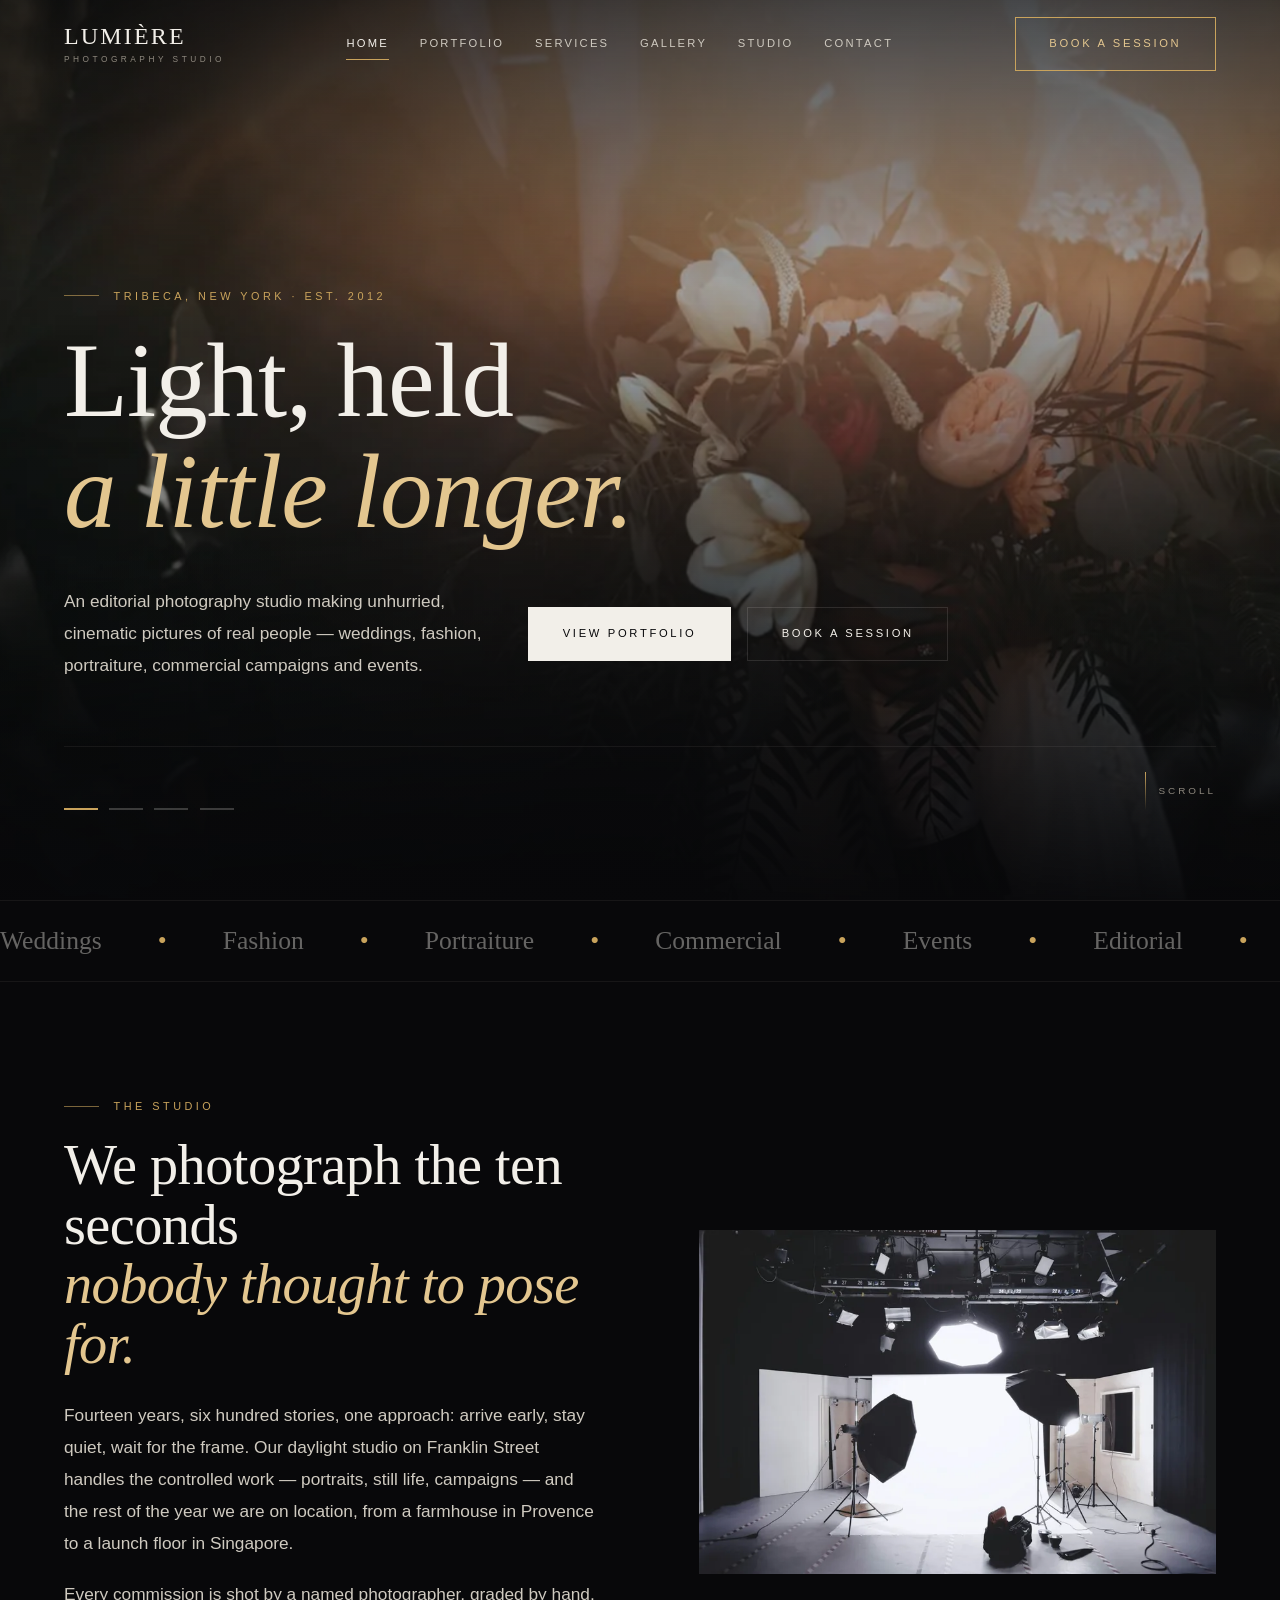
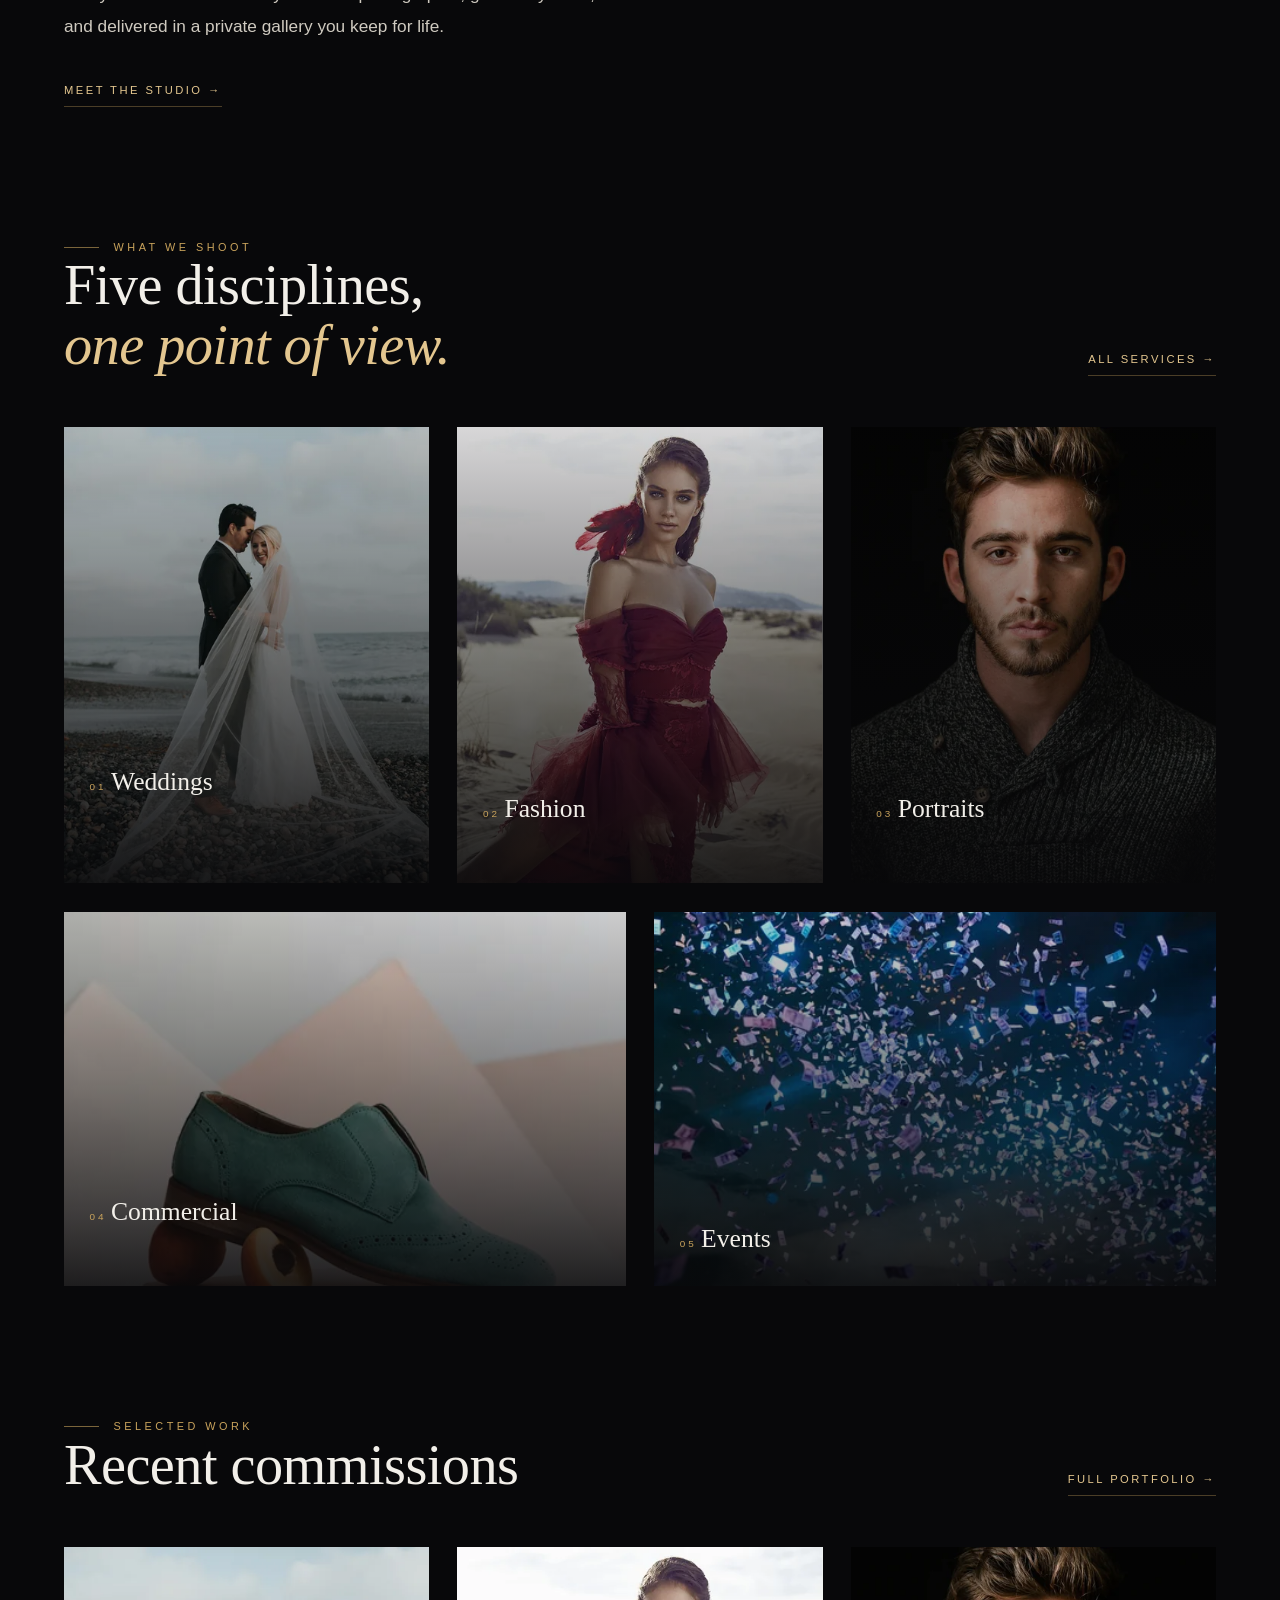
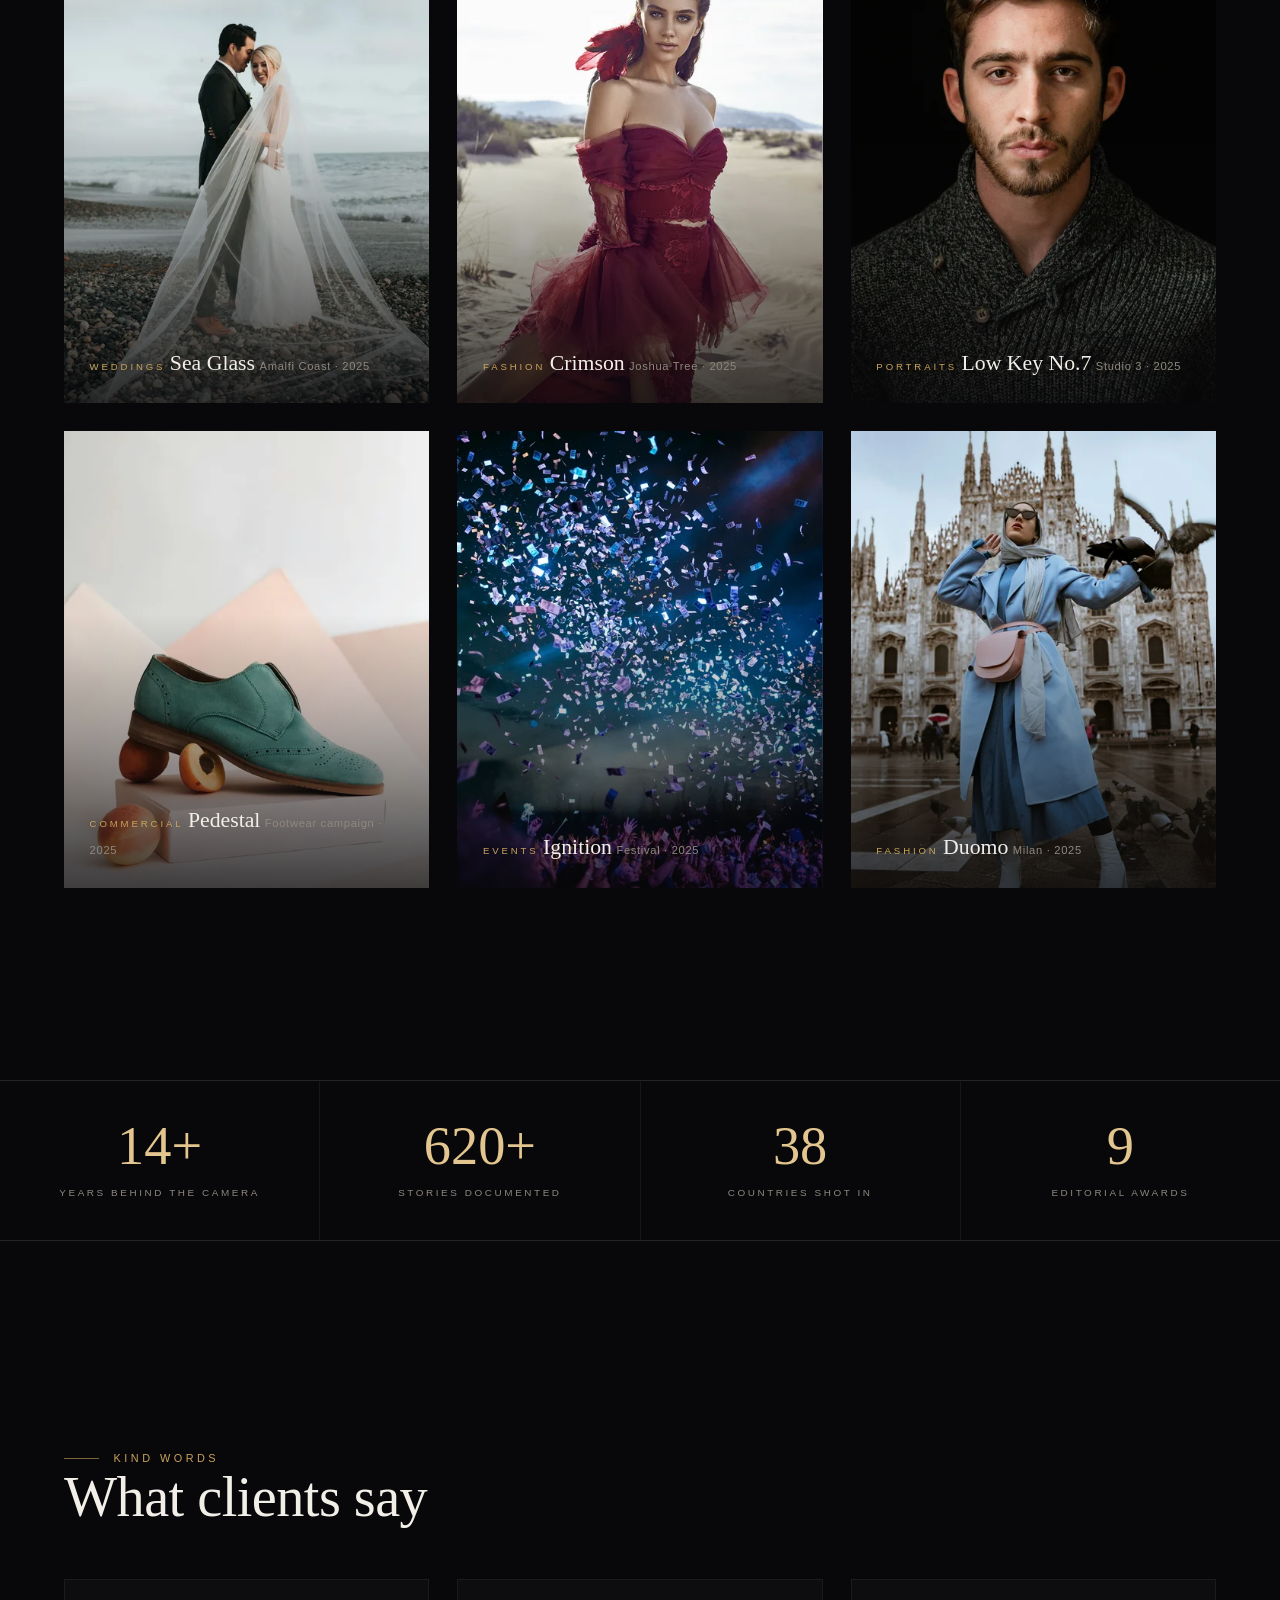
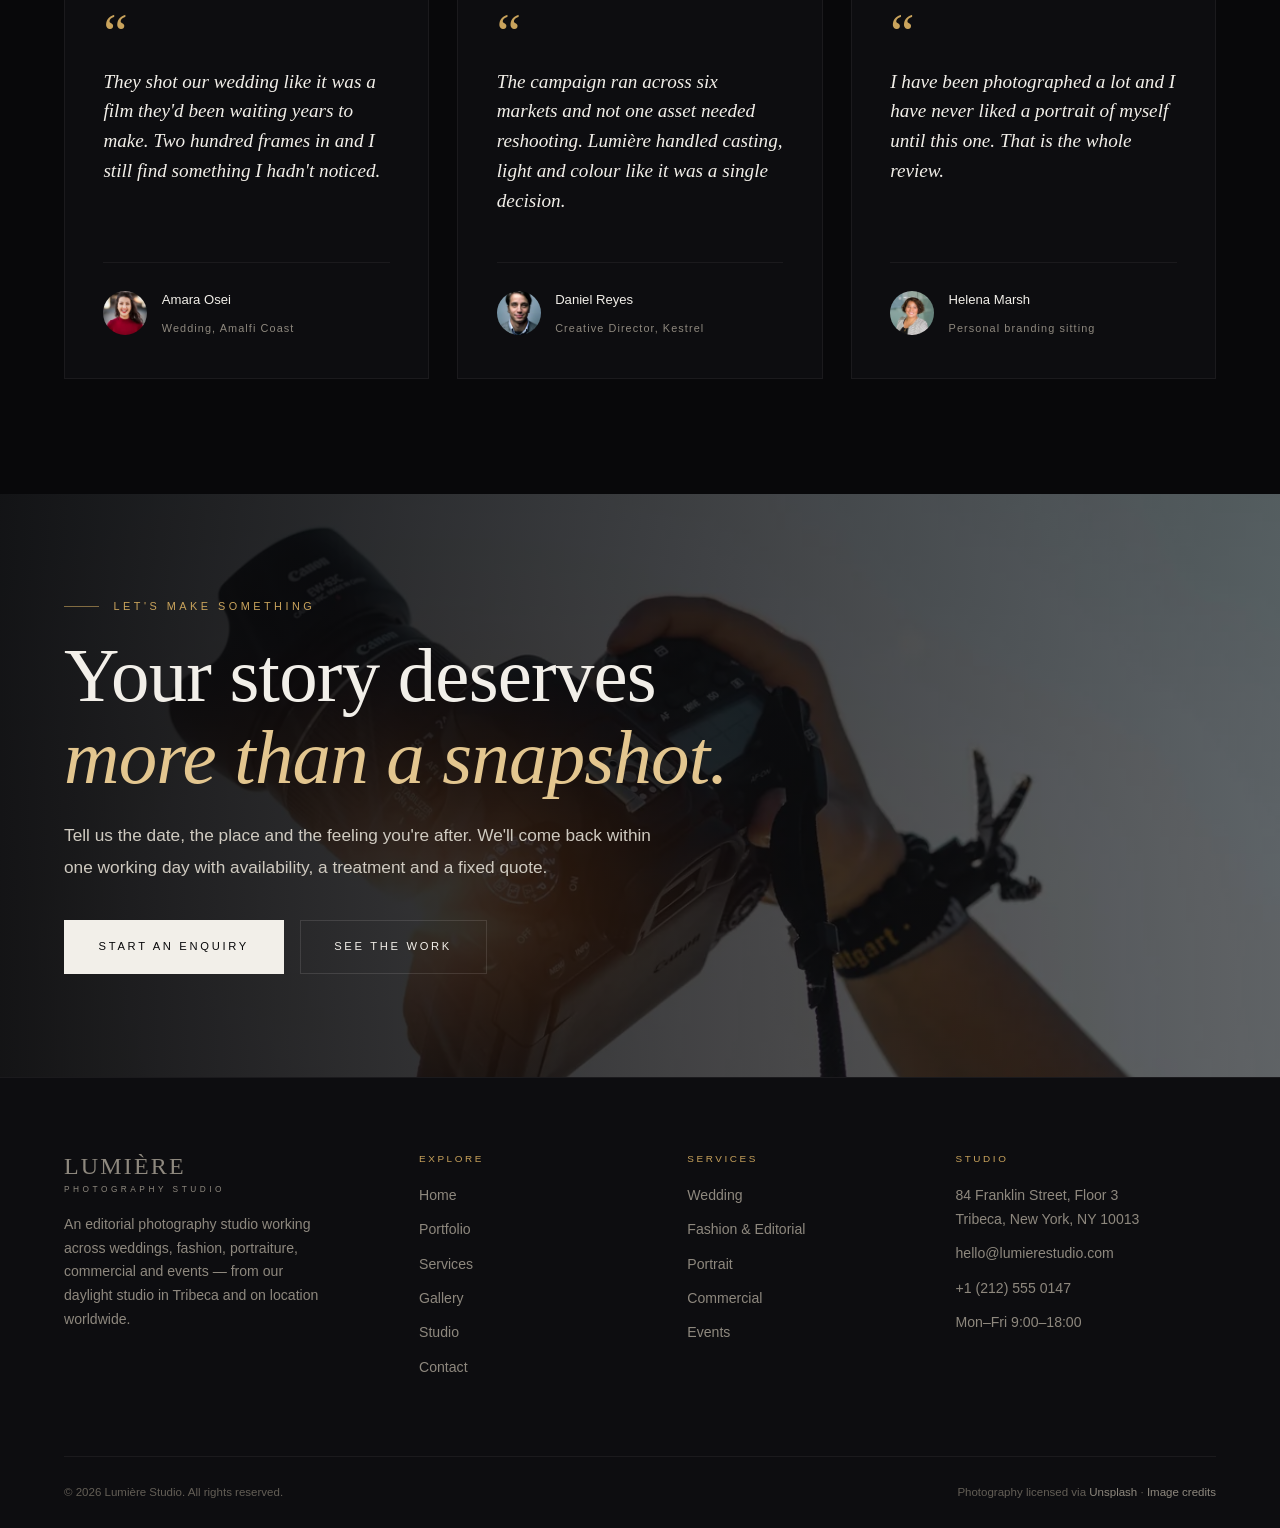
==== index.html @ e7585a03 "Initial commit — lumiere-studio" ====
<!DOCTYPE html>
<html lang="en">
<head>
<meta charset="utf-8">
<meta name="viewport" content="width=device-width, initial-scale=1">
<title>Lumière Studio — Editorial Photography, New York</title>
<meta name="description" content="Lumière Studio is an editorial photography studio in Tribeca shooting weddings, fashion, portraits, commercial campaigns and events worldwide.">
<meta name="theme-color" content="#08080a">
<meta property="og:title" content="Lumière Studio — Editorial Photography, New York">
<meta property="og:description" content="Lumière Studio is an editorial photography studio in Tribeca shooting weddings, fashion, portraits, commercial campaigns and events worldwide.">
<meta property="og:type" content="website">
<meta property="og:image" content="assets/images/hero/hero-golden-hour-vows-1400.webp">
<link rel="icon" href="assets/favicon.svg" type="image/svg+xml">
<link rel="preload" as="font" type="font/woff2" href="assets/fonts/CormorantGaramond-300-latin.woff2" crossorigin>
<link rel="preload" as="font" type="font/woff2" href="assets/fonts/Inter-300-latin.woff2" crossorigin>
<link rel="stylesheet" href="assets/css/main.css">
</head>
<body data-page="home">
<a class="skip" href="#main">Skip to content</a>
<header class="site-header">
  <div class="wrap site-header__in">
    <a class="brand" href="index.html" aria-label="Lumière Studio — home">
      <span class="brand__name">Lumière</span>
      <span class="brand__sub">Photography Studio</span>
    </a>
    <nav class="nav" aria-label="Primary"><a href="index.html" aria-current="page">Home</a><a href="portfolio.html">Portfolio</a><a href="services.html">Services</a><a href="gallery.html">Gallery</a><a href="about.html">Studio</a><a href="contact.html">Contact</a></nav>
    <a class="btn btn--gold header-cta" href="contact.html">Book a Session</a>
    <button class="burger" aria-label="Menu" aria-expanded="false" aria-controls="mobile-nav"><span></span></button>
  </div>
</header>
<nav class="mobile-nav" id="mobile-nav" aria-label="Mobile">
  <a href="index.html">Home</a><a href="portfolio.html">Portfolio</a><a href="services.html">Services</a><a href="gallery.html">Gallery</a><a href="about.html">Studio</a><a href="contact.html">Contact</a>
  <div class="meta">hello@lumierestudio.com · +1 (212) 555 0147</div>
</nav>
<main id="main">
<section class="hero">
  <div class="hero__bg"><div class="hero__slide is-active"><img src="assets/images/hero/hero-golden-hour-vows-1400.webp" srcset="assets/images/hero/hero-golden-hour-vows-900.webp 900w, assets/images/hero/hero-golden-hour-vows-1400.webp 1400w" sizes="100vw" width="1400" height="787" alt="Bride backlit by golden evening sun, holding a bouquet" loading="eager" fetchpriority="high" decoding="sync"></div><div class="hero__slide"><img src="assets/images/hero/hero-editorial-street-1400.webp" srcset="assets/images/hero/hero-editorial-street-900.webp 900w, assets/images/hero/hero-editorial-street-1400.webp 1400w" sizes="100vw" width="1400" height="787" alt="Fashion editorial: model in a burgundy coat with shopping bags" loading="lazy" decoding="async"></div><div class="hero__slide"><img src="assets/images/hero/hero-candlelit-toast-1400.webp" srcset="assets/images/hero/hero-candlelit-toast-900.webp 900w, assets/images/hero/hero-candlelit-toast-1400.webp 1400w" sizes="100vw" width="1400" height="787" alt="Guests raising glasses in a warm candlelit toast" loading="lazy" decoding="async"></div><div class="hero__slide"><img src="assets/images/hero/hero-cinema-lens-1400.webp" srcset="assets/images/hero/hero-cinema-lens-900.webp 900w, assets/images/hero/hero-cinema-lens-1400.webp 1400w" sizes="100vw" width="1400" height="788" alt="Cinema prime lens catching a rim of studio light" loading="lazy" decoding="async"></div></div>
  <div class="hero__scrim"></div>
  <div class="wrap hero__in">
    <p class="eyebrow">Tribeca, New York · Est. 2012</p>
    <h1 class="h-display hero__title">Light, held<br><span class="italic">a little longer.</span></h1>
    <div class="hero__meta">
      <p class="lead" style="max-width:44ch;margin:0">An editorial photography studio making unhurried, cinematic pictures of real people — weddings, fashion, portraiture, commercial campaigns and events.</p>
      <div style="display:flex;gap:1rem;flex-wrap:wrap">
        <a class="btn btn--solid" href="portfolio.html">View portfolio</a>
        <a class="btn" href="contact.html">Book a session</a>
      </div>
    </div>
    <div class="hero__foot">
      <div class="hero__dots"><button class="hero__dot is-active" aria-label="Show Weddings frame"></button><button class="hero__dot" aria-label="Show Fashion frame"></button><button class="hero__dot" aria-label="Show Events frame"></button><button class="hero__dot" aria-label="Show Commercial frame"></button></div>
      <div class="scroll-cue"><i></i> Scroll</div>
    </div>
  </div>
</section>

<div class="marquee" aria-hidden="true">
  <div class="marquee__t">
    <span>Weddings <i>&bull;</i> Fashion <i>&bull;</i> Portraiture <i>&bull;</i> Commercial <i>&bull;</i> Events <i>&bull;</i> Editorial <i>&bull;</i></span>
    <span>Weddings <i>&bull;</i> Fashion <i>&bull;</i> Portraiture <i>&bull;</i> Commercial <i>&bull;</i> Events <i>&bull;</i> Editorial <i>&bull;</i></span>
  </div>
</div>

<section class="section">
  <div class="wrap split split--wide">
    <div class="rv">
      <p class="eyebrow">The studio</p>
      <h2 class="h2">We photograph the ten seconds<br><span class="italic">nobody thought to pose for.</span></h2>
      <p class="lead" style="margin-top:1.6rem">Fourteen years, six hundred stories, one approach: arrive early, stay quiet, wait for the frame. Our daylight studio on Franklin Street handles the controlled work — portraits, still life, campaigns — and the rest of the year we are on location, from a farmhouse in Provence to a launch floor in Singapore.</p>
      <p class="lead">Every commission is shot by a named photographer, graded by hand, and delivered in a private gallery you keep for life.</p>
      <div style="margin-top:2rem"><a class="link-u" href="about.html">Meet the studio &rarr;</a></div>
    </div>
    <div class="rv"><div class="media zoom" style="background-image:url([data-uri])"><img src="assets/images/about/about-studio-floor-1200.webp" srcset="assets/images/about/about-studio-floor-520.webp 520w, assets/images/about/about-studio-floor-800.webp 800w, assets/images/about/about-studio-floor-1200.webp 1200w" sizes="(max-width:900px) 100vw, 55vw" width="1200" height="800" alt="The studio floor with softboxes and lighting stands set up" loading="lazy" decoding="async"></div></div>
  </div>
</section>

<section class="section" style="padding-top:0">
  <div class="wrap">
    <div class="section-head rv">
      <div>
        <p class="eyebrow">What we shoot</p>
        <h2 class="h2">Five disciplines,<br><span class="italic">one point of view.</span></h2>
      </div>
      <a class="link-u" href="services.html">All services &rarr;</a>
    </div>
    <div class="cat-grid">
      <a class="cat-card rv" href="portfolio.html#weddings">
  <div class="media zoom" style="background-image:url([data-uri])"><img src="assets/images/weddings/cover-weddings-1000.webp" srcset="assets/images/weddings/cover-weddings-480.webp 480w, assets/images/weddings/cover-weddings-700.webp 700w, assets/images/weddings/cover-weddings-1000.webp 1000w" sizes="(max-width:560px) 100vw, (max-width:900px) 50vw, 33vw" width="1000" height="1250" alt="Bride and groom on a pebble beach, veil trailing in the wind" loading="lazy" decoding="async"></div>
  <span class="cat-card__scrim"></span>
  <span class="cat-card__in">
    <span class="cat-card__n">01</span>
    <span class="cat-card__t">Weddings</span>
    <span class="cat-card__d">Ceremonies, elopements and the hours around them — documented, never directed.</span>
  </span>
</a><a class="cat-card rv" href="portfolio.html#fashion">
  <div class="media zoom" style="background-image:url([data-uri])"><img src="assets/images/fashion/cover-fashion-1000.webp" srcset="assets/images/fashion/cover-fashion-480.webp 480w, assets/images/fashion/cover-fashion-700.webp 700w, assets/images/fashion/cover-fashion-1000.webp 1000w" sizes="(max-width:560px) 100vw, (max-width:900px) 50vw, 33vw" width="1000" height="1250" alt="Model in a red tulle gown photographed in desert light" loading="lazy" decoding="async"></div>
  <span class="cat-card__scrim"></span>
  <span class="cat-card__in">
    <span class="cat-card__n">02</span>
    <span class="cat-card__t">Fashion</span>
    <span class="cat-card__d">Editorial and lookbook work for labels, agencies and magazines.</span>
  </span>
</a><a class="cat-card rv" href="portfolio.html#portraits">
  <div class="media zoom" style="background-image:url([data-uri])"><img src="assets/images/portraits/cover-portraits-1000.webp" srcset="assets/images/portraits/cover-portraits-480.webp 480w, assets/images/portraits/cover-portraits-700.webp 700w, assets/images/portraits/cover-portraits-1000.webp 1000w" sizes="(max-width:560px) 100vw, (max-width:900px) 50vw, 33vw" width="1000" height="1250" alt="Low-key studio portrait of a man against a black backdrop" loading="lazy" decoding="async"></div>
  <span class="cat-card__scrim"></span>
  <span class="cat-card__in">
    <span class="cat-card__n">03</span>
    <span class="cat-card__t">Portraits</span>
    <span class="cat-card__d">Studio and location portraiture with a single, honest point of view.</span>
  </span>
</a><a class="cat-card rv" href="portfolio.html#commercial">
  <div class="media zoom" style="background-image:url([data-uri])"><img src="assets/images/commercial/cover-commercial-1000.webp" srcset="assets/images/commercial/cover-commercial-480.webp 480w, assets/images/commercial/cover-commercial-700.webp 700w, assets/images/commercial/cover-commercial-1000.webp 1000w" sizes="(max-width:560px) 100vw, (max-width:900px) 50vw, 33vw" width="1000" height="1250" alt="Green leather brogue styled on a sculptural pedestal" loading="lazy" decoding="async"></div>
  <span class="cat-card__scrim"></span>
  <span class="cat-card__in">
    <span class="cat-card__n">04</span>
    <span class="cat-card__t">Commercial</span>
    <span class="cat-card__d">Product, still life and brand campaigns built for print and digital.</span>
  </span>
</a><a class="cat-card rv" href="portfolio.html#events">
  <div class="media zoom" style="background-image:url([data-uri])"><img src="assets/images/events/cover-events-700.webp" srcset="assets/images/events/cover-events-480.webp 480w, assets/images/events/cover-events-700.webp 700w" sizes="(max-width:560px) 100vw, (max-width:900px) 50vw, 33vw" width="700" height="875" alt="Confetti bursting over a crowd under stage lights" loading="lazy" decoding="async"></div>
  <span class="cat-card__scrim"></span>
  <span class="cat-card__in">
    <span class="cat-card__n">05</span>
    <span class="cat-card__t">Events</span>
    <span class="cat-card__d">Launches, conferences and celebrations covered end to end.</span>
  </span>
</a>
    </div>
  </div>
</section>

<section class="section" style="padding-top:0">
  <div class="wrap">
    <div class="section-head rv">
      <div>
        <p class="eyebrow">Selected work</p>
        <h2 class="h2">Recent commissions</h2>
      </div>
      <a class="link-u" href="portfolio.html">Full portfolio &rarr;</a>
    </div>
    <div class="grid g-3">
      <a class="work rv" href="#" data-cat="weddings" data-lightbox="assets/images/weddings/cover-weddings-1000.webp" data-alt="Bride and groom on a pebble beach, veil trailing in the wind" data-caption="Sea Glass — Weddings, Amalfi Coast 2025">
  <div class="media zoom" style="background-image:url([data-uri])"><img src="assets/images/weddings/cover-weddings-1000.webp" srcset="assets/images/weddings/cover-weddings-480.webp 480w, assets/images/weddings/cover-weddings-700.webp 700w, assets/images/weddings/cover-weddings-1000.webp 1000w" sizes="(max-width:560px) 100vw, (max-width:900px) 50vw, 33vw" width="1000" height="1250" alt="Bride and groom on a pebble beach, veil trailing in the wind" loading="lazy" decoding="async"></div>
  <span class="work__scrim"></span>
  <span class="work__cap">
    <span class="work__cat">Weddings</span>
    <span class="work__title">Sea Glass</span>
    <span class="work__meta">Amalfi Coast · 2025</span>
  </span>
</a><a class="work rv" href="#" data-cat="fashion" data-lightbox="assets/images/fashion/cover-fashion-1000.webp" data-alt="Model in a red tulle gown photographed in desert light" data-caption="Crimson — Fashion, Joshua Tree 2025">
  <div class="media zoom" style="background-image:url([data-uri])"><img src="assets/images/fashion/cover-fashion-1000.webp" srcset="assets/images/fashion/cover-fashion-480.webp 480w, assets/images/fashion/cover-fashion-700.webp 700w, assets/images/fashion/cover-fashion-1000.webp 1000w" sizes="(max-width:560px) 100vw, (max-width:900px) 50vw, 33vw" width="1000" height="1250" alt="Model in a red tulle gown photographed in desert light" loading="lazy" decoding="async"></div>
  <span class="work__scrim"></span>
  <span class="work__cap">
    <span class="work__cat">Fashion</span>
    <span class="work__title">Crimson</span>
    <span class="work__meta">Joshua Tree · 2025</span>
  </span>
</a><a class="work rv" href="#" data-cat="portraits" data-lightbox="assets/images/portraits/cover-portraits-1000.webp" data-alt="Low-key studio portrait of a man against a black backdrop" data-caption="Low Key No.7 — Portraits, Studio 3 2025">
  <div class="media zoom" style="background-image:url([data-uri])"><img src="assets/images/portraits/cover-portraits-1000.webp" srcset="assets/images/portraits/cover-portraits-480.webp 480w, assets/images/portraits/cover-portraits-700.webp 700w, assets/images/portraits/cover-portraits-1000.webp 1000w" sizes="(max-width:560px) 100vw, (max-width:900px) 50vw, 33vw" width="1000" height="1250" alt="Low-key studio portrait of a man against a black backdrop" loading="lazy" decoding="async"></div>
  <span class="work__scrim"></span>
  <span class="work__cap">
    <span class="work__cat">Portraits</span>
    <span class="work__title">Low Key No.7</span>
    <span class="work__meta">Studio 3 · 2025</span>
  </span>
</a><a class="work rv" href="#" data-cat="commercial" data-lightbox="assets/images/commercial/cover-commercial-1000.webp" data-alt="Green leather brogue styled on a sculptural pedestal" data-caption="Pedestal — Commercial, Footwear campaign 2025">
  <div class="media zoom" style="background-image:url([data-uri])"><img src="assets/images/commercial/cover-commercial-1000.webp" srcset="assets/images/commercial/cover-commercial-480.webp 480w, assets/images/commercial/cover-commercial-700.webp 700w, assets/images/commercial/cover-commercial-1000.webp 1000w" sizes="(max-width:560px) 100vw, (max-width:900px) 50vw, 33vw" width="1000" height="1250" alt="Green leather brogue styled on a sculptural pedestal" loading="lazy" decoding="async"></div>
  <span class="work__scrim"></span>
  <span class="work__cap">
    <span class="work__cat">Commercial</span>
    <span class="work__title">Pedestal</span>
    <span class="work__meta">Footwear campaign · 2025</span>
  </span>
</a><a class="work rv" href="#" data-cat="events" data-lightbox="assets/images/events/cover-events-700.webp" data-alt="Confetti bursting over a crowd under stage lights" data-caption="Ignition — Events, Festival 2025">
  <div class="media zoom" style="background-image:url([data-uri])"><img src="assets/images/events/cover-events-700.webp" srcset="assets/images/events/cover-events-480.webp 480w, assets/images/events/cover-events-700.webp 700w" sizes="(max-width:560px) 100vw, (max-width:900px) 50vw, 33vw" width="700" height="875" alt="Confetti bursting over a crowd under stage lights" loading="lazy" decoding="async"></div>
  <span class="work__scrim"></span>
  <span class="work__cap">
    <span class="work__cat">Events</span>
    <span class="work__title">Ignition</span>
    <span class="work__meta">Festival · 2025</span>
  </span>
</a><a class="work rv" href="#" data-cat="fashion" data-lightbox="assets/images/fashion/fashion-duomo-editorial-1000.webp" data-alt="Street-style editorial shot in front of a cathedral facade" data-caption="Duomo — Fashion, Milan 2025">
  <div class="media zoom" style="background-image:url([data-uri])"><img src="assets/images/fashion/fashion-duomo-editorial-1000.webp" srcset="assets/images/fashion/fashion-duomo-editorial-480.webp 480w, assets/images/fashion/fashion-duomo-editorial-700.webp 700w, assets/images/fashion/fashion-duomo-editorial-1000.webp 1000w" sizes="(max-width:560px) 100vw, (max-width:900px) 50vw, 33vw" width="1000" height="1250" alt="Street-style editorial shot in front of a cathedral facade" loading="lazy" decoding="async"></div>
  <span class="work__scrim"></span>
  <span class="work__cap">
    <span class="work__cat">Fashion</span>
    <span class="work__title">Duomo</span>
    <span class="work__meta">Milan · 2025</span>
  </span>
</a>
    </div>
  </div>
</section>

<section class="section--tight"><div class="stats"><div class="stat rv"><div class="stat__n"><span data-count="14" data-suffix="+">0</span></div><div class="stat__l">Years behind the camera</div></div><div class="stat rv"><div class="stat__n"><span data-count="620" data-suffix="+">0</span></div><div class="stat__l">Stories documented</div></div><div class="stat rv"><div class="stat__n"><span data-count="38" data-suffix="">0</span></div><div class="stat__l">Countries shot in</div></div><div class="stat rv"><div class="stat__n"><span data-count="9" data-suffix="">0</span></div><div class="stat__l">Editorial awards</div></div></div></section>

<section class="section">
  <div class="wrap">
    <div class="section-head rv">
      <div>
        <p class="eyebrow">Kind words</p>
        <h2 class="h2">What clients say</h2>
      </div>
    </div>
    <div class="grid g-3"><figure class="quote rv" style="margin:0">
  <div class="quote__mark">&ldquo;</div>
  <p>They shot our wedding like it was a film they'd been waiting years to make. Two hundred frames in and I still find something I hadn't noticed.</p>
  <figcaption class="quote__by">
    <img src="assets/images/about/avatar-client-02-200.webp" srcset="assets/images/about/avatar-client-02-200.webp 200w" sizes="88px" width="200" height="200" alt="Portrait of Amara Osei" loading="lazy" decoding="async">
    <span><span class="quote__n">Amara Osei</span><br><span class="quote__r">Wedding, Amalfi Coast</span></span>
  </figcaption>
</figure>
<figure class="quote rv" style="margin:0">
  <div class="quote__mark">&ldquo;</div>
  <p>The campaign ran across six markets and not one asset needed reshooting. Lumière handled casting, light and colour like it was a single decision.</p>
  <figcaption class="quote__by">
    <img src="assets/images/about/avatar-client-01-200.webp" srcset="assets/images/about/avatar-client-01-200.webp 200w" sizes="88px" width="200" height="200" alt="Portrait of Daniel Reyes" loading="lazy" decoding="async">
    <span><span class="quote__n">Daniel Reyes</span><br><span class="quote__r">Creative Director, Kestrel</span></span>
  </figcaption>
</figure>
<figure class="quote rv" style="margin:0">
  <div class="quote__mark">&ldquo;</div>
  <p>I have been photographed a lot and I have never liked a portrait of myself until this one. That is the whole review.</p>
  <figcaption class="quote__by">
    <img src="assets/images/about/avatar-client-03-200.webp" srcset="assets/images/about/avatar-client-03-200.webp 200w" sizes="88px" width="200" height="200" alt="Portrait of Helena Marsh" loading="lazy" decoding="async">
    <span><span class="quote__n">Helena Marsh</span><br><span class="quote__r">Personal branding sitting</span></span>
  </figcaption>
</figure></div>
  </div>
</section>

<section class="cta-band">
  <img src="assets/images/about/about-behind-the-scenes-1200.webp" srcset="assets/images/about/about-behind-the-scenes-520.webp 520w, assets/images/about/about-behind-the-scenes-800.webp 800w, assets/images/about/about-behind-the-scenes-1200.webp 1200w" sizes="100vw" width="1200" height="800" alt="Photographer lifting a camera into backlit sun" loading="lazy" decoding="async">
  <div class="cta-band__scrim"></div>
  <div class="wrap cta-band__in rv">
    <p class="eyebrow">Let's make something</p>
    <h2 class="h1">Your story deserves<br><span class="italic">more than a snapshot.</span></h2>
    <p class="lead" style="margin-top:1.4rem">Tell us the date, the place and the feeling you're after. We'll come back within one working day with availability, a treatment and a fixed quote.</p>
    <div style="display:flex;gap:1rem;flex-wrap:wrap;margin-top:2.2rem">
      <a class="btn btn--solid" href="contact.html">Start an enquiry</a>
      <a class="btn" href="portfolio.html">See the work</a>
    </div>
  </div>
</section>
</main>
<footer class="site-footer">
  <div class="wrap">
    <div class="footer-top">
      <div class="footer-col">
        <a class="brand" href="index.html" style="margin-bottom:1.2rem">
          <span class="brand__name">Lumière</span>
          <span class="brand__sub">Photography Studio</span>
        </a>
        <p class="muted" style="font-size:.88rem;max-width:34ch">An editorial photography studio working across weddings, fashion, portraiture, commercial and events — from our daylight studio in Tribeca and on location worldwide.</p>
      </div>
      <div class="footer-col">
        <h4>Explore</h4>
        <ul><li><a href="index.html">Home</a></li><li><a href="portfolio.html">Portfolio</a></li><li><a href="services.html">Services</a></li><li><a href="gallery.html">Gallery</a></li><li><a href="about.html">Studio</a></li><li><a href="contact.html">Contact</a></li></ul>
      </div>
      <div class="footer-col">
        <h4>Services</h4>
        <ul>
          <li><a href="services.html#wedding">Wedding</a></li>
          <li><a href="services.html#fashion">Fashion &amp; Editorial</a></li>
          <li><a href="services.html#portrait">Portrait</a></li>
          <li><a href="services.html#commercial">Commercial</a></li>
          <li><a href="services.html#event">Events</a></li>
        </ul>
      </div>
      <div class="footer-col">
        <h4>Studio</h4>
        <ul>
          <li>84 Franklin Street, Floor 3<br>Tribeca, New York, NY 10013</li>
          <li><a href="mailto:hello@lumierestudio.com">hello@lumierestudio.com</a></li>
          <li><a href="tel:+12125550147">+1 (212) 555 0147</a></li>
          <li>Mon–Fri 9:00–18:00</li>
        </ul>
      </div>
    </div>
    <div class="footer-bot">
      <span>© <span data-year>2026</span> Lumière Studio. All rights reserved.</span>
      <span>Photography licensed via <a href="https://unsplash.com/license" rel="noopener">Unsplash</a> · <a href="CREDITS.md">Image credits</a></span>
    </div>
  </div>
</footer>
<div class="lb" role="dialog" aria-modal="true" aria-label="Image viewer">
  <button class="lb__close" aria-label="Close viewer">&#10005;</button>
  <button class="lb__btn lb__prev" aria-label="Previous image">&#8592;</button>
  <img src="[data-uri]" alt="">
  <button class="lb__btn lb__next" aria-label="Next image">&#8594;</button>
  <div class="lb__cap"></div>
</div>
<script src="assets/js/main.js" defer></script>
</body>
</html>
---- assets/css/main.css ----
@import url("fonts.css");

/* ============================================================
   Lumière Studio — dark editorial design system
   ============================================================ */
:root{
  --ink:#08080a;
  --ink-1:#0d0d10;
  --ink-2:#131317;
  --ink-3:#1b1b20;
  --ivory:#f2efe9;
  --ivory-dim:#cfcac0;
  --muted:#8e887e;
  --gold:#c9a35c;
  --gold-soft:#e3c68f;
  --line:rgba(242,239,233,.12);
  --line-soft:rgba(242,239,233,.06);

  --serif:"Cormorant Garamond",Georgia,"Times New Roman",serif;
  --sans:"Inter",-apple-system,BlinkMacSystemFont,"Segoe UI",Helvetica,Arial,sans-serif;

  --pad:clamp(1.25rem,5vw,5rem);
  --maxw:1440px;
  --ease:cubic-bezier(.22,.61,.36,1);
}

*,*::before,*::after{box-sizing:border-box}
html{-webkit-text-size-adjust:100%;scroll-behavior:smooth}
@media (prefers-reduced-motion:reduce){html{scroll-behavior:auto}}
body{
  margin:0;background:var(--ink);color:var(--ivory);
  font-family:var(--sans);font-weight:300;font-size:16px;line-height:1.7;
  -webkit-font-smoothing:antialiased;overflow-x:hidden;
}
img{display:block;max-width:100%;height:auto}
a{color:inherit;text-decoration:none}
button{font:inherit;color:inherit;background:none;border:0;cursor:pointer}
::selection{background:var(--gold);color:#1a1408}

h1,h2,h3,h4{font-family:var(--serif);font-weight:300;line-height:1.06;margin:0;letter-spacing:-.01em}
.h-display{font-size:clamp(2.9rem,8.2vw,7.4rem)}
.h1{font-size:clamp(2.4rem,6vw,5rem)}
.h2{font-size:clamp(2rem,4.4vw,3.6rem)}
.h3{font-size:clamp(1.4rem,2.2vw,2rem)}
.italic{font-style:italic;color:var(--gold-soft)}

.eyebrow{
  font-family:var(--sans);font-size:.68rem;font-weight:500;letter-spacing:.32em;
  text-transform:uppercase;color:var(--gold);margin:0 0 1.25rem;display:flex;align-items:center;gap:.9rem;
}
.eyebrow::before{content:"";width:2.2rem;height:1px;background:var(--gold);opacity:.6;flex:none}
.eyebrow.center{justify-content:center}
.lead{font-size:clamp(1rem,1.35vw,1.15rem);color:var(--ivory-dim);max-width:56ch;line-height:1.85}
p{margin:0 0 1.1em}
.muted{color:var(--muted)}

.wrap{width:100%;max-width:var(--maxw);margin-inline:auto;padding-inline:var(--pad)}
.section{padding-block:clamp(4.5rem,9vw,9rem)}
.section--tight{padding-block:clamp(3rem,6vw,6rem)}
.rule{height:1px;background:var(--line-soft);border:0;margin:0}

/* ---------- buttons ---------- */
.btn{
  display:inline-flex;align-items:center;gap:.75rem;padding:1.05rem 2.1rem;
  font-size:.7rem;letter-spacing:.24em;text-transform:uppercase;font-weight:500;
  border:1px solid var(--line);color:var(--ivory);background:transparent;
  transition:background .45s var(--ease),color .45s var(--ease),border-color .45s var(--ease);
}
.btn:hover{background:var(--ivory);color:var(--ink);border-color:var(--ivory)}
.btn--gold{border-color:var(--gold);color:var(--gold-soft)}
.btn--gold:hover{background:var(--gold);color:#1a1408;border-color:var(--gold)}
.btn--solid{background:var(--ivory);color:var(--ink);border-color:var(--ivory)}
.btn--solid:hover{background:var(--gold);border-color:var(--gold);color:#1a1408}
.link-u{
  display:inline-flex;align-items:center;gap:.6rem;font-size:.7rem;letter-spacing:.22em;
  text-transform:uppercase;color:var(--gold-soft);padding-bottom:.35rem;
  border-bottom:1px solid rgba(201,163,92,.35);transition:.4s var(--ease);
}
.link-u:hover{color:var(--ivory);border-color:var(--ivory);gap:1rem}

/* ---------- media primitive ---------- */
.media{
  position:relative;overflow:hidden;background-color:var(--ink-2);
  background-size:cover;background-position:center;
}
.media>img{
  width:100%;height:100%;object-fit:cover;display:block;
  opacity:0;transition:opacity .9s var(--ease),transform 1.3s var(--ease);
}
.media>img.is-loaded{opacity:1}
.media.zoom>img{transform:scale(1.001)}
.media.zoom:hover>img{transform:scale(1.06)}
.ar-16x9{aspect-ratio:16/9}
.ar-3x2{aspect-ratio:3/2}
.ar-4x5{aspect-ratio:4/5}
.ar-1x1{aspect-ratio:1/1}
.ar-21x9{aspect-ratio:21/9}

/* ---------- header ---------- */
.site-header{
  position:fixed;inset:0 0 auto 0;z-index:120;
  transition:background .5s var(--ease),backdrop-filter .5s var(--ease),border-color .5s var(--ease);
  border-bottom:1px solid transparent;
}
.site-header.is-stuck{background:rgba(8,8,10,.86);backdrop-filter:blur(14px);border-bottom-color:var(--line-soft)}
.site-header__in{display:flex;align-items:center;justify-content:space-between;gap:2rem;height:clamp(66px,7vw,88px)}
.brand{display:flex;flex-direction:column;line-height:1;flex:none}
.brand__name{font-family:var(--serif);font-size:1.5rem;letter-spacing:.09em;text-transform:uppercase}
.brand__sub{font-size:.52rem;letter-spacing:.42em;text-transform:uppercase;color:var(--muted);margin-top:.42rem}
.nav{display:flex;align-items:center;gap:clamp(1.2rem,2.4vw,2.4rem)}
.nav a{
  font-size:.7rem;letter-spacing:.2em;text-transform:uppercase;color:var(--ivory-dim);
  position:relative;padding-block:.4rem;transition:color .35s var(--ease);
}
.nav a::after{
  content:"";position:absolute;left:0;bottom:0;width:100%;height:1px;background:var(--gold);
  transform:scaleX(0);transform-origin:right;transition:transform .45s var(--ease);
}
.nav a:hover{color:var(--ivory)}
.nav a:hover::after,.nav a[aria-current="page"]::after{transform:scaleX(1);transform-origin:left}
.nav a[aria-current="page"]{color:var(--ivory)}
.header-cta{display:inline-flex}
.burger{display:none;width:44px;height:44px;align-items:center;justify-content:center;flex:none}
.burger span{display:block;width:22px;height:1px;background:var(--ivory);position:relative;transition:.35s var(--ease)}
.burger span::before,.burger span::after{content:"";position:absolute;left:0;width:22px;height:1px;background:var(--ivory);transition:.35s var(--ease)}
.burger span::before{top:-7px}.burger span::after{top:7px}
body.menu-open .burger span{background:transparent}
body.menu-open .burger span::before{top:0;transform:rotate(45deg)}
body.menu-open .burger span::after{top:0;transform:rotate(-45deg)}

.mobile-nav{
  position:fixed;inset:0;z-index:110;background:rgba(8,8,10,.98);backdrop-filter:blur(8px);
  display:flex;flex-direction:column;justify-content:center;padding:6rem var(--pad) 3rem;
  opacity:0;visibility:hidden;transition:opacity .45s var(--ease),visibility .45s;
}
body.menu-open .mobile-nav{opacity:1;visibility:visible}
.mobile-nav a{font-family:var(--serif);font-size:clamp(2rem,9vw,3rem);padding:.35rem 0;color:var(--ivory)}
.mobile-nav a+a{border-top:1px solid var(--line-soft)}
.mobile-nav .meta{margin-top:2.5rem;font-size:.72rem;letter-spacing:.14em;color:var(--muted);text-transform:uppercase}

@media (max-width:1000px){
  .nav,.header-cta{display:none}
  .burger{display:flex}
}

/* ---------- hero ---------- */
.hero{position:relative;min-height:100svh;display:flex;align-items:flex-end;overflow:hidden;background:var(--ink)}
.hero__bg{position:absolute;inset:0}
.hero__slide{
  position:absolute;inset:0;opacity:0;transition:opacity 1.6s var(--ease);
}
.hero__slide.is-active{opacity:1}
.hero__slide img{width:100%;height:100%;object-fit:cover;animation:kb 14s linear both}
.hero__slide.is-active img{animation:kb 14s linear both}
@keyframes kb{from{transform:scale(1.02)}to{transform:scale(1.11)}}
@media (prefers-reduced-motion:reduce){.hero__slide img{animation:none}}
.hero__scrim{
  position:absolute;inset:0;
  background:
    linear-gradient(180deg,rgba(8,8,10,.72) 0%,rgba(8,8,10,.18) 32%,rgba(8,8,10,.55) 72%,rgba(8,8,10,.96) 100%),
    radial-gradient(120% 80% at 50% 100%,rgba(8,8,10,.7),transparent 60%);
}
.hero__in{position:relative;z-index:2;width:100%;padding-bottom:clamp(3rem,7vw,6rem);padding-top:8rem}
.hero__title{max-width:16ch}
.hero__meta{display:flex;flex-wrap:wrap;gap:1.6rem 2.6rem;align-items:center;margin-top:2.4rem}
.hero__foot{
  display:flex;flex-wrap:wrap;justify-content:space-between;align-items:flex-end;gap:2rem;
  margin-top:clamp(2.5rem,5vw,4rem);padding-top:1.6rem;border-top:1px solid var(--line-soft);
}
.hero__dots{display:flex;gap:.7rem}
.hero__dot{width:34px;height:2px;background:rgba(242,239,233,.22);transition:background .4s var(--ease)}
.hero__dot.is-active{background:var(--gold)}
.scroll-cue{display:flex;align-items:center;gap:.8rem;font-size:.62rem;letter-spacing:.3em;text-transform:uppercase;color:var(--muted)}
.scroll-cue i{display:block;width:1px;height:38px;background:linear-gradient(var(--gold),transparent);animation:cue 2.4s var(--ease) infinite}
@keyframes cue{0%{transform:scaleY(.2);transform-origin:top}50%{transform:scaleY(1);transform-origin:top}51%{transform-origin:bottom}100%{transform:scaleY(.2);transform-origin:bottom}}

/* ---------- page hero (inner pages) ---------- */
.page-hero{position:relative;min-height:clamp(46vh,58vw,72vh);display:flex;align-items:flex-end;overflow:hidden}
.page-hero img{position:absolute;inset:0;width:100%;height:100%;object-fit:cover}
.page-hero__scrim{position:absolute;inset:0;background:linear-gradient(180deg,rgba(8,8,10,.86),rgba(8,8,10,.38) 45%,rgba(8,8,10,.94))}
.page-hero__in{position:relative;z-index:2;width:100%;padding-block:clamp(2.5rem,5vw,4.5rem) clamp(2.5rem,5vw,4.5rem);padding-top:9rem}
.crumbs{font-size:.64rem;letter-spacing:.26em;text-transform:uppercase;color:var(--muted);margin-bottom:1.4rem}
.crumbs a:hover{color:var(--gold-soft)}

/* ---------- generic grids ---------- */
.grid{display:grid;gap:clamp(1rem,2.2vw,2rem)}
.g-2{grid-template-columns:repeat(2,1fr)}
.g-3{grid-template-columns:repeat(3,1fr)}
.g-4{grid-template-columns:repeat(4,1fr)}
.split{display:grid;grid-template-columns:1fr 1fr;gap:clamp(2rem,5vw,5rem);align-items:center}
.split--wide{grid-template-columns:1.05fr .95fr}
@media (max-width:900px){.g-3,.g-4{grid-template-columns:repeat(2,1fr)}.split,.split--wide{grid-template-columns:1fr}}
@media (max-width:560px){.g-2,.g-3,.g-4{grid-template-columns:1fr}}

.section-head{display:flex;justify-content:space-between;align-items:flex-end;gap:2rem;flex-wrap:wrap;margin-bottom:clamp(2.2rem,4vw,3.6rem)}
.section-head p{margin:1rem 0 0}

/* ---------- work cards ---------- */
.work{position:relative;display:block;overflow:hidden}
.work .media{aspect-ratio:4/5}
.work__scrim{position:absolute;inset:0;background:linear-gradient(180deg,transparent 40%,rgba(8,8,10,.86));opacity:.9;transition:opacity .5s var(--ease)}
.work:hover .work__scrim{opacity:1}
.work__cap{position:absolute;left:0;right:0;bottom:0;padding:clamp(1.1rem,2vw,1.8rem);z-index:2}
.work__cat{font-size:.6rem;letter-spacing:.3em;text-transform:uppercase;color:var(--gold);margin-bottom:.5rem}
.work__title{font-family:var(--serif);font-size:clamp(1.15rem,1.7vw,1.6rem);line-height:1.15}
.work__meta{font-size:.7rem;color:var(--muted);margin-top:.35rem;letter-spacing:.06em}
.work--tall .media{aspect-ratio:3/4}
.work--wide .media{aspect-ratio:3/2}

/* ---------- category strip ---------- */
.cat-card{position:relative;overflow:hidden;display:block}
.cat-card .media{aspect-ratio:4/5}
.cat-card__scrim{position:absolute;inset:0;background:linear-gradient(180deg,rgba(8,8,10,.15),rgba(8,8,10,.9));transition:.5s var(--ease)}
.cat-card:hover .cat-card__scrim{background:linear-gradient(180deg,rgba(8,8,10,.3),rgba(8,8,10,.95))}
.cat-card__in{position:absolute;inset:auto 0 0 0;padding:clamp(1.2rem,2vw,2rem);z-index:2}
.cat-card__n{font-size:.62rem;letter-spacing:.3em;color:var(--gold);margin-bottom:.6rem}
.cat-card__t{font-family:var(--serif);font-size:clamp(1.3rem,2vw,1.9rem)}
.cat-card__d{font-size:.82rem;color:var(--ivory-dim);margin-top:.5rem;max-height:0;overflow:hidden;opacity:0;transition:.55s var(--ease)}
.cat-card:hover .cat-card__d{max-height:6rem;opacity:1;margin-top:.7rem}

.cat-grid{display:grid;grid-template-columns:repeat(6,1fr);gap:clamp(1rem,2.2vw,2rem)}
.cat-grid>*:nth-child(-n+3){grid-column:span 2}
.cat-grid>*:nth-child(n+4){grid-column:span 3}
.cat-grid>*:nth-child(n+4) .media{aspect-ratio:3/2}
@media (max-width:900px){
  .cat-grid{grid-template-columns:repeat(2,1fr)}
  .cat-grid>*:nth-child(-n+3),.cat-grid>*:nth-child(n+4){grid-column:span 1}
  .cat-grid>*:nth-child(n+4) .media{aspect-ratio:4/5}
}
@media (max-width:560px){.cat-grid{grid-template-columns:1fr}}

/* ---------- service rows ---------- */
.svc{display:grid;grid-template-columns:1fr 1fr;gap:clamp(1.6rem,4vw,4.5rem);align-items:center;padding-block:clamp(2.4rem,5vw,4.5rem);border-top:1px solid var(--line-soft)}
.svc:last-child{border-bottom:1px solid var(--line-soft)}
.svc--flip .svc__media{order:2}
.svc__media .media{aspect-ratio:3/2}
.svc__n{font-family:var(--serif);font-size:clamp(2.2rem,4vw,3.4rem);color:rgba(242,239,233,.14);line-height:1}
.svc__list{list-style:none;padding:0;margin:1.4rem 0 1.8rem;display:grid;gap:.55rem}
.svc__list li{font-size:.88rem;color:var(--ivory-dim);padding-left:1.5rem;position:relative}
.svc__list li::before{content:"";position:absolute;left:0;top:.68em;width:.6rem;height:1px;background:var(--gold)}
.svc__price{font-size:.72rem;letter-spacing:.2em;text-transform:uppercase;color:var(--muted);margin-bottom:1.6rem}
.svc__price b{color:var(--gold-soft);font-weight:500}
@media (max-width:900px){.svc{grid-template-columns:1fr}.svc--flip .svc__media{order:0}}

/* ---------- stats ---------- */
.stats{display:grid;grid-template-columns:repeat(4,1fr);gap:1px;background:var(--line-soft);border-block:1px solid var(--line-soft)}
.stat{background:var(--ink);padding:clamp(1.6rem,3vw,2.6rem) clamp(1rem,2vw,1.6rem);text-align:center}
.stat__n{font-family:var(--serif);font-size:clamp(2.2rem,4.4vw,3.4rem);color:var(--gold-soft);line-height:1}
.stat__l{font-size:.62rem;letter-spacing:.26em;text-transform:uppercase;color:var(--muted);margin-top:.7rem}
@media (max-width:700px){.stats{grid-template-columns:repeat(2,1fr)}}

/* ---------- masonry gallery ---------- */
.masonry{column-count:4;column-gap:clamp(.7rem,1.4vw,1.15rem)}
.masonry .m-item{break-inside:avoid;margin-bottom:clamp(.7rem,1.4vw,1.15rem);position:relative;display:block;overflow:hidden;width:100%}
@media (max-width:1200px){.masonry{column-count:3}}
@media (max-width:800px){.masonry{column-count:2}}
@media (max-width:460px){.masonry{column-count:1}}
.m-item__badge{
  position:absolute;left:0;bottom:0;right:0;padding:1.1rem;z-index:2;
  background:linear-gradient(transparent,rgba(8,8,10,.9));
  font-size:.62rem;letter-spacing:.24em;text-transform:uppercase;color:var(--ivory-dim);
  opacity:0;transform:translateY(8px);transition:.45s var(--ease);
}
.m-item:hover .m-item__badge{opacity:1;transform:none}
.filters{display:flex;flex-wrap:wrap;gap:.5rem;margin-bottom:clamp(1.8rem,3vw,2.6rem)}
.filters button{
  padding:.62rem 1.25rem;border:1px solid var(--line);font-size:.64rem;letter-spacing:.22em;
  text-transform:uppercase;color:var(--ivory-dim);transition:.4s var(--ease);
}
.filters button:hover{border-color:var(--ivory-dim);color:var(--ivory)}
.filters button.is-active{background:var(--gold);border-color:var(--gold);color:#1a1408}

/* ---------- lightbox ---------- */
.lb{position:fixed;inset:0;z-index:200;background:rgba(5,5,6,.97);display:none;align-items:center;justify-content:center;padding:clamp(1rem,4vw,3.5rem)}
.lb.is-open{display:flex}
.lb img{max-width:min(100%,1400px);max-height:82vh;object-fit:contain;width:auto;height:auto}
.lb__cap{position:absolute;left:0;right:0;bottom:clamp(1rem,3vw,2rem);text-align:center;font-size:.72rem;letter-spacing:.18em;text-transform:uppercase;color:var(--muted);padding-inline:2rem}
.lb__btn{position:absolute;top:50%;transform:translateY(-50%);width:56px;height:56px;border:1px solid var(--line);display:grid;place-items:center;color:var(--ivory);transition:.35s var(--ease)}
.lb__btn:hover{background:var(--ivory);color:var(--ink)}
.lb__prev{left:clamp(.6rem,2vw,2rem)}.lb__next{right:clamp(.6rem,2vw,2rem)}
.lb__close{position:absolute;top:clamp(.8rem,2vw,1.8rem);right:clamp(.8rem,2vw,1.8rem);width:48px;height:48px;border:1px solid var(--line);display:grid;place-items:center;transition:.35s var(--ease)}
.lb__close:hover{background:var(--ivory);color:var(--ink)}

/* ---------- testimonials ---------- */
.quote{border:1px solid var(--line-soft);padding:clamp(1.6rem,3vw,2.6rem);background:var(--ink-1);display:flex;flex-direction:column;height:100%}
.quote__mark{font-family:var(--serif);font-size:3.4rem;color:var(--gold);line-height:.6;margin-bottom:1rem}
.quote p{font-family:var(--serif);font-size:clamp(1.05rem,1.5vw,1.3rem);line-height:1.55;color:var(--ivory);font-style:italic;flex:1}
.quote__by{display:flex;align-items:center;gap:.9rem;margin-top:1.6rem;padding-top:1.4rem;border-top:1px solid var(--line-soft)}
.quote__by img{width:44px;height:44px;border-radius:50%;object-fit:cover;flex:none}
.quote__n{font-size:.82rem;color:var(--ivory)}
.quote__r{font-size:.68rem;color:var(--muted);letter-spacing:.1em}

/* ---------- team ---------- */
.member .media{aspect-ratio:1/1;margin-bottom:1.1rem}
.member__n{font-family:var(--serif);font-size:1.35rem}
.member__r{font-size:.64rem;letter-spacing:.24em;text-transform:uppercase;color:var(--gold);margin-top:.4rem}
.member__b{font-size:.85rem;color:var(--muted);margin-top:.7rem}

/* ---------- process ---------- */
.steps{display:grid;grid-template-columns:repeat(4,1fr);gap:1px;background:var(--line-soft)}
.step{background:var(--ink);padding:clamp(1.6rem,2.6vw,2.4rem)}
.step__n{font-family:var(--serif);font-size:2.6rem;color:var(--gold);line-height:1;margin-bottom:1rem}
.step h3{font-size:1.2rem;margin-bottom:.6rem}
.step p{font-size:.85rem;color:var(--muted);margin:0}
@media (max-width:900px){.steps{grid-template-columns:repeat(2,1fr)}}
@media (max-width:520px){.steps{grid-template-columns:1fr}}

/* ---------- forms ---------- */
.form{display:grid;gap:1.35rem}
.field{display:grid;gap:.55rem}
.field label{font-size:.63rem;letter-spacing:.24em;text-transform:uppercase;color:var(--muted)}
.field input,.field select,.field textarea{
  width:100%;background:transparent;border:0;border-bottom:1px solid var(--line);
  color:var(--ivory);font-family:var(--sans);font-size:.95rem;font-weight:300;padding:.85rem 0;
  transition:border-color .4s var(--ease);border-radius:0;
}
.field select{background:var(--ink-1);border:1px solid var(--line);padding:.85rem 1rem}
.field textarea{resize:vertical;min-height:130px}
.field input:focus,.field select:focus,.field textarea:focus{outline:0;border-color:var(--gold)}
.field input::placeholder,.field textarea::placeholder{color:#5d584f}
.form-row{display:grid;grid-template-columns:1fr 1fr;gap:1.35rem}
@media (max-width:640px){.form-row{grid-template-columns:1fr}}
.form-note{font-size:.78rem;color:var(--muted)}
.form-ok{border:1px solid var(--gold);background:rgba(201,163,92,.09);padding:1rem 1.2rem;font-size:.85rem;color:var(--gold-soft);display:none}
.form-ok.is-on{display:block}

/* ---------- contact info ---------- */
.info-item{padding-block:1.35rem;border-bottom:1px solid var(--line-soft)}
.info-item:first-child{border-top:1px solid var(--line-soft)}
.info-item h4{font-size:.63rem;letter-spacing:.26em;text-transform:uppercase;color:var(--gold);font-family:var(--sans);font-weight:500;margin-bottom:.5rem}
.info-item p{margin:0;color:var(--ivory-dim);font-size:.95rem}

/* ---------- CTA band ---------- */
.cta-band{position:relative;overflow:hidden}
.cta-band img{position:absolute;inset:0;width:100%;height:100%;object-fit:cover}
.cta-band__scrim{position:absolute;inset:0;background:linear-gradient(90deg,rgba(8,8,10,.95),rgba(8,8,10,.6))}
.cta-band__in{position:relative;z-index:2;padding-block:clamp(4rem,8vw,7rem)}
.cta-band__in>*{max-width:62ch}

/* ---------- footer ---------- */
.site-footer{border-top:1px solid var(--line-soft);background:var(--ink-1)}
.footer-top{display:grid;grid-template-columns:1.4fr 1fr 1fr 1.2fr;gap:clamp(1.8rem,4vw,3.5rem);padding-block:clamp(3rem,6vw,5rem)}
@media (max-width:900px){.footer-top{grid-template-columns:1fr 1fr}}
@media (max-width:560px){.footer-top{grid-template-columns:1fr}}
.footer-col h4{font-family:var(--sans);font-size:.62rem;letter-spacing:.26em;text-transform:uppercase;color:var(--gold);font-weight:500;margin-bottom:1.2rem}
.footer-col ul{list-style:none;margin:0;padding:0;display:grid;gap:.65rem}
.footer-col a,.footer-col li{font-size:.88rem;color:var(--muted);transition:color .35s var(--ease)}
.footer-col a:hover{color:var(--ivory)}
.footer-bot{display:flex;justify-content:space-between;gap:1.5rem;flex-wrap:wrap;padding-block:1.6rem;border-top:1px solid var(--line-soft);font-size:.72rem;color:#635e56}
.footer-bot a{color:#8e887e}
.footer-bot a:hover{color:var(--gold-soft)}

/* ---------- reveal ---------- */
.rv{opacity:0;transform:translateY(26px);transition:opacity 1s var(--ease),transform 1s var(--ease)}
.rv.is-in{opacity:1;transform:none}
@media (prefers-reduced-motion:reduce){.rv{opacity:1;transform:none;transition:none}}

/* ---------- misc ---------- */
.marquee{overflow:hidden;border-block:1px solid var(--line-soft);padding-block:1.15rem}
.marquee__t{display:flex;gap:3.5rem;white-space:nowrap;animation:mq 34s linear infinite;font-family:var(--serif);font-size:clamp(1.2rem,2vw,1.7rem);color:rgba(242,239,233,.4)}
.marquee__t span{display:flex;align-items:center;gap:3.5rem}
.marquee__t i{color:var(--gold);font-style:normal}
@keyframes mq{to{transform:translateX(-50%)}}
@media (prefers-reduced-motion:reduce){.marquee__t{animation:none}}
.skip{position:absolute;left:-9999px}
.skip:focus{left:1rem;top:1rem;z-index:300;background:var(--gold);color:#1a1408;padding:.7rem 1.1rem}
:focus-visible{outline:2px solid var(--gold);outline-offset:3px}
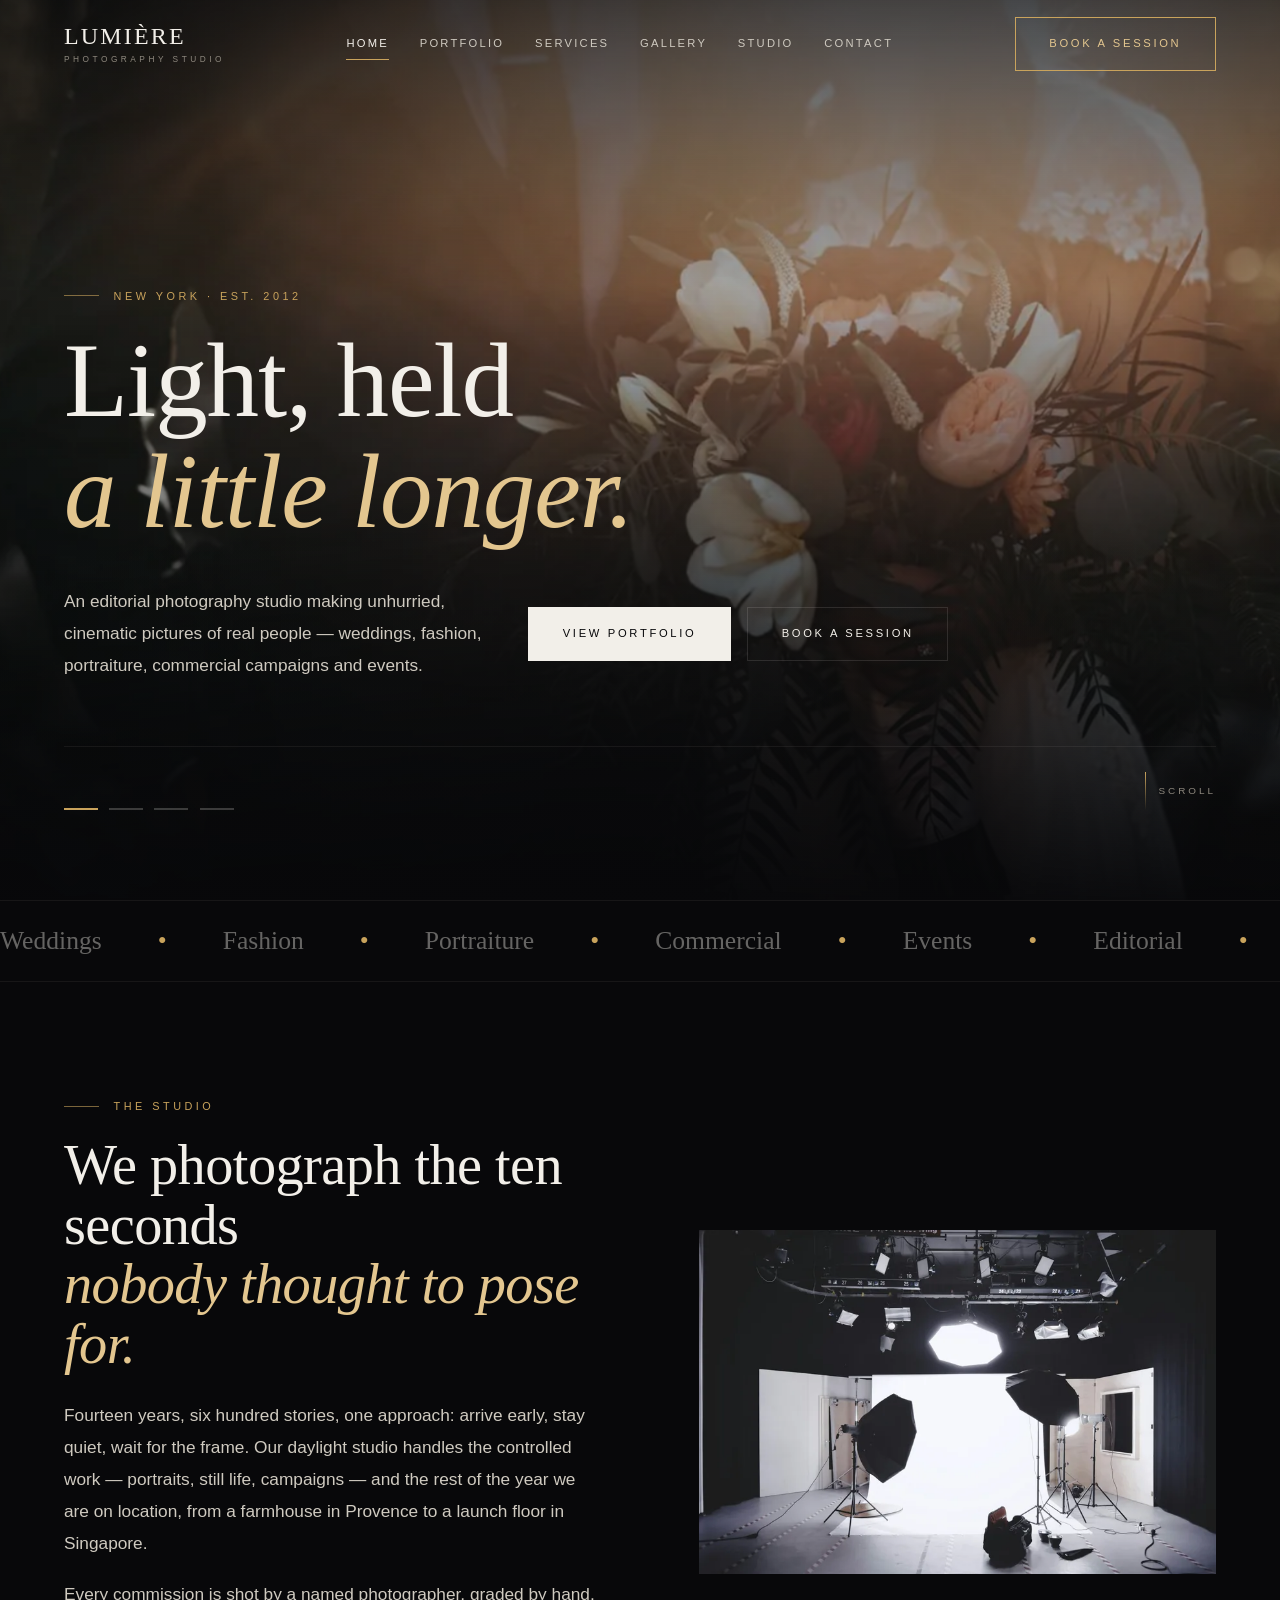
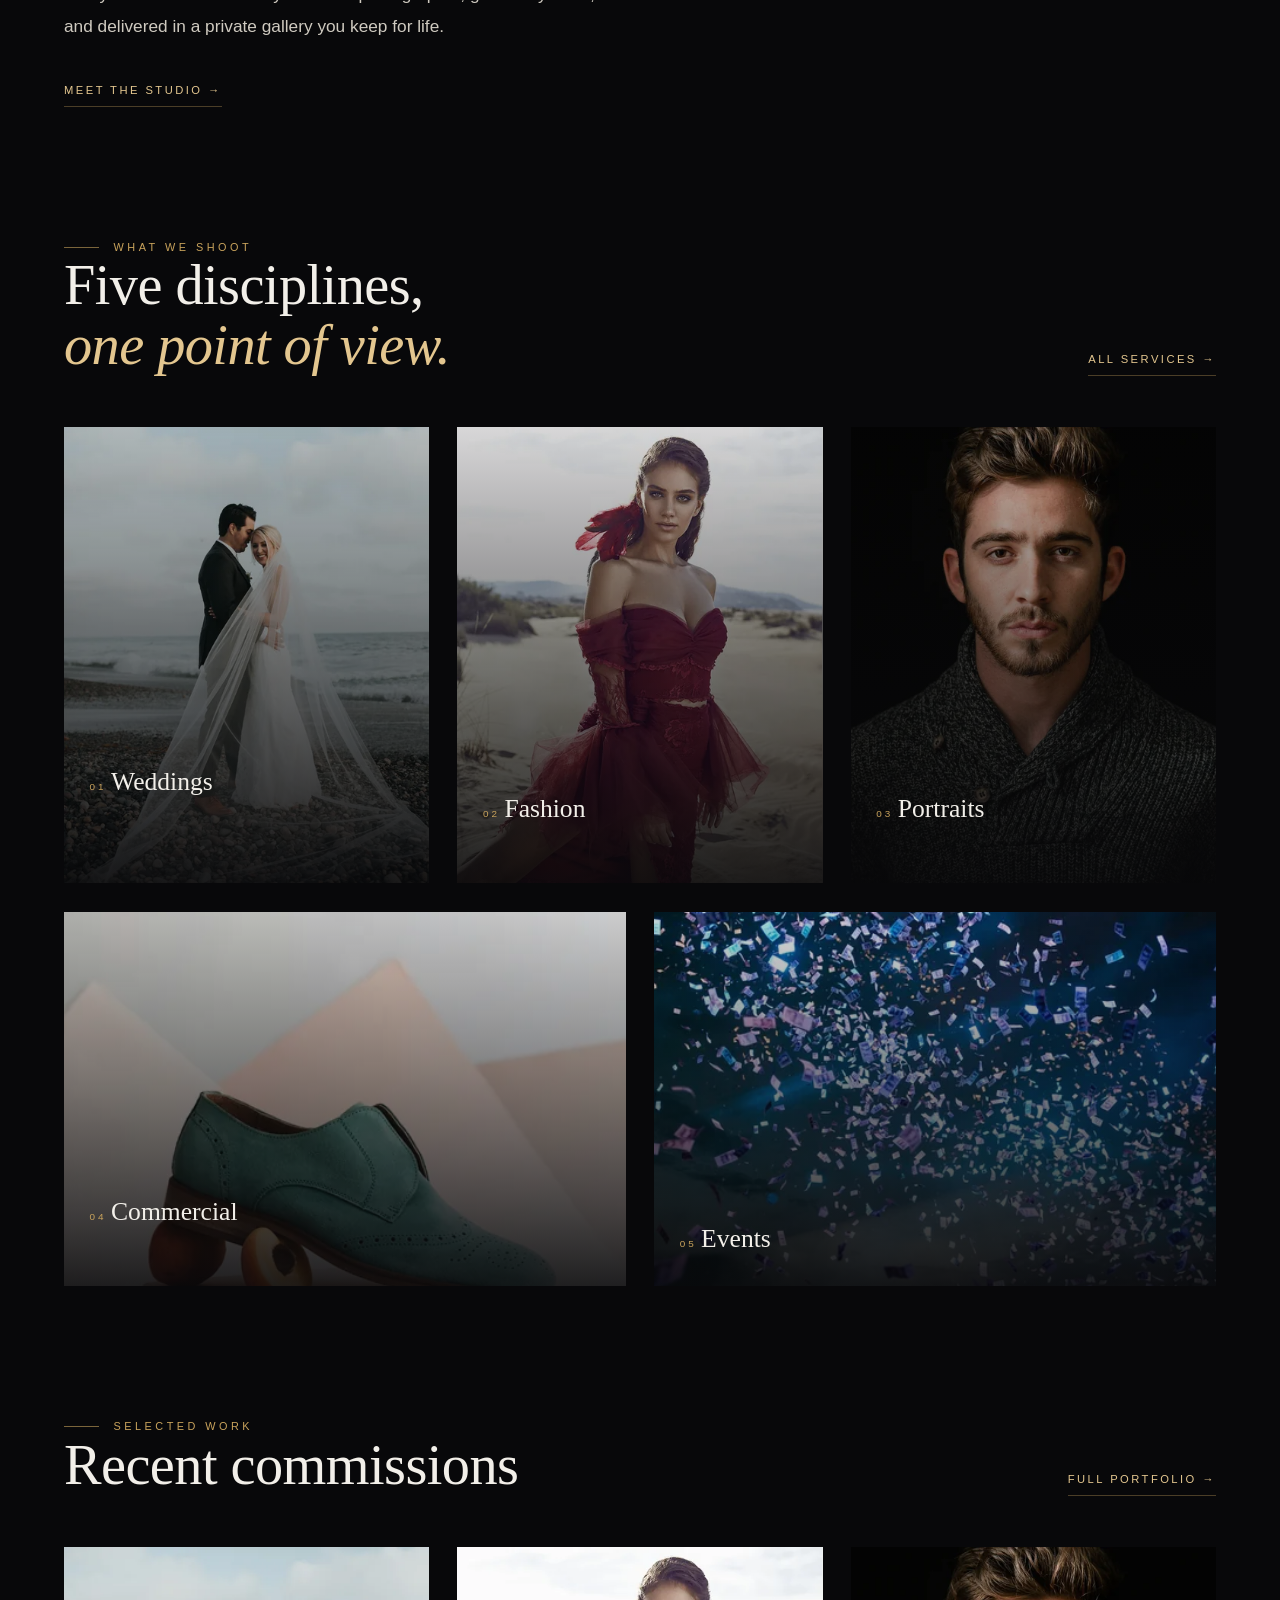
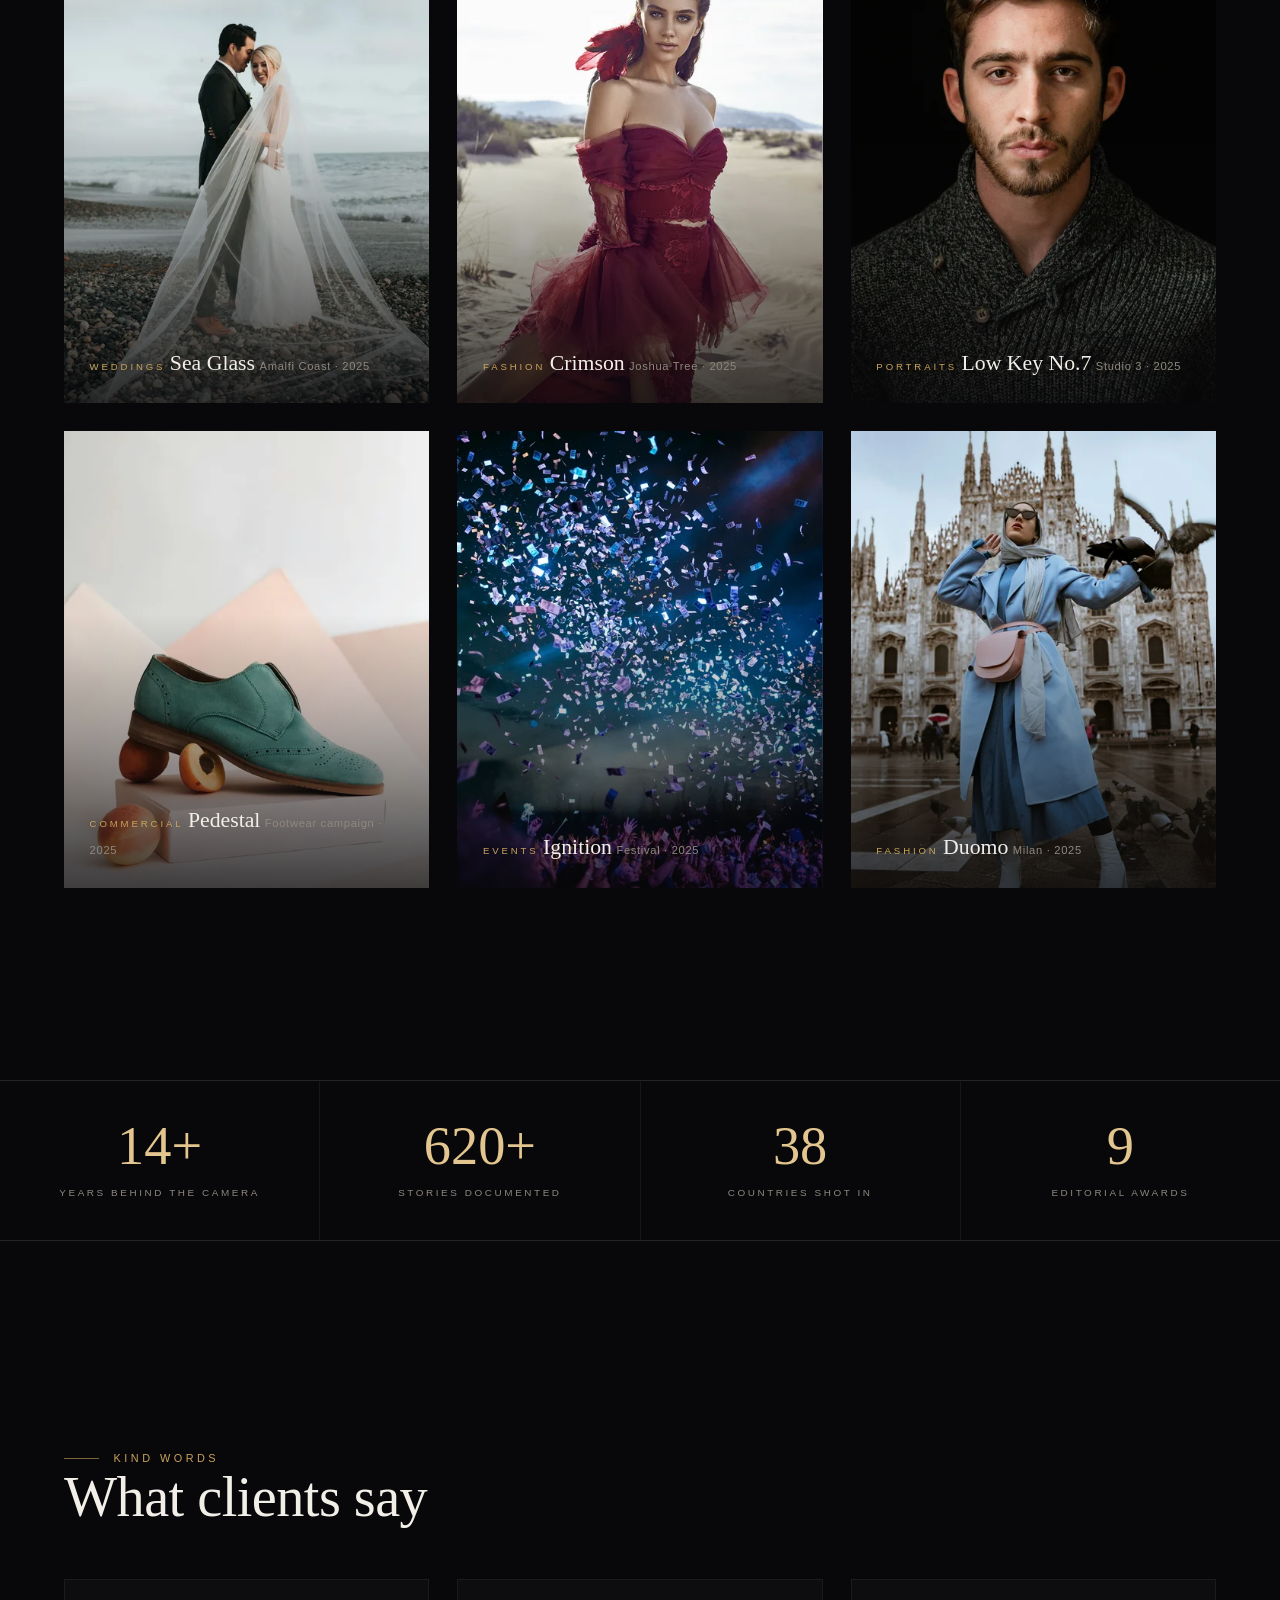
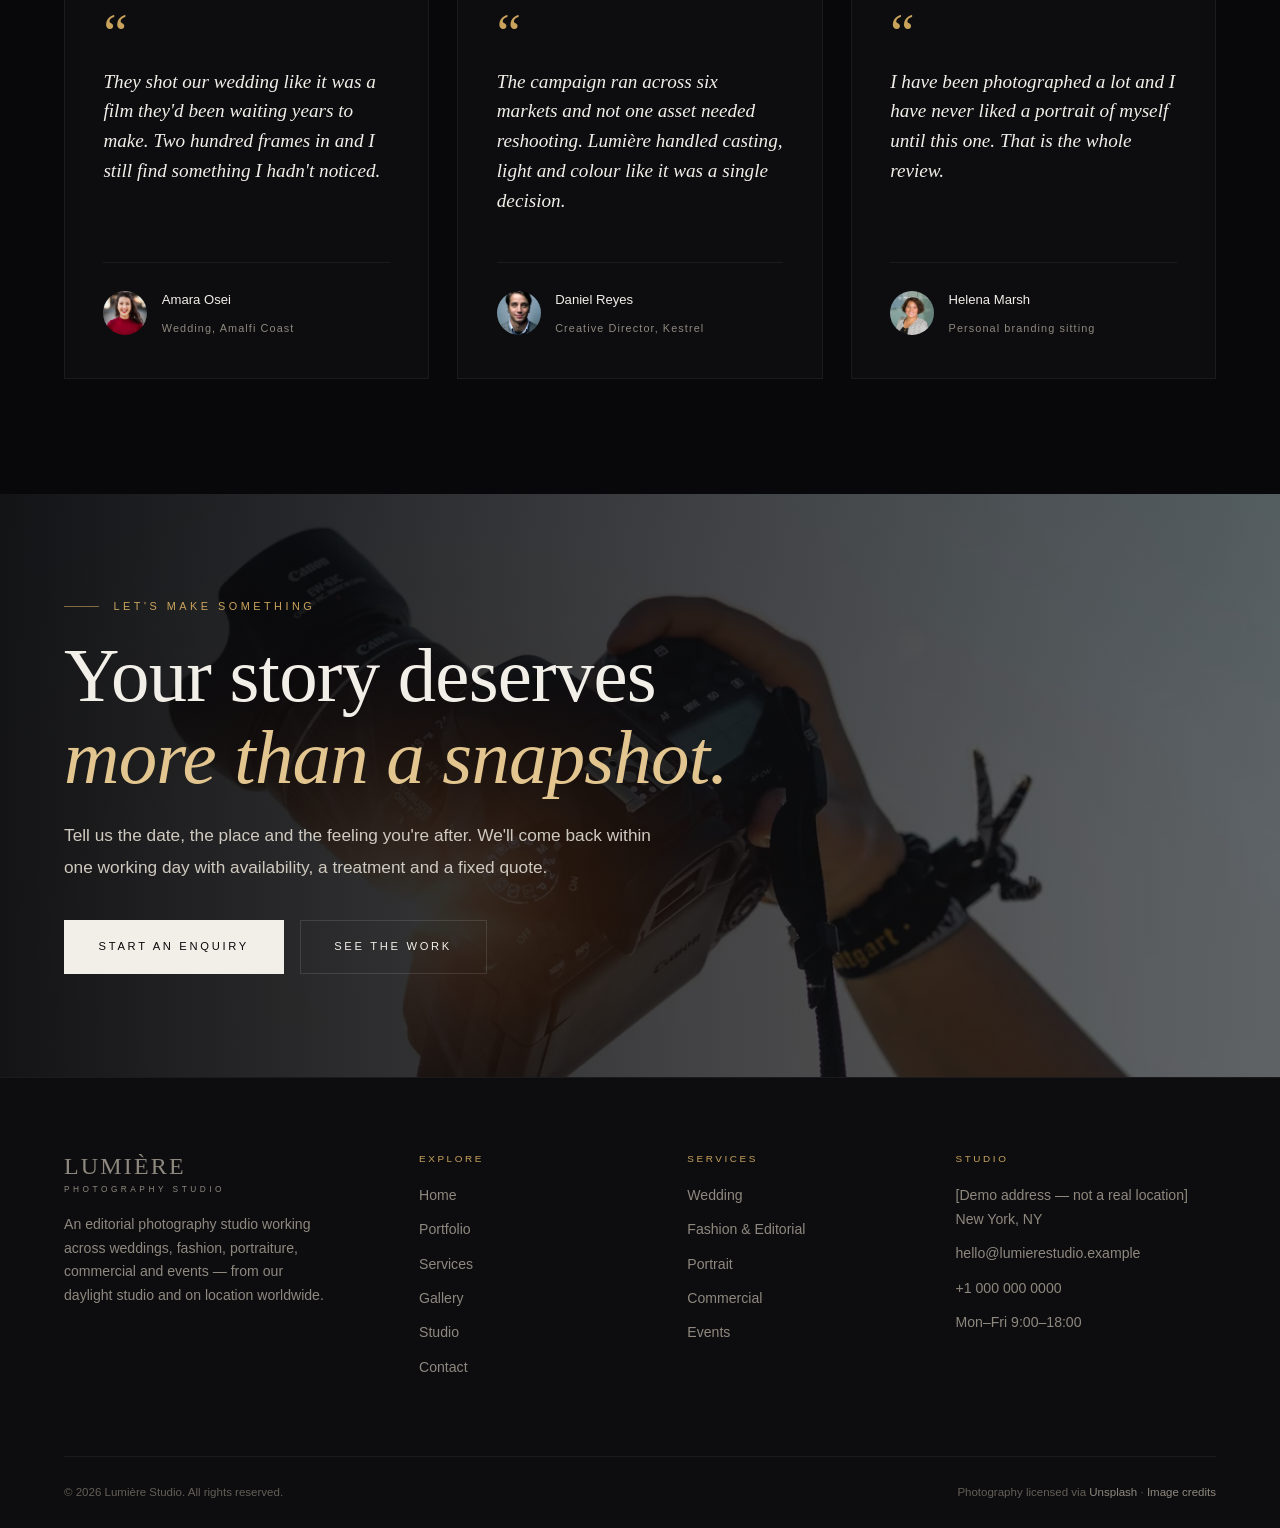
==== commit 57716b36: "privacy: replace contact details with demo values and remove map embeds" ====
--- a/index.html
+++ b/index.html
@@ -4,10 +4,10 @@
 <meta charset="utf-8">
 <meta name="viewport" content="width=device-width, initial-scale=1">
 <title>Lumière Studio — Editorial Photography, New York</title>
-<meta name="description" content="Lumière Studio is an editorial photography studio in Tribeca shooting weddings, fashion, portraits, commercial campaigns and events worldwide.">
+<meta name="description" content="Lumière Studio is an editorial photography studio in New York shooting weddings, fashion, portraits, commercial campaigns and events worldwide.">
 <meta name="theme-color" content="#08080a">
 <meta property="og:title" content="Lumière Studio — Editorial Photography, New York">
-<meta property="og:description" content="Lumière Studio is an editorial photography studio in Tribeca shooting weddings, fashion, portraits, commercial campaigns and events worldwide.">
+<meta property="og:description" content="Lumière Studio is an editorial photography studio in New York shooting weddings, fashion, portraits, commercial campaigns and events worldwide.">
 <meta property="og:type" content="website">
 <meta property="og:image" content="assets/images/hero/hero-golden-hour-vows-1400.webp">
 <link rel="icon" href="assets/favicon.svg" type="image/svg+xml">
@@ -30,14 +30,14 @@
 </header>
 <nav class="mobile-nav" id="mobile-nav" aria-label="Mobile">
   <a href="index.html">Home</a><a href="portfolio.html">Portfolio</a><a href="services.html">Services</a><a href="gallery.html">Gallery</a><a href="about.html">Studio</a><a href="contact.html">Contact</a>
-  <div class="meta">hello@lumierestudio.com · +1 (212) 555 0147</div>
+  <div class="meta">hello@lumierestudio.example · +1 000 000 0000</div>
 </nav>
 <main id="main">
 <section class="hero">
   <div class="hero__bg"><div class="hero__slide is-active"><img src="assets/images/hero/hero-golden-hour-vows-1400.webp" srcset="assets/images/hero/hero-golden-hour-vows-900.webp 900w, assets/images/hero/hero-golden-hour-vows-1400.webp 1400w" sizes="100vw" width="1400" height="787" alt="Bride backlit by golden evening sun, holding a bouquet" loading="eager" fetchpriority="high" decoding="sync"></div><div class="hero__slide"><img src="assets/images/hero/hero-editorial-street-1400.webp" srcset="assets/images/hero/hero-editorial-street-900.webp 900w, assets/images/hero/hero-editorial-street-1400.webp 1400w" sizes="100vw" width="1400" height="787" alt="Fashion editorial: model in a burgundy coat with shopping bags" loading="lazy" decoding="async"></div><div class="hero__slide"><img src="assets/images/hero/hero-candlelit-toast-1400.webp" srcset="assets/images/hero/hero-candlelit-toast-900.webp 900w, assets/images/hero/hero-candlelit-toast-1400.webp 1400w" sizes="100vw" width="1400" height="787" alt="Guests raising glasses in a warm candlelit toast" loading="lazy" decoding="async"></div><div class="hero__slide"><img src="assets/images/hero/hero-cinema-lens-1400.webp" srcset="assets/images/hero/hero-cinema-lens-900.webp 900w, assets/images/hero/hero-cinema-lens-1400.webp 1400w" sizes="100vw" width="1400" height="788" alt="Cinema prime lens catching a rim of studio light" loading="lazy" decoding="async"></div></div>
   <div class="hero__scrim"></div>
   <div class="wrap hero__in">
-    <p class="eyebrow">Tribeca, New York · Est. 2012</p>
+    <p class="eyebrow">New York · Est. 2012</p>
     <h1 class="h-display hero__title">Light, held<br><span class="italic">a little longer.</span></h1>
     <div class="hero__meta">
       <p class="lead" style="max-width:44ch;margin:0">An editorial photography studio making unhurried, cinematic pictures of real people — weddings, fashion, portraiture, commercial campaigns and events.</p>
@@ -65,7 +65,7 @@
     <div class="rv">
       <p class="eyebrow">The studio</p>
       <h2 class="h2">We photograph the ten seconds<br><span class="italic">nobody thought to pose for.</span></h2>
-      <p class="lead" style="margin-top:1.6rem">Fourteen years, six hundred stories, one approach: arrive early, stay quiet, wait for the frame. Our daylight studio on Franklin Street handles the controlled work — portraits, still life, campaigns — and the rest of the year we are on location, from a farmhouse in Provence to a launch floor in Singapore.</p>
+      <p class="lead" style="margin-top:1.6rem">Fourteen years, six hundred stories, one approach: arrive early, stay quiet, wait for the frame. Our daylight studio handles the controlled work — portraits, still life, campaigns — and the rest of the year we are on location, from a farmhouse in Provence to a launch floor in Singapore.</p>
       <p class="lead">Every commission is shot by a named photographer, graded by hand, and delivered in a private gallery you keep for life.</p>
       <div style="margin-top:2rem"><a class="link-u" href="about.html">Meet the studio &rarr;</a></div>
     </div>
@@ -250,7 +250,7 @@
           <span class="brand__name">Lumière</span>
           <span class="brand__sub">Photography Studio</span>
         </a>
-        <p class="muted" style="font-size:.88rem;max-width:34ch">An editorial photography studio working across weddings, fashion, portraiture, commercial and events — from our daylight studio in Tribeca and on location worldwide.</p>
+        <p class="muted" style="font-size:.88rem;max-width:34ch">An editorial photography studio working across weddings, fashion, portraiture, commercial and events — from our daylight studio and on location worldwide.</p>
       </div>
       <div class="footer-col">
         <h4>Explore</h4>
@@ -269,9 +269,9 @@
       <div class="footer-col">
         <h4>Studio</h4>
         <ul>
-          <li>84 Franklin Street, Floor 3<br>Tribeca, New York, NY 10013</li>
-          <li><a href="mailto:hello@lumierestudio.com">hello@lumierestudio.com</a></li>
-          <li><a href="tel:+12125550147">+1 (212) 555 0147</a></li>
+          <li>[Demo address — not a real location]<br>New York, NY</li>
+          <li><a href="mailto:hello@lumierestudio.example">hello@lumierestudio.example</a></li>
+          <li><a href="tel:+10000000000">+1 000 000 0000</a></li>
           <li>Mon–Fri 9:00–18:00</li>
         </ul>
       </div>
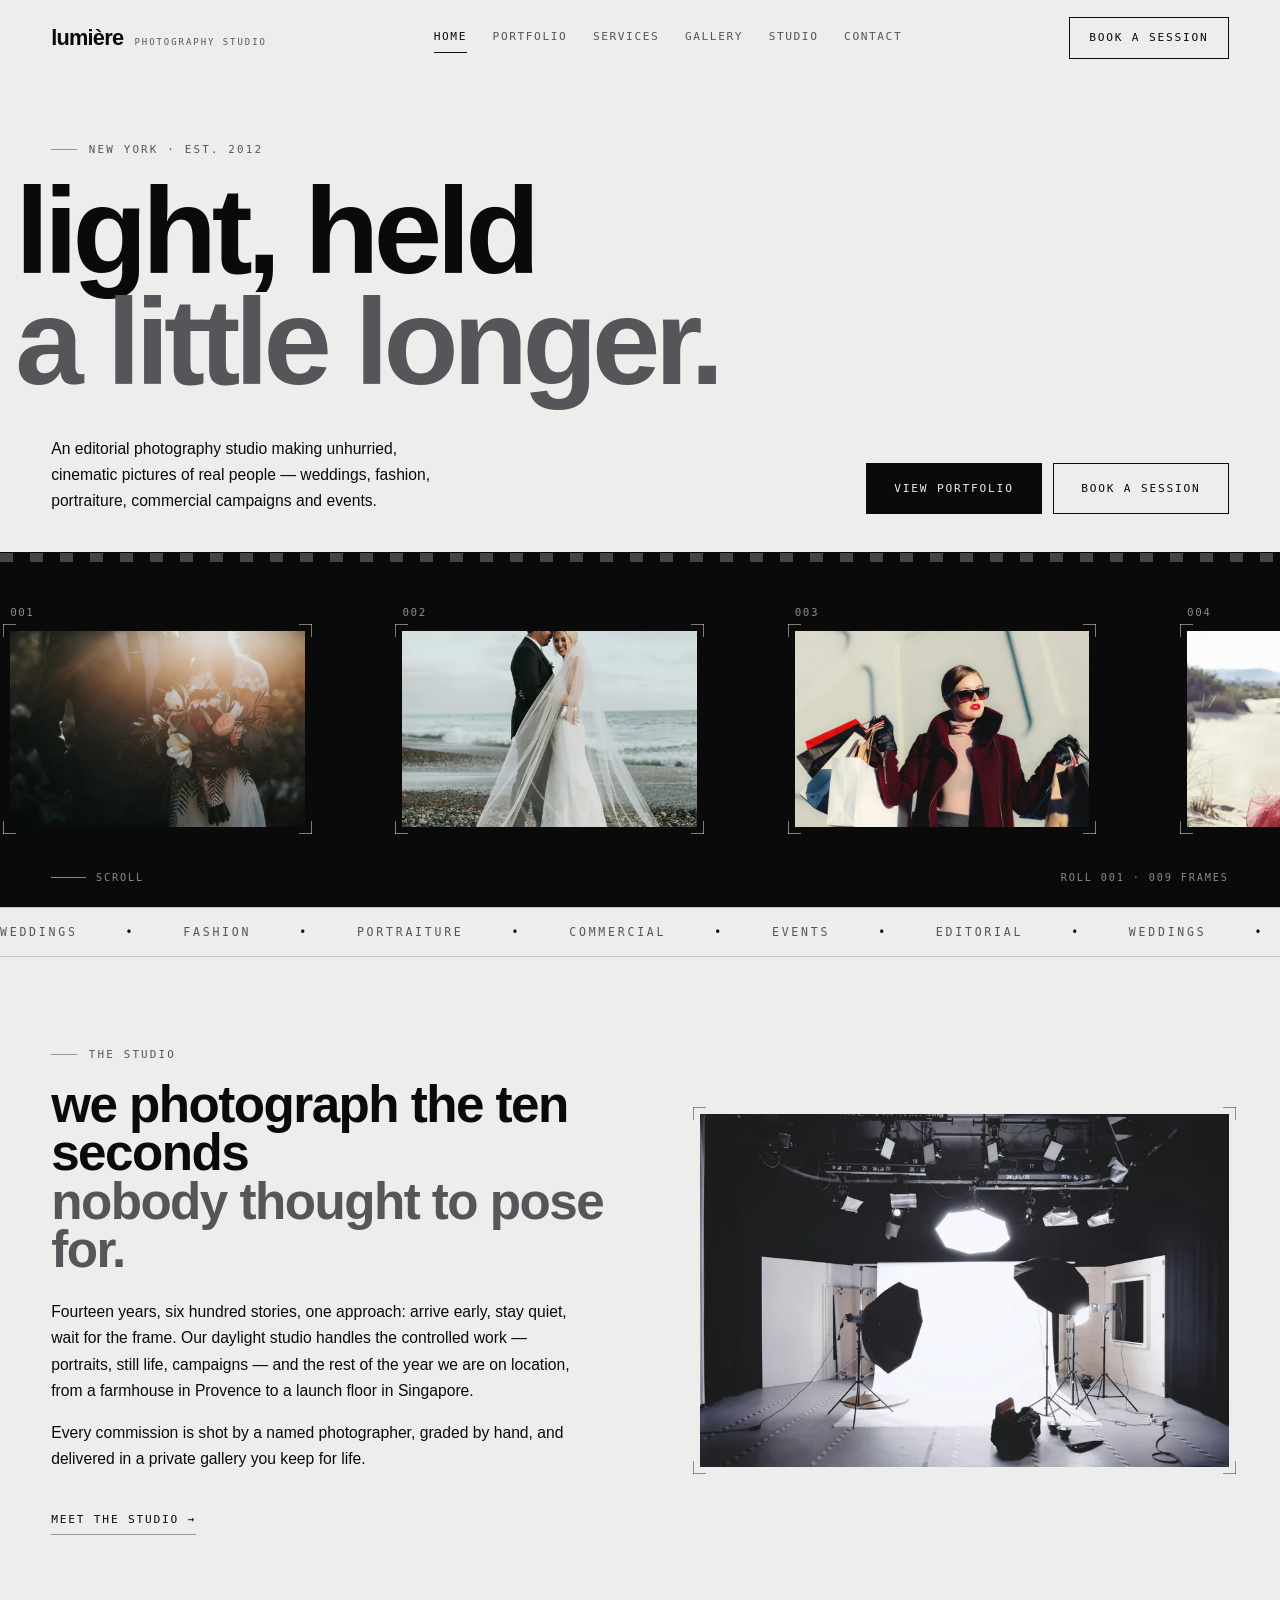
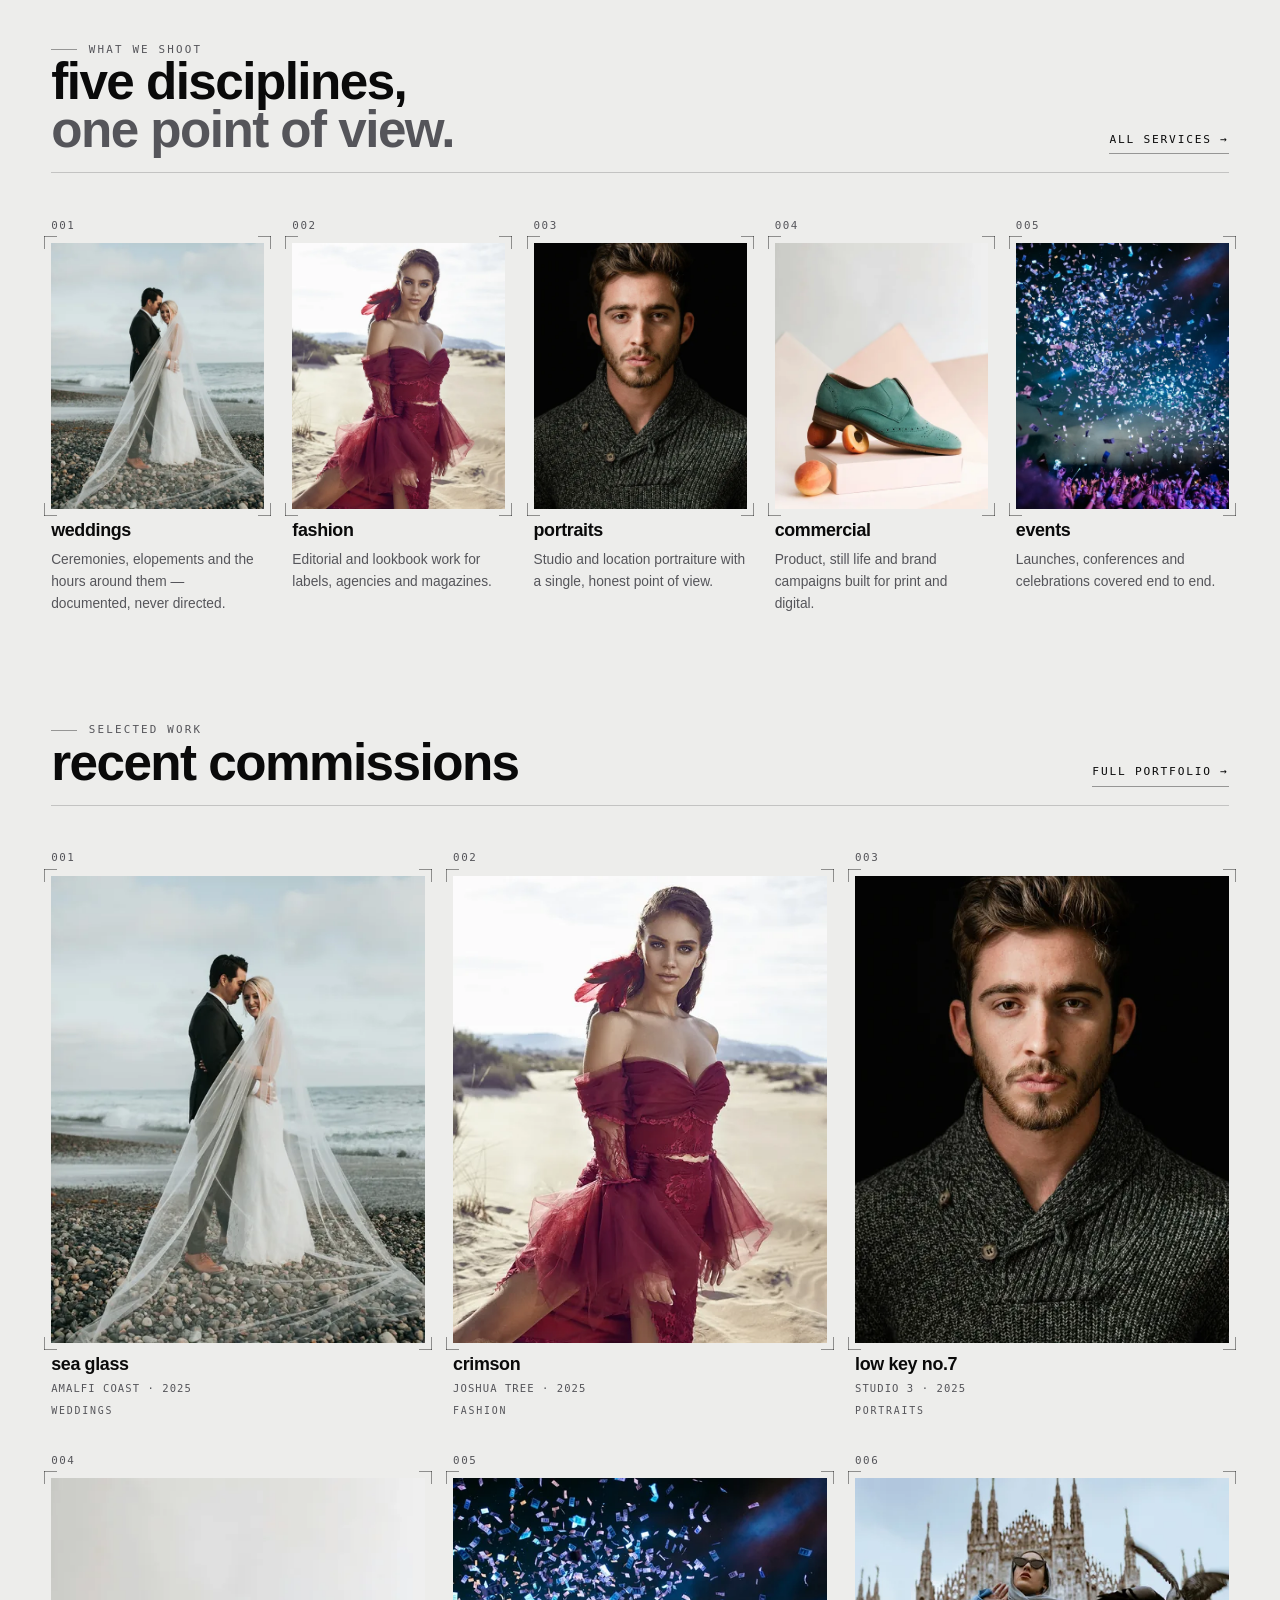
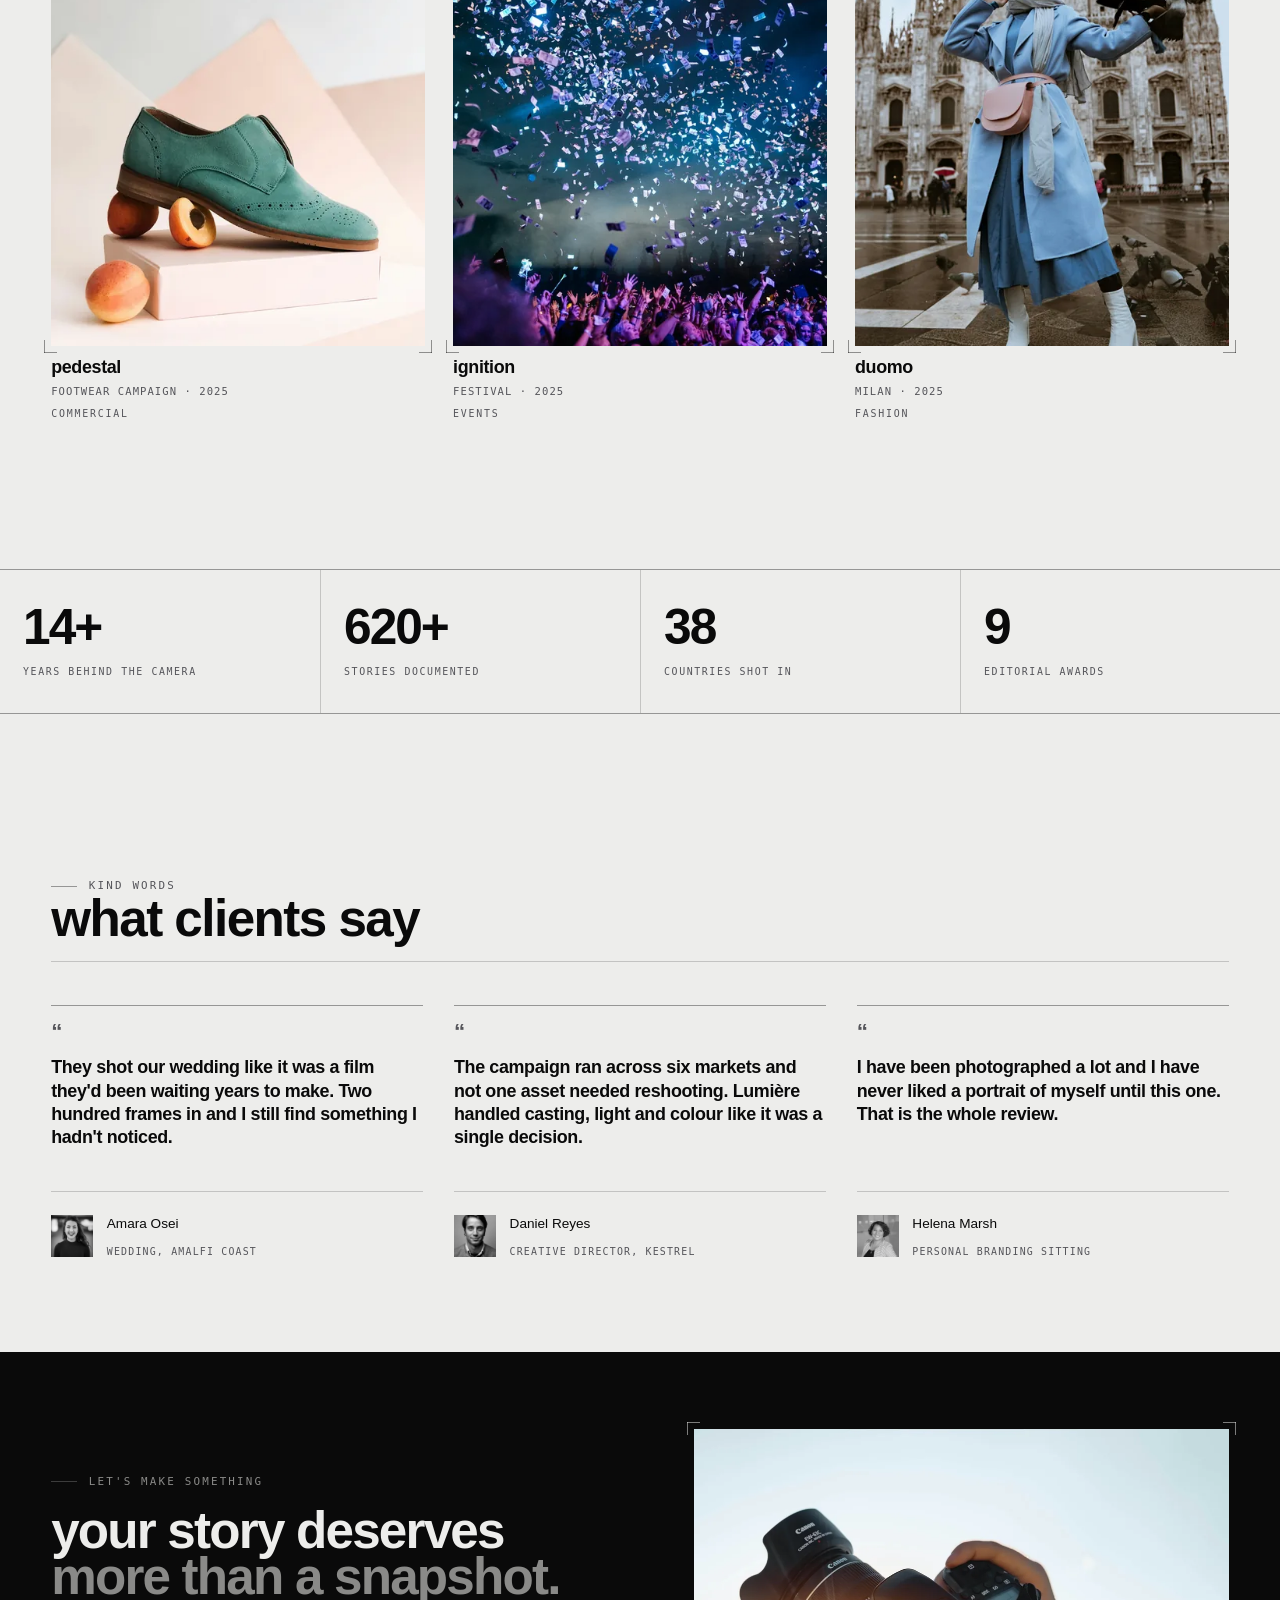
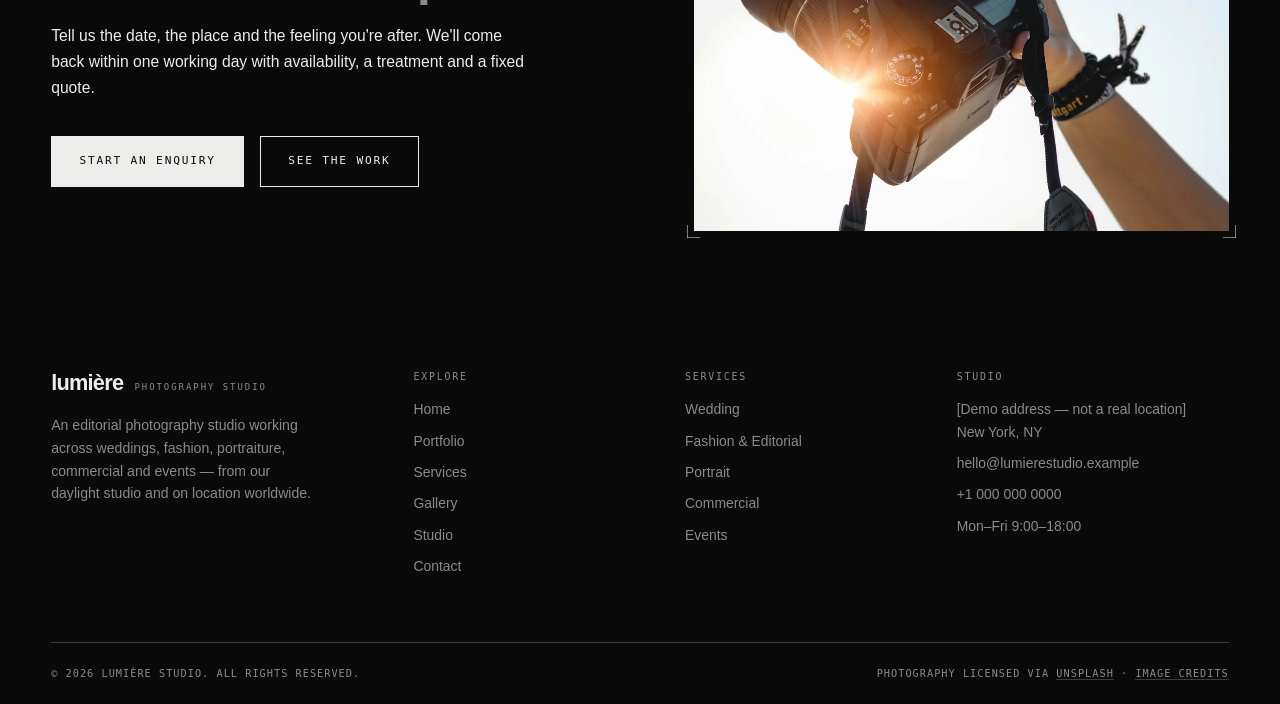
==== commit 7e315af0: "design: distinct visual identity — new type system, palette and layout language" ====
--- a/index.html
+++ b/index.html
@@ -5,14 +5,14 @@
 <meta name="viewport" content="width=device-width, initial-scale=1">
 <title>Lumière Studio — Editorial Photography, New York</title>
 <meta name="description" content="Lumière Studio is an editorial photography studio in New York shooting weddings, fashion, portraits, commercial campaigns and events worldwide.">
-<meta name="theme-color" content="#08080a">
+<meta name="theme-color" content="#EDEDEB">
 <meta property="og:title" content="Lumière Studio — Editorial Photography, New York">
 <meta property="og:description" content="Lumière Studio is an editorial photography studio in New York shooting weddings, fashion, portraits, commercial campaigns and events worldwide.">
 <meta property="og:type" content="website">
 <meta property="og:image" content="assets/images/hero/hero-golden-hour-vows-1400.webp">
 <link rel="icon" href="assets/favicon.svg" type="image/svg+xml">
-<link rel="preload" as="font" type="font/woff2" href="assets/fonts/CormorantGaramond-300-latin.woff2" crossorigin>
-<link rel="preload" as="font" type="font/woff2" href="assets/fonts/Inter-300-latin.woff2" crossorigin>
+<link rel="preload" as="font" type="font/woff2" href="assets/fonts/syne-latin-800-normal.woff2" crossorigin>
+<link rel="preload" as="font" type="font/woff2" href="assets/fonts/space-grotesk-latin-400-normal.woff2" crossorigin>
 <link rel="stylesheet" href="assets/css/main.css">
 </head>
 <body data-page="home">
@@ -24,7 +24,7 @@
       <span class="brand__sub">Photography Studio</span>
     </a>
     <nav class="nav" aria-label="Primary"><a href="index.html" aria-current="page">Home</a><a href="portfolio.html">Portfolio</a><a href="services.html">Services</a><a href="gallery.html">Gallery</a><a href="about.html">Studio</a><a href="contact.html">Contact</a></nav>
-    <a class="btn btn--gold header-cta" href="contact.html">Book a Session</a>
+    <a class="btn header-cta" href="contact.html">Book a Session</a>
     <button class="burger" aria-label="Menu" aria-expanded="false" aria-controls="mobile-nav"><span></span></button>
   </div>
 </header>
@@ -33,22 +33,63 @@
   <div class="meta">hello@lumierestudio.example · +1 000 000 0000</div>
 </nav>
 <main id="main">
-<section class="hero">
-  <div class="hero__bg"><div class="hero__slide is-active"><img src="assets/images/hero/hero-golden-hour-vows-1400.webp" srcset="assets/images/hero/hero-golden-hour-vows-900.webp 900w, assets/images/hero/hero-golden-hour-vows-1400.webp 1400w" sizes="100vw" width="1400" height="787" alt="Bride backlit by golden evening sun, holding a bouquet" loading="eager" fetchpriority="high" decoding="sync"></div><div class="hero__slide"><img src="assets/images/hero/hero-editorial-street-1400.webp" srcset="assets/images/hero/hero-editorial-street-900.webp 900w, assets/images/hero/hero-editorial-street-1400.webp 1400w" sizes="100vw" width="1400" height="787" alt="Fashion editorial: model in a burgundy coat with shopping bags" loading="lazy" decoding="async"></div><div class="hero__slide"><img src="assets/images/hero/hero-candlelit-toast-1400.webp" srcset="assets/images/hero/hero-candlelit-toast-900.webp 900w, assets/images/hero/hero-candlelit-toast-1400.webp 1400w" sizes="100vw" width="1400" height="787" alt="Guests raising glasses in a warm candlelit toast" loading="lazy" decoding="async"></div><div class="hero__slide"><img src="assets/images/hero/hero-cinema-lens-1400.webp" srcset="assets/images/hero/hero-cinema-lens-900.webp 900w, assets/images/hero/hero-cinema-lens-1400.webp 1400w" sizes="100vw" width="1400" height="788" alt="Cinema prime lens catching a rim of studio light" loading="lazy" decoding="async"></div></div>
-  <div class="hero__scrim"></div>
-  <div class="wrap hero__in">
+<section class="reel">
+  <div class="wrap">
     <p class="eyebrow">New York · Est. 2012</p>
-    <h1 class="h-display hero__title">Light, held<br><span class="italic">a little longer.</span></h1>
-    <div class="hero__meta">
-      <p class="lead" style="max-width:44ch;margin:0">An editorial photography studio making unhurried, cinematic pictures of real people — weddings, fashion, portraiture, commercial campaigns and events.</p>
-      <div style="display:flex;gap:1rem;flex-wrap:wrap">
-        <a class="btn btn--solid" href="portfolio.html">View portfolio</a>
-        <a class="btn" href="contact.html">Book a session</a>
-      </div>
-    </div>
-    <div class="hero__foot">
-      <div class="hero__dots"><button class="hero__dot is-active" aria-label="Show Weddings frame"></button><button class="hero__dot" aria-label="Show Fashion frame"></button><button class="hero__dot" aria-label="Show Events frame"></button><button class="hero__dot" aria-label="Show Commercial frame"></button></div>
-      <div class="scroll-cue"><i></i> Scroll</div>
+  </div>
+  <div class="reel__word">
+    <h1 class="h-display">Light, held<br><span class="italic">a little longer.</span></h1>
+  </div>
+  <div class="wrap reel__meta">
+    <p class="lead">An editorial photography studio making unhurried, cinematic pictures of real people — weddings, fashion, portraiture, commercial campaigns and events.</p>
+    <div class="reel__actions">
+      <a class="btn btn--solid" href="portfolio.html">View portfolio</a>
+      <a class="btn" href="contact.html">Book a session</a>
+    </div>
+  </div>
+  <div class="strip on-ink">
+    <div class="strip__perf" aria-hidden="true"></div>
+    <div class="strip__rail" data-strip tabindex="0" role="group" aria-label="Contact sheet — recent frames">
+      <figure class="strip__frame frame">
+        <span class="frame__n">001</span>
+        <span class="crop"><span class="media"><img src="assets/images/hero/hero-golden-hour-vows-1400.webp" srcset="assets/images/hero/hero-golden-hour-vows-900.webp 900w, assets/images/hero/hero-golden-hour-vows-1400.webp 1400w" sizes="(max-width:640px) 60vw, 330px" width="1400" height="787" alt="Bride backlit by golden evening sun, holding a bouquet" loading="eager" decoding="sync"></span></span>
+      </figure>
+      <figure class="strip__frame frame">
+        <span class="frame__n">002</span>
+        <span class="crop"><span class="media"><img src="assets/images/weddings/cover-weddings-1000.webp" srcset="assets/images/weddings/cover-weddings-480.webp 480w, assets/images/weddings/cover-weddings-700.webp 700w, assets/images/weddings/cover-weddings-1000.webp 1000w" sizes="(max-width:640px) 60vw, 330px" width="1000" height="1250" alt="Bride and groom on a pebble beach, veil trailing in the wind" loading="eager" decoding="sync"></span></span>
+      </figure>
+      <figure class="strip__frame frame">
+        <span class="frame__n">003</span>
+        <span class="crop"><span class="media"><img src="assets/images/hero/hero-editorial-street-1400.webp" srcset="assets/images/hero/hero-editorial-street-900.webp 900w, assets/images/hero/hero-editorial-street-1400.webp 1400w" sizes="(max-width:640px) 60vw, 330px" width="1400" height="787" alt="Fashion editorial: model in a burgundy coat with shopping bags" loading="eager" decoding="sync"></span></span>
+      </figure>
+      <figure class="strip__frame frame">
+        <span class="frame__n">004</span>
+        <span class="crop"><span class="media"><img src="assets/images/fashion/cover-fashion-1000.webp" srcset="assets/images/fashion/cover-fashion-480.webp 480w, assets/images/fashion/cover-fashion-700.webp 700w, assets/images/fashion/cover-fashion-1000.webp 1000w" sizes="(max-width:640px) 60vw, 330px" width="1000" height="1250" alt="Model in a red tulle gown photographed in desert light" loading="lazy" decoding="async"></span></span>
+      </figure>
+      <figure class="strip__frame frame">
+        <span class="frame__n">005</span>
+        <span class="crop"><span class="media"><img src="assets/images/hero/hero-candlelit-toast-1400.webp" srcset="assets/images/hero/hero-candlelit-toast-900.webp 900w, assets/images/hero/hero-candlelit-toast-1400.webp 1400w" sizes="(max-width:640px) 60vw, 330px" width="1400" height="787" alt="Guests raising glasses in a warm candlelit toast" loading="lazy" decoding="async"></span></span>
+      </figure>
+      <figure class="strip__frame frame">
+        <span class="frame__n">006</span>
+        <span class="crop"><span class="media"><img src="assets/images/portraits/cover-portraits-1000.webp" srcset="assets/images/portraits/cover-portraits-480.webp 480w, assets/images/portraits/cover-portraits-700.webp 700w, assets/images/portraits/cover-portraits-1000.webp 1000w" sizes="(max-width:640px) 60vw, 330px" width="1000" height="1250" alt="Low-key studio portrait of a man against a black backdrop" loading="lazy" decoding="async"></span></span>
+      </figure>
+      <figure class="strip__frame frame">
+        <span class="frame__n">007</span>
+        <span class="crop"><span class="media"><img src="assets/images/hero/hero-cinema-lens-1400.webp" srcset="assets/images/hero/hero-cinema-lens-900.webp 900w, assets/images/hero/hero-cinema-lens-1400.webp 1400w" sizes="(max-width:640px) 60vw, 330px" width="1400" height="788" alt="Cinema prime lens catching a rim of studio light" loading="lazy" decoding="async"></span></span>
+      </figure>
+      <figure class="strip__frame frame">
+        <span class="frame__n">008</span>
+        <span class="crop"><span class="media"><img src="assets/images/commercial/cover-commercial-1000.webp" srcset="assets/images/commercial/cover-commercial-480.webp 480w, assets/images/commercial/cover-commercial-700.webp 700w, assets/images/commercial/cover-commercial-1000.webp 1000w" sizes="(max-width:640px) 60vw, 330px" width="1000" height="1250" alt="Green leather brogue styled on a sculptural pedestal" loading="lazy" decoding="async"></span></span>
+      </figure>
+      <figure class="strip__frame frame">
+        <span class="frame__n">009</span>
+        <span class="crop"><span class="media"><img src="assets/images/events/cover-events-700.webp" srcset="assets/images/events/cover-events-480.webp 480w, assets/images/events/cover-events-700.webp 700w" sizes="(max-width:640px) 60vw, 330px" width="700" height="875" alt="Confetti bursting over a crowd under stage lights" loading="lazy" decoding="async"></span></span>
+      </figure>
+    </div>
+    <div class="strip__foot">
+      <span class="strip__hint"><i aria-hidden="true"></i> Scroll</span>
+      <span>Roll 001 · 009 frames</span>
     </div>
   </div>
 </section>
@@ -69,7 +110,7 @@
       <p class="lead">Every commission is shot by a named photographer, graded by hand, and delivered in a private gallery you keep for life.</p>
       <div style="margin-top:2rem"><a class="link-u" href="about.html">Meet the studio &rarr;</a></div>
     </div>
-    <div class="rv"><div class="media zoom" style="background-image:url([data-uri])"><img src="assets/images/about/about-studio-floor-1200.webp" srcset="assets/images/about/about-studio-floor-520.webp 520w, assets/images/about/about-studio-floor-800.webp 800w, assets/images/about/about-studio-floor-1200.webp 1200w" sizes="(max-width:900px) 100vw, 55vw" width="1200" height="800" alt="The studio floor with softboxes and lighting stands set up" loading="lazy" decoding="async"></div></div>
+    <div class="rv"><span class="crop"><span class="media ar-3x2" style="background-image:url([data-uri])"><img src="assets/images/about/about-studio-floor-1200.webp" srcset="assets/images/about/about-studio-floor-520.webp 520w, assets/images/about/about-studio-floor-800.webp 800w, assets/images/about/about-studio-floor-1200.webp 1200w" sizes="(max-width:900px) 100vw, 55vw" width="1200" height="800" alt="The studio floor with softboxes and lighting stands set up" loading="lazy" decoding="async"></span></span></div>
   </div>
 </section>
 
@@ -82,46 +123,41 @@
       </div>
       <a class="link-u" href="services.html">All services &rarr;</a>
     </div>
-    <div class="cat-grid">
-      <a class="cat-card rv" href="portfolio.html#weddings">
-  <div class="media zoom" style="background-image:url([data-uri])"><img src="assets/images/weddings/cover-weddings-1000.webp" srcset="assets/images/weddings/cover-weddings-480.webp 480w, assets/images/weddings/cover-weddings-700.webp 700w, assets/images/weddings/cover-weddings-1000.webp 1000w" sizes="(max-width:560px) 100vw, (max-width:900px) 50vw, 33vw" width="1000" height="1250" alt="Bride and groom on a pebble beach, veil trailing in the wind" loading="lazy" decoding="async"></div>
-  <span class="cat-card__scrim"></span>
-  <span class="cat-card__in">
-    <span class="cat-card__n">01</span>
-    <span class="cat-card__t">Weddings</span>
-    <span class="cat-card__d">Ceremonies, elopements and the hours around them — documented, never directed.</span>
-  </span>
-</a><a class="cat-card rv" href="portfolio.html#fashion">
-  <div class="media zoom" style="background-image:url([data-uri])"><img src="assets/images/fashion/cover-fashion-1000.webp" srcset="assets/images/fashion/cover-fashion-480.webp 480w, assets/images/fashion/cover-fashion-700.webp 700w, assets/images/fashion/cover-fashion-1000.webp 1000w" sizes="(max-width:560px) 100vw, (max-width:900px) 50vw, 33vw" width="1000" height="1250" alt="Model in a red tulle gown photographed in desert light" loading="lazy" decoding="async"></div>
-  <span class="cat-card__scrim"></span>
-  <span class="cat-card__in">
-    <span class="cat-card__n">02</span>
-    <span class="cat-card__t">Fashion</span>
-    <span class="cat-card__d">Editorial and lookbook work for labels, agencies and magazines.</span>
-  </span>
-</a><a class="cat-card rv" href="portfolio.html#portraits">
-  <div class="media zoom" style="background-image:url([data-uri])"><img src="assets/images/portraits/cover-portraits-1000.webp" srcset="assets/images/portraits/cover-portraits-480.webp 480w, assets/images/portraits/cover-portraits-700.webp 700w, assets/images/portraits/cover-portraits-1000.webp 1000w" sizes="(max-width:560px) 100vw, (max-width:900px) 50vw, 33vw" width="1000" height="1250" alt="Low-key studio portrait of a man against a black backdrop" loading="lazy" decoding="async"></div>
-  <span class="cat-card__scrim"></span>
-  <span class="cat-card__in">
-    <span class="cat-card__n">03</span>
-    <span class="cat-card__t">Portraits</span>
-    <span class="cat-card__d">Studio and location portraiture with a single, honest point of view.</span>
-  </span>
-</a><a class="cat-card rv" href="portfolio.html#commercial">
-  <div class="media zoom" style="background-image:url([data-uri])"><img src="assets/images/commercial/cover-commercial-1000.webp" srcset="assets/images/commercial/cover-commercial-480.webp 480w, assets/images/commercial/cover-commercial-700.webp 700w, assets/images/commercial/cover-commercial-1000.webp 1000w" sizes="(max-width:560px) 100vw, (max-width:900px) 50vw, 33vw" width="1000" height="1250" alt="Green leather brogue styled on a sculptural pedestal" loading="lazy" decoding="async"></div>
-  <span class="cat-card__scrim"></span>
-  <span class="cat-card__in">
-    <span class="cat-card__n">04</span>
-    <span class="cat-card__t">Commercial</span>
-    <span class="cat-card__d">Product, still life and brand campaigns built for print and digital.</span>
-  </span>
-</a><a class="cat-card rv" href="portfolio.html#events">
-  <div class="media zoom" style="background-image:url([data-uri])"><img src="assets/images/events/cover-events-700.webp" srcset="assets/images/events/cover-events-480.webp 480w, assets/images/events/cover-events-700.webp 700w" sizes="(max-width:560px) 100vw, (max-width:900px) 50vw, 33vw" width="700" height="875" alt="Confetti bursting over a crowd under stage lights" loading="lazy" decoding="async"></div>
-  <span class="cat-card__scrim"></span>
-  <span class="cat-card__in">
-    <span class="cat-card__n">05</span>
-    <span class="cat-card__t">Events</span>
-    <span class="cat-card__d">Launches, conferences and celebrations covered end to end.</span>
+    <div class="sheet sheet--5">
+      <a class="frame rv" href="portfolio.html#weddings">
+  <span class="frame__n">001</span>
+  <span class="crop"><span class="media" style="background-image:url([data-uri])"><img src="assets/images/weddings/cover-weddings-1000.webp" srcset="assets/images/weddings/cover-weddings-480.webp 480w, assets/images/weddings/cover-weddings-700.webp 700w, assets/images/weddings/cover-weddings-1000.webp 1000w" sizes="(max-width:560px) 100vw, (max-width:900px) 50vw, 33vw" width="1000" height="1250" alt="Bride and groom on a pebble beach, veil trailing in the wind" loading="lazy" decoding="async"></span></span>
+  <span class="frame__cap">
+    <span class="frame__t">Weddings</span>
+    <span class="frame__d">Ceremonies, elopements and the hours around them — documented, never directed.</span>
+  </span>
+</a><a class="frame rv" href="portfolio.html#fashion">
+  <span class="frame__n">002</span>
+  <span class="crop"><span class="media" style="background-image:url([data-uri])"><img src="assets/images/fashion/cover-fashion-1000.webp" srcset="assets/images/fashion/cover-fashion-480.webp 480w, assets/images/fashion/cover-fashion-700.webp 700w, assets/images/fashion/cover-fashion-1000.webp 1000w" sizes="(max-width:560px) 100vw, (max-width:900px) 50vw, 33vw" width="1000" height="1250" alt="Model in a red tulle gown photographed in desert light" loading="lazy" decoding="async"></span></span>
+  <span class="frame__cap">
+    <span class="frame__t">Fashion</span>
+    <span class="frame__d">Editorial and lookbook work for labels, agencies and magazines.</span>
+  </span>
+</a><a class="frame rv" href="portfolio.html#portraits">
+  <span class="frame__n">003</span>
+  <span class="crop"><span class="media" style="background-image:url([data-uri])"><img src="assets/images/portraits/cover-portraits-1000.webp" srcset="assets/images/portraits/cover-portraits-480.webp 480w, assets/images/portraits/cover-portraits-700.webp 700w, assets/images/portraits/cover-portraits-1000.webp 1000w" sizes="(max-width:560px) 100vw, (max-width:900px) 50vw, 33vw" width="1000" height="1250" alt="Low-key studio portrait of a man against a black backdrop" loading="lazy" decoding="async"></span></span>
+  <span class="frame__cap">
+    <span class="frame__t">Portraits</span>
+    <span class="frame__d">Studio and location portraiture with a single, honest point of view.</span>
+  </span>
+</a><a class="frame rv" href="portfolio.html#commercial">
+  <span class="frame__n">004</span>
+  <span class="crop"><span class="media" style="background-image:url([data-uri])"><img src="assets/images/commercial/cover-commercial-1000.webp" srcset="assets/images/commercial/cover-commercial-480.webp 480w, assets/images/commercial/cover-commercial-700.webp 700w, assets/images/commercial/cover-commercial-1000.webp 1000w" sizes="(max-width:560px) 100vw, (max-width:900px) 50vw, 33vw" width="1000" height="1250" alt="Green leather brogue styled on a sculptural pedestal" loading="lazy" decoding="async"></span></span>
+  <span class="frame__cap">
+    <span class="frame__t">Commercial</span>
+    <span class="frame__d">Product, still life and brand campaigns built for print and digital.</span>
+  </span>
+</a><a class="frame rv" href="portfolio.html#events">
+  <span class="frame__n">005</span>
+  <span class="crop"><span class="media" style="background-image:url([data-uri])"><img src="assets/images/events/cover-events-700.webp" srcset="assets/images/events/cover-events-480.webp 480w, assets/images/events/cover-events-700.webp 700w" sizes="(max-width:560px) 100vw, (max-width:900px) 50vw, 33vw" width="700" height="875" alt="Confetti bursting over a crowd under stage lights" loading="lazy" decoding="async"></span></span>
+  <span class="frame__cap">
+    <span class="frame__t">Events</span>
+    <span class="frame__d">Launches, conferences and celebrations covered end to end.</span>
   </span>
 </a>
     </div>
@@ -137,54 +173,54 @@
       </div>
       <a class="link-u" href="portfolio.html">Full portfolio &rarr;</a>
     </div>
-    <div class="grid g-3">
-      <a class="work rv" href="#" data-cat="weddings" data-lightbox="assets/images/weddings/cover-weddings-1000.webp" data-alt="Bride and groom on a pebble beach, veil trailing in the wind" data-caption="Sea Glass — Weddings, Amalfi Coast 2025">
-  <div class="media zoom" style="background-image:url([data-uri])"><img src="assets/images/weddings/cover-weddings-1000.webp" srcset="assets/images/weddings/cover-weddings-480.webp 480w, assets/images/weddings/cover-weddings-700.webp 700w, assets/images/weddings/cover-weddings-1000.webp 1000w" sizes="(max-width:560px) 100vw, (max-width:900px) 50vw, 33vw" width="1000" height="1250" alt="Bride and groom on a pebble beach, veil trailing in the wind" loading="lazy" decoding="async"></div>
-  <span class="work__scrim"></span>
-  <span class="work__cap">
-    <span class="work__cat">Weddings</span>
-    <span class="work__title">Sea Glass</span>
-    <span class="work__meta">Amalfi Coast · 2025</span>
-  </span>
-</a><a class="work rv" href="#" data-cat="fashion" data-lightbox="assets/images/fashion/cover-fashion-1000.webp" data-alt="Model in a red tulle gown photographed in desert light" data-caption="Crimson — Fashion, Joshua Tree 2025">
-  <div class="media zoom" style="background-image:url([data-uri])"><img src="assets/images/fashion/cover-fashion-1000.webp" srcset="assets/images/fashion/cover-fashion-480.webp 480w, assets/images/fashion/cover-fashion-700.webp 700w, assets/images/fashion/cover-fashion-1000.webp 1000w" sizes="(max-width:560px) 100vw, (max-width:900px) 50vw, 33vw" width="1000" height="1250" alt="Model in a red tulle gown photographed in desert light" loading="lazy" decoding="async"></div>
-  <span class="work__scrim"></span>
-  <span class="work__cap">
-    <span class="work__cat">Fashion</span>
-    <span class="work__title">Crimson</span>
-    <span class="work__meta">Joshua Tree · 2025</span>
-  </span>
-</a><a class="work rv" href="#" data-cat="portraits" data-lightbox="assets/images/portraits/cover-portraits-1000.webp" data-alt="Low-key studio portrait of a man against a black backdrop" data-caption="Low Key No.7 — Portraits, Studio 3 2025">
-  <div class="media zoom" style="background-image:url([data-uri])"><img src="assets/images/portraits/cover-portraits-1000.webp" srcset="assets/images/portraits/cover-portraits-480.webp 480w, assets/images/portraits/cover-portraits-700.webp 700w, assets/images/portraits/cover-portraits-1000.webp 1000w" sizes="(max-width:560px) 100vw, (max-width:900px) 50vw, 33vw" width="1000" height="1250" alt="Low-key studio portrait of a man against a black backdrop" loading="lazy" decoding="async"></div>
-  <span class="work__scrim"></span>
-  <span class="work__cap">
-    <span class="work__cat">Portraits</span>
-    <span class="work__title">Low Key No.7</span>
-    <span class="work__meta">Studio 3 · 2025</span>
-  </span>
-</a><a class="work rv" href="#" data-cat="commercial" data-lightbox="assets/images/commercial/cover-commercial-1000.webp" data-alt="Green leather brogue styled on a sculptural pedestal" data-caption="Pedestal — Commercial, Footwear campaign 2025">
-  <div class="media zoom" style="background-image:url([data-uri])"><img src="assets/images/commercial/cover-commercial-1000.webp" srcset="assets/images/commercial/cover-commercial-480.webp 480w, assets/images/commercial/cover-commercial-700.webp 700w, assets/images/commercial/cover-commercial-1000.webp 1000w" sizes="(max-width:560px) 100vw, (max-width:900px) 50vw, 33vw" width="1000" height="1250" alt="Green leather brogue styled on a sculptural pedestal" loading="lazy" decoding="async"></div>
-  <span class="work__scrim"></span>
-  <span class="work__cap">
-    <span class="work__cat">Commercial</span>
-    <span class="work__title">Pedestal</span>
-    <span class="work__meta">Footwear campaign · 2025</span>
-  </span>
-</a><a class="work rv" href="#" data-cat="events" data-lightbox="assets/images/events/cover-events-700.webp" data-alt="Confetti bursting over a crowd under stage lights" data-caption="Ignition — Events, Festival 2025">
-  <div class="media zoom" style="background-image:url([data-uri])"><img src="assets/images/events/cover-events-700.webp" srcset="assets/images/events/cover-events-480.webp 480w, assets/images/events/cover-events-700.webp 700w" sizes="(max-width:560px) 100vw, (max-width:900px) 50vw, 33vw" width="700" height="875" alt="Confetti bursting over a crowd under stage lights" loading="lazy" decoding="async"></div>
-  <span class="work__scrim"></span>
-  <span class="work__cap">
-    <span class="work__cat">Events</span>
-    <span class="work__title">Ignition</span>
-    <span class="work__meta">Festival · 2025</span>
-  </span>
-</a><a class="work rv" href="#" data-cat="fashion" data-lightbox="assets/images/fashion/fashion-duomo-editorial-1000.webp" data-alt="Street-style editorial shot in front of a cathedral facade" data-caption="Duomo — Fashion, Milan 2025">
-  <div class="media zoom" style="background-image:url([data-uri])"><img src="assets/images/fashion/fashion-duomo-editorial-1000.webp" srcset="assets/images/fashion/fashion-duomo-editorial-480.webp 480w, assets/images/fashion/fashion-duomo-editorial-700.webp 700w, assets/images/fashion/fashion-duomo-editorial-1000.webp 1000w" sizes="(max-width:560px) 100vw, (max-width:900px) 50vw, 33vw" width="1000" height="1250" alt="Street-style editorial shot in front of a cathedral facade" loading="lazy" decoding="async"></div>
-  <span class="work__scrim"></span>
-  <span class="work__cap">
-    <span class="work__cat">Fashion</span>
-    <span class="work__title">Duomo</span>
-    <span class="work__meta">Milan · 2025</span>
+    <div class="sheet sheet--3">
+      <a class="frame rv" href="#" data-cat="weddings" data-lightbox="assets/images/weddings/cover-weddings-1000.webp" data-alt="Bride and groom on a pebble beach, veil trailing in the wind" data-caption="Sea Glass — Weddings, Amalfi Coast 2025">
+  <span class="frame__n">001</span>
+  <span class="crop"><span class="media" style="background-image:url([data-uri])"><img src="assets/images/weddings/cover-weddings-1000.webp" srcset="assets/images/weddings/cover-weddings-480.webp 480w, assets/images/weddings/cover-weddings-700.webp 700w, assets/images/weddings/cover-weddings-1000.webp 1000w" sizes="(max-width:560px) 100vw, (max-width:900px) 50vw, 33vw" width="1000" height="1250" alt="Bride and groom on a pebble beach, veil trailing in the wind" loading="lazy" decoding="async"></span></span>
+  <span class="frame__cap">
+    <span class="frame__t">Sea Glass</span>
+    <span class="frame__m">Amalfi Coast · 2025</span>
+    <span class="frame__c">Weddings</span>
+  </span>
+</a><a class="frame rv" href="#" data-cat="fashion" data-lightbox="assets/images/fashion/cover-fashion-1000.webp" data-alt="Model in a red tulle gown photographed in desert light" data-caption="Crimson — Fashion, Joshua Tree 2025">
+  <span class="frame__n">002</span>
+  <span class="crop"><span class="media" style="background-image:url([data-uri])"><img src="assets/images/fashion/cover-fashion-1000.webp" srcset="assets/images/fashion/cover-fashion-480.webp 480w, assets/images/fashion/cover-fashion-700.webp 700w, assets/images/fashion/cover-fashion-1000.webp 1000w" sizes="(max-width:560px) 100vw, (max-width:900px) 50vw, 33vw" width="1000" height="1250" alt="Model in a red tulle gown photographed in desert light" loading="lazy" decoding="async"></span></span>
+  <span class="frame__cap">
+    <span class="frame__t">Crimson</span>
+    <span class="frame__m">Joshua Tree · 2025</span>
+    <span class="frame__c">Fashion</span>
+  </span>
+</a><a class="frame rv" href="#" data-cat="portraits" data-lightbox="assets/images/portraits/cover-portraits-1000.webp" data-alt="Low-key studio portrait of a man against a black backdrop" data-caption="Low Key No.7 — Portraits, Studio 3 2025">
+  <span class="frame__n">003</span>
+  <span class="crop"><span class="media" style="background-image:url([data-uri])"><img src="assets/images/portraits/cover-portraits-1000.webp" srcset="assets/images/portraits/cover-portraits-480.webp 480w, assets/images/portraits/cover-portraits-700.webp 700w, assets/images/portraits/cover-portraits-1000.webp 1000w" sizes="(max-width:560px) 100vw, (max-width:900px) 50vw, 33vw" width="1000" height="1250" alt="Low-key studio portrait of a man against a black backdrop" loading="lazy" decoding="async"></span></span>
+  <span class="frame__cap">
+    <span class="frame__t">Low Key No.7</span>
+    <span class="frame__m">Studio 3 · 2025</span>
+    <span class="frame__c">Portraits</span>
+  </span>
+</a><a class="frame rv" href="#" data-cat="commercial" data-lightbox="assets/images/commercial/cover-commercial-1000.webp" data-alt="Green leather brogue styled on a sculptural pedestal" data-caption="Pedestal — Commercial, Footwear campaign 2025">
+  <span class="frame__n">004</span>
+  <span class="crop"><span class="media" style="background-image:url([data-uri])"><img src="assets/images/commercial/cover-commercial-1000.webp" srcset="assets/images/commercial/cover-commercial-480.webp 480w, assets/images/commercial/cover-commercial-700.webp 700w, assets/images/commercial/cover-commercial-1000.webp 1000w" sizes="(max-width:560px) 100vw, (max-width:900px) 50vw, 33vw" width="1000" height="1250" alt="Green leather brogue styled on a sculptural pedestal" loading="lazy" decoding="async"></span></span>
+  <span class="frame__cap">
+    <span class="frame__t">Pedestal</span>
+    <span class="frame__m">Footwear campaign · 2025</span>
+    <span class="frame__c">Commercial</span>
+  </span>
+</a><a class="frame rv" href="#" data-cat="events" data-lightbox="assets/images/events/cover-events-700.webp" data-alt="Confetti bursting over a crowd under stage lights" data-caption="Ignition — Events, Festival 2025">
+  <span class="frame__n">005</span>
+  <span class="crop"><span class="media" style="background-image:url([data-uri])"><img src="assets/images/events/cover-events-700.webp" srcset="assets/images/events/cover-events-480.webp 480w, assets/images/events/cover-events-700.webp 700w" sizes="(max-width:560px) 100vw, (max-width:900px) 50vw, 33vw" width="700" height="875" alt="Confetti bursting over a crowd under stage lights" loading="lazy" decoding="async"></span></span>
+  <span class="frame__cap">
+    <span class="frame__t">Ignition</span>
+    <span class="frame__m">Festival · 2025</span>
+    <span class="frame__c">Events</span>
+  </span>
+</a><a class="frame rv" href="#" data-cat="fashion" data-lightbox="assets/images/fashion/fashion-duomo-editorial-1000.webp" data-alt="Street-style editorial shot in front of a cathedral facade" data-caption="Duomo — Fashion, Milan 2025">
+  <span class="frame__n">006</span>
+  <span class="crop"><span class="media" style="background-image:url([data-uri])"><img src="assets/images/fashion/fashion-duomo-editorial-1000.webp" srcset="assets/images/fashion/fashion-duomo-editorial-480.webp 480w, assets/images/fashion/fashion-duomo-editorial-700.webp 700w, assets/images/fashion/fashion-duomo-editorial-1000.webp 1000w" sizes="(max-width:560px) 100vw, (max-width:900px) 50vw, 33vw" width="1000" height="1250" alt="Street-style editorial shot in front of a cathedral facade" loading="lazy" decoding="async"></span></span>
+  <span class="frame__cap">
+    <span class="frame__t">Duomo</span>
+    <span class="frame__m">Milan · 2025</span>
+    <span class="frame__c">Fashion</span>
   </span>
 </a>
     </div>
@@ -229,9 +265,8 @@
 </section>
 
 <section class="cta-band">
-  <img src="assets/images/about/about-behind-the-scenes-1200.webp" srcset="assets/images/about/about-behind-the-scenes-520.webp 520w, assets/images/about/about-behind-the-scenes-800.webp 800w, assets/images/about/about-behind-the-scenes-1200.webp 1200w" sizes="100vw" width="1200" height="800" alt="Photographer lifting a camera into backlit sun" loading="lazy" decoding="async">
-  <div class="cta-band__scrim"></div>
-  <div class="wrap cta-band__in rv">
+  <div class="wrap cta-band__in">
+    <div class="cta-band__text rv">
     <p class="eyebrow">Let's make something</p>
     <h2 class="h1">Your story deserves<br><span class="italic">more than a snapshot.</span></h2>
     <p class="lead" style="margin-top:1.4rem">Tell us the date, the place and the feeling you're after. We'll come back within one working day with availability, a treatment and a fixed quote.</p>
@@ -239,6 +274,8 @@
       <a class="btn btn--solid" href="contact.html">Start an enquiry</a>
       <a class="btn" href="portfolio.html">See the work</a>
     </div>
+    </div>
+    <div class="on-ink rv"><span class="crop"><span class="media"><img src="assets/images/about/about-behind-the-scenes-1200.webp" srcset="assets/images/about/about-behind-the-scenes-520.webp 520w, assets/images/about/about-behind-the-scenes-800.webp 800w, assets/images/about/about-behind-the-scenes-1200.webp 1200w" sizes="100vw" width="1200" height="800" alt="Photographer lifting a camera into backlit sun" loading="lazy" decoding="async"></span></span></div>
   </div>
 </section>
 </main>
--- a/assets/css/main.css
+++ b/assets/css/main.css
@@ -1,367 +1,478 @@
 @import url("fonts.css");
 
 /* ============================================================
-   Lumière Studio — dark editorial design system
+   Lumière Studio — contact sheet design system
+   Type    : Syne (display) + Space Grotesk (text/UI), no serif
+   Colour  : ink #0A0A0A · paper #EDEDEB · grey #8A8A88
+   Chrome  : hairlines only. No radii, no shadows, no gradients.
    ============================================================ */
 :root{
-  --ink:#08080a;
-  --ink-1:#0d0d10;
-  --ink-2:#131317;
-  --ink-3:#1b1b20;
-  --ivory:#f2efe9;
-  --ivory-dim:#cfcac0;
-  --muted:#8e887e;
-  --gold:#c9a35c;
-  --gold-soft:#e3c68f;
-  --line:rgba(242,239,233,.12);
-  --line-soft:rgba(242,239,233,.06);
-
-  --serif:"Cormorant Garamond",Georgia,"Times New Roman",serif;
-  --sans:"Inter",-apple-system,BlinkMacSystemFont,"Segoe UI",Helvetica,Arial,sans-serif;
-
-  --pad:clamp(1.25rem,5vw,5rem);
-  --maxw:1440px;
-  --ease:cubic-bezier(.22,.61,.36,1);
+  --ink:#0A0A0A;
+  --ink-2:#141414;
+  --paper:#EDEDEB;
+  --grey:#8A8A88;          /* secondary text on ink (5.3:1), marks + rules on paper */
+  --grey-ink:#55555A;      /* secondary text on paper (6.4:1) */
+  --rule:rgba(10,10,10,.18);
+  --rule-2:rgba(10,10,10,.38);
+  --rule-on-ink:rgba(237,237,235,.22);
+
+  --display:"Syne","Helvetica Neue",Helvetica,Arial,sans-serif;
+  --sans:"Space Grotesk",-apple-system,BlinkMacSystemFont,"Segoe UI",Helvetica,Arial,sans-serif;
+  --mono:ui-monospace,SFMono-Regular,Menlo,"DejaVu Sans Mono",Consolas,monospace;
+
+  --pad:clamp(1.1rem,4vw,4rem);
+  --maxw:1520px;
+  --ease:cubic-bezier(.2,.6,.3,1);
+  --mark:rgba(10,10,10,.42);
 }
 
 *,*::before,*::after{box-sizing:border-box}
-html{-webkit-text-size-adjust:100%;scroll-behavior:smooth}
+html{-webkit-text-size-adjust:100%;scroll-behavior:smooth;background:var(--paper)}
 @media (prefers-reduced-motion:reduce){html{scroll-behavior:auto}}
 body{
-  margin:0;background:var(--ink);color:var(--ivory);
-  font-family:var(--sans);font-weight:300;font-size:16px;line-height:1.7;
-  -webkit-font-smoothing:antialiased;overflow-x:hidden;
+  margin:0;background:var(--paper);color:var(--ink);
+  font-family:var(--sans);font-weight:400;font-size:16.5px;line-height:1.62;
+  font-feature-settings:"tnum" 1;
+  -webkit-font-smoothing:antialiased;
 }
 img{display:block;max-width:100%;height:auto}
 a{color:inherit;text-decoration:none}
-button{font:inherit;color:inherit;background:none;border:0;cursor:pointer}
-::selection{background:var(--gold);color:#1a1408}
-
-h1,h2,h3,h4{font-family:var(--serif);font-weight:300;line-height:1.06;margin:0;letter-spacing:-.01em}
-.h-display{font-size:clamp(2.9rem,8.2vw,7.4rem)}
-.h1{font-size:clamp(2.4rem,6vw,5rem)}
-.h2{font-size:clamp(2rem,4.4vw,3.6rem)}
-.h3{font-size:clamp(1.4rem,2.2vw,2rem)}
-.italic{font-style:italic;color:var(--gold-soft)}
+button{font:inherit;color:inherit;background:none;border:0;cursor:pointer;border-radius:0}
+::selection{background:var(--ink);color:var(--paper)}
+
+/* ---------- type ---------- */
+h1,h2,h3,h4{
+  font-family:var(--display);font-weight:600;line-height:1;margin:0;
+  letter-spacing:-.02em;text-transform:lowercase;
+}
+.h-display{
+  font-weight:800;font-size:clamp(2.5rem,9.6vw,9rem);line-height:.9;letter-spacing:-.045em;
+}
+.h1{font-size:clamp(2.1rem,6.4vw,5.2rem);line-height:.9;letter-spacing:-.035em;font-weight:800}
+.h2{font-size:clamp(1.75rem,4vw,3.3rem);line-height:.94;letter-spacing:-.03em;font-weight:800}
+.h3{font-size:clamp(1.25rem,2vw,1.75rem);letter-spacing:-.02em}
+.italic{font-style:normal;color:var(--grey-ink)}
 
 .eyebrow{
-  font-family:var(--sans);font-size:.68rem;font-weight:500;letter-spacing:.32em;
-  text-transform:uppercase;color:var(--gold);margin:0 0 1.25rem;display:flex;align-items:center;gap:.9rem;
-}
-.eyebrow::before{content:"";width:2.2rem;height:1px;background:var(--gold);opacity:.6;flex:none}
+  font-family:var(--mono);font-size:.68rem;font-weight:400;letter-spacing:.2em;
+  text-transform:uppercase;color:var(--grey-ink);margin:0 0 1.1rem;
+  display:flex;align-items:center;gap:.75rem;
+}
+.eyebrow::before{content:"";width:1.6rem;height:1px;background:var(--rule-2);flex:none}
 .eyebrow.center{justify-content:center}
-.lead{font-size:clamp(1rem,1.35vw,1.15rem);color:var(--ivory-dim);max-width:56ch;line-height:1.85}
-p{margin:0 0 1.1em}
-.muted{color:var(--muted)}
+.lead{font-size:clamp(.98rem,1.05vw,1.08rem);color:var(--ink);max-width:60ch;line-height:1.66}
+p{margin:0 0 1.05em}
+.muted{color:var(--grey-ink)}
 
 .wrap{width:100%;max-width:var(--maxw);margin-inline:auto;padding-inline:var(--pad)}
-.section{padding-block:clamp(4.5rem,9vw,9rem)}
-.section--tight{padding-block:clamp(3rem,6vw,6rem)}
-.rule{height:1px;background:var(--line-soft);border:0;margin:0}
+.section{padding-block:clamp(3.4rem,7vw,7rem)}
+.section--tight{padding-block:clamp(2.4rem,4.5vw,4.5rem)}
+.rule{height:1px;background:var(--rule);border:0;margin:0}
 
 /* ---------- buttons ---------- */
 .btn{
-  display:inline-flex;align-items:center;gap:.75rem;padding:1.05rem 2.1rem;
-  font-size:.7rem;letter-spacing:.24em;text-transform:uppercase;font-weight:500;
-  border:1px solid var(--line);color:var(--ivory);background:transparent;
-  transition:background .45s var(--ease),color .45s var(--ease),border-color .45s var(--ease);
-}
-.btn:hover{background:var(--ivory);color:var(--ink);border-color:var(--ivory)}
-.btn--gold{border-color:var(--gold);color:var(--gold-soft)}
-.btn--gold:hover{background:var(--gold);color:#1a1408;border-color:var(--gold)}
-.btn--solid{background:var(--ivory);color:var(--ink);border-color:var(--ivory)}
-.btn--solid:hover{background:var(--gold);border-color:var(--gold);color:#1a1408}
+  display:inline-flex;align-items:center;gap:.7rem;padding:.95rem 1.7rem;
+  font-family:var(--mono);font-size:.7rem;letter-spacing:.16em;text-transform:uppercase;
+  border:1px solid var(--ink);color:var(--ink);background:transparent;border-radius:0;
+  transition:background .25s var(--ease),color .25s var(--ease);
+}
+.btn:hover{background:var(--ink);color:var(--paper)}
+.btn--solid{background:var(--ink);color:var(--paper)}
+.btn--solid:hover{background:transparent;color:var(--ink)}
 .link-u{
-  display:inline-flex;align-items:center;gap:.6rem;font-size:.7rem;letter-spacing:.22em;
-  text-transform:uppercase;color:var(--gold-soft);padding-bottom:.35rem;
-  border-bottom:1px solid rgba(201,163,92,.35);transition:.4s var(--ease);
-}
-.link-u:hover{color:var(--ivory);border-color:var(--ivory);gap:1rem}
+  display:inline-flex;align-items:center;gap:.5rem;font-family:var(--mono);font-size:.7rem;
+  letter-spacing:.16em;text-transform:uppercase;color:var(--ink);padding-bottom:.3rem;
+  border-bottom:1px solid var(--rule-2);transition:gap .25s var(--ease),border-color .25s var(--ease);
+}
+.link-u:hover{gap:.9rem;border-color:var(--ink)}
 
 /* ---------- media primitive ---------- */
 .media{
-  position:relative;overflow:hidden;background-color:var(--ink-2);
-  background-size:cover;background-position:center;
+  display:block;position:relative;overflow:hidden;background-color:#dedeDB;
+  background-size:cover;background-position:center;border-radius:0;
 }
 .media>img{
-  width:100%;height:100%;object-fit:cover;display:block;
-  opacity:0;transition:opacity .9s var(--ease),transform 1.3s var(--ease);
+  width:100%;height:100%;object-fit:cover;display:block;border-radius:0;
+  opacity:0;transition:opacity .5s var(--ease);
 }
 .media>img.is-loaded{opacity:1}
-.media.zoom>img{transform:scale(1.001)}
-.media.zoom:hover>img{transform:scale(1.06)}
+.media.zoom>img{transform:none}
 .ar-16x9{aspect-ratio:16/9}
 .ar-3x2{aspect-ratio:3/2}
 .ar-4x5{aspect-ratio:4/5}
 .ar-1x1{aspect-ratio:1/1}
 .ar-21x9{aspect-ratio:21/9}
+@media (prefers-reduced-motion:reduce){.media>img{transition:none}}
+
+/* ---------- crop marks (CSS only) ---------- */
+.crop{position:relative;display:block}
+.crop::after{
+  content:"";position:absolute;inset:-7px;pointer-events:none;
+  background:
+    linear-gradient(var(--mark),var(--mark)) left 0 top 0/1px 13px no-repeat,
+    linear-gradient(var(--mark),var(--mark)) left 0 top 0/13px 1px no-repeat,
+    linear-gradient(var(--mark),var(--mark)) right 0 top 0/1px 13px no-repeat,
+    linear-gradient(var(--mark),var(--mark)) right 0 top 0/13px 1px no-repeat,
+    linear-gradient(var(--mark),var(--mark)) left 0 bottom 0/1px 13px no-repeat,
+    linear-gradient(var(--mark),var(--mark)) left 0 bottom 0/13px 1px no-repeat,
+    linear-gradient(var(--mark),var(--mark)) right 0 bottom 0/1px 13px no-repeat,
+    linear-gradient(var(--mark),var(--mark)) right 0 bottom 0/13px 1px no-repeat;
+}
+.on-ink{--mark:rgba(237,237,235,.5)}
+
+/* ---------- frame (contact-sheet cell) ---------- */
+.frame{position:relative;display:block}
+.frame__n{
+  display:block;font-family:var(--mono);font-size:.68rem;letter-spacing:.14em;
+  color:var(--grey-ink);margin-bottom:.55rem;
+}
+.frame__n b{font-weight:400;color:var(--ink)}
+.on-ink .frame__n,.frame--ink .frame__n{color:var(--grey)}
+.frame__cap{display:block;padding-top:.75rem}
+.frame__t{
+  display:block;font-family:var(--display);font-weight:600;text-transform:lowercase;
+  font-size:clamp(1.05rem,1.4vw,1.3rem);line-height:1.05;letter-spacing:-.02em;
+}
+.frame__m{
+  display:block;font-family:var(--mono);font-size:.66rem;letter-spacing:.1em;
+  color:var(--grey-ink);margin-top:.4rem;text-transform:uppercase;
+}
+.frame--ink .frame__m,.on-ink .frame__m{color:var(--grey)}
+.frame__c{
+  display:block;font-family:var(--mono);font-size:.62rem;letter-spacing:.18em;
+  text-transform:uppercase;color:var(--grey-ink);margin-top:.35rem;
+}
+.frame__d{display:block;font-size:.86rem;color:var(--grey-ink);margin-top:.55rem;max-width:38ch}
+a.frame .media{transition:opacity .25s var(--ease)}
+a.frame:hover .media{opacity:.86}
+@media (prefers-reduced-motion:reduce){a.frame .media{transition:none}}
 
 /* ---------- header ---------- */
 .site-header{
-  position:fixed;inset:0 0 auto 0;z-index:120;
-  transition:background .5s var(--ease),backdrop-filter .5s var(--ease),border-color .5s var(--ease);
-  border-bottom:1px solid transparent;
-}
-.site-header.is-stuck{background:rgba(8,8,10,.86);backdrop-filter:blur(14px);border-bottom-color:var(--line-soft)}
-.site-header__in{display:flex;align-items:center;justify-content:space-between;gap:2rem;height:clamp(66px,7vw,88px)}
-.brand{display:flex;flex-direction:column;line-height:1;flex:none}
-.brand__name{font-family:var(--serif);font-size:1.5rem;letter-spacing:.09em;text-transform:uppercase}
-.brand__sub{font-size:.52rem;letter-spacing:.42em;text-transform:uppercase;color:var(--muted);margin-top:.42rem}
-.nav{display:flex;align-items:center;gap:clamp(1.2rem,2.4vw,2.4rem)}
+  position:sticky;top:0;z-index:120;background:var(--paper);
+  border-bottom:1px solid transparent;transition:border-color .2s linear;
+}
+.site-header.is-stuck{border-bottom-color:var(--rule)}
+.site-header__in{display:flex;align-items:center;justify-content:space-between;gap:2rem;height:clamp(60px,6vw,76px)}
+.brand{display:flex;align-items:baseline;gap:.7rem;flex:none;min-width:0}
+.brand__name{
+  font-family:var(--display);font-weight:800;font-size:clamp(1.15rem,1.7vw,1.5rem);
+  text-transform:lowercase;letter-spacing:-.035em;line-height:1;
+}
+.brand__sub{
+  font-family:var(--mono);font-size:.56rem;letter-spacing:.22em;text-transform:uppercase;
+  color:var(--grey-ink);white-space:nowrap;
+}
+.nav{display:flex;align-items:center;gap:clamp(1rem,2vw,2rem)}
 .nav a{
-  font-size:.7rem;letter-spacing:.2em;text-transform:uppercase;color:var(--ivory-dim);
-  position:relative;padding-block:.4rem;transition:color .35s var(--ease);
-}
-.nav a::after{
-  content:"";position:absolute;left:0;bottom:0;width:100%;height:1px;background:var(--gold);
-  transform:scaleX(0);transform-origin:right;transition:transform .45s var(--ease);
-}
-.nav a:hover{color:var(--ivory)}
-.nav a:hover::after,.nav a[aria-current="page"]::after{transform:scaleX(1);transform-origin:left}
-.nav a[aria-current="page"]{color:var(--ivory)}
-.header-cta{display:inline-flex}
-.burger{display:none;width:44px;height:44px;align-items:center;justify-content:center;flex:none}
-.burger span{display:block;width:22px;height:1px;background:var(--ivory);position:relative;transition:.35s var(--ease)}
-.burger span::before,.burger span::after{content:"";position:absolute;left:0;width:22px;height:1px;background:var(--ivory);transition:.35s var(--ease)}
-.burger span::before{top:-7px}.burger span::after{top:7px}
+  font-family:var(--mono);font-size:.7rem;letter-spacing:.14em;text-transform:uppercase;
+  color:var(--grey-ink);padding-block:.35rem;border-bottom:1px solid transparent;
+  transition:color .2s linear,border-color .2s linear;
+}
+.nav a:hover{color:var(--ink);border-bottom-color:var(--ink)}
+.nav a[aria-current="page"]{color:var(--ink);border-bottom-color:var(--ink)}
+.header-cta{display:inline-flex;padding:.7rem 1.2rem}
+.burger{display:none;width:44px;height:44px;align-items:center;justify-content:center;flex:none;margin-right:-10px}
+.burger span{display:block;width:22px;height:1px;background:var(--ink);position:relative;transition:background .2s linear}
+.burger span::before,.burger span::after{content:"";position:absolute;left:0;width:22px;height:1px;background:var(--ink);transition:transform .25s var(--ease),top .25s var(--ease)}
+.burger span::before{top:-6px}.burger span::after{top:6px}
 body.menu-open .burger span{background:transparent}
 body.menu-open .burger span::before{top:0;transform:rotate(45deg)}
 body.menu-open .burger span::after{top:0;transform:rotate(-45deg)}
+@media (prefers-reduced-motion:reduce){.burger span,.burger span::before,.burger span::after{transition:none}}
 
 .mobile-nav{
-  position:fixed;inset:0;z-index:110;background:rgba(8,8,10,.98);backdrop-filter:blur(8px);
-  display:flex;flex-direction:column;justify-content:center;padding:6rem var(--pad) 3rem;
-  opacity:0;visibility:hidden;transition:opacity .45s var(--ease),visibility .45s;
+  position:fixed;inset:0;z-index:110;background:var(--paper);
+  display:flex;flex-direction:column;justify-content:center;padding:5.5rem var(--pad) 2.5rem;
+  opacity:0;visibility:hidden;transition:opacity .2s linear,visibility .2s;
 }
 body.menu-open .mobile-nav{opacity:1;visibility:visible}
-.mobile-nav a{font-family:var(--serif);font-size:clamp(2rem,9vw,3rem);padding:.35rem 0;color:var(--ivory)}
-.mobile-nav a+a{border-top:1px solid var(--line-soft)}
-.mobile-nav .meta{margin-top:2.5rem;font-size:.72rem;letter-spacing:.14em;color:var(--muted);text-transform:uppercase}
-
-@media (max-width:1000px){
-  .nav,.header-cta{display:none}
-  .burger{display:flex}
-}
-
-/* ---------- hero ---------- */
-.hero{position:relative;min-height:100svh;display:flex;align-items:flex-end;overflow:hidden;background:var(--ink)}
-.hero__bg{position:absolute;inset:0}
-.hero__slide{
-  position:absolute;inset:0;opacity:0;transition:opacity 1.6s var(--ease);
-}
-.hero__slide.is-active{opacity:1}
-.hero__slide img{width:100%;height:100%;object-fit:cover;animation:kb 14s linear both}
-.hero__slide.is-active img{animation:kb 14s linear both}
-@keyframes kb{from{transform:scale(1.02)}to{transform:scale(1.11)}}
-@media (prefers-reduced-motion:reduce){.hero__slide img{animation:none}}
-.hero__scrim{
-  position:absolute;inset:0;
-  background:
-    linear-gradient(180deg,rgba(8,8,10,.72) 0%,rgba(8,8,10,.18) 32%,rgba(8,8,10,.55) 72%,rgba(8,8,10,.96) 100%),
-    radial-gradient(120% 80% at 50% 100%,rgba(8,8,10,.7),transparent 60%);
-}
-.hero__in{position:relative;z-index:2;width:100%;padding-bottom:clamp(3rem,7vw,6rem);padding-top:8rem}
-.hero__title{max-width:16ch}
-.hero__meta{display:flex;flex-wrap:wrap;gap:1.6rem 2.6rem;align-items:center;margin-top:2.4rem}
-.hero__foot{
-  display:flex;flex-wrap:wrap;justify-content:space-between;align-items:flex-end;gap:2rem;
-  margin-top:clamp(2.5rem,5vw,4rem);padding-top:1.6rem;border-top:1px solid var(--line-soft);
-}
-.hero__dots{display:flex;gap:.7rem}
-.hero__dot{width:34px;height:2px;background:rgba(242,239,233,.22);transition:background .4s var(--ease)}
-.hero__dot.is-active{background:var(--gold)}
-.scroll-cue{display:flex;align-items:center;gap:.8rem;font-size:.62rem;letter-spacing:.3em;text-transform:uppercase;color:var(--muted)}
-.scroll-cue i{display:block;width:1px;height:38px;background:linear-gradient(var(--gold),transparent);animation:cue 2.4s var(--ease) infinite}
-@keyframes cue{0%{transform:scaleY(.2);transform-origin:top}50%{transform:scaleY(1);transform-origin:top}51%{transform-origin:bottom}100%{transform:scaleY(.2);transform-origin:bottom}}
-
-/* ---------- page hero (inner pages) ---------- */
-.page-hero{position:relative;min-height:clamp(46vh,58vw,72vh);display:flex;align-items:flex-end;overflow:hidden}
-.page-hero img{position:absolute;inset:0;width:100%;height:100%;object-fit:cover}
-.page-hero__scrim{position:absolute;inset:0;background:linear-gradient(180deg,rgba(8,8,10,.86),rgba(8,8,10,.38) 45%,rgba(8,8,10,.94))}
-.page-hero__in{position:relative;z-index:2;width:100%;padding-block:clamp(2.5rem,5vw,4.5rem) clamp(2.5rem,5vw,4.5rem);padding-top:9rem}
-.crumbs{font-size:.64rem;letter-spacing:.26em;text-transform:uppercase;color:var(--muted);margin-bottom:1.4rem}
-.crumbs a:hover{color:var(--gold-soft)}
-
-/* ---------- generic grids ---------- */
-.grid{display:grid;gap:clamp(1rem,2.2vw,2rem)}
+.mobile-nav a{
+  font-family:var(--display);font-weight:800;text-transform:lowercase;letter-spacing:-.035em;
+  font-size:clamp(2rem,10vw,3rem);padding:.3rem 0;color:var(--ink);
+}
+.mobile-nav a+a{border-top:1px solid var(--rule)}
+.mobile-nav .meta{margin-top:2rem;font-family:var(--mono);font-size:.68rem;letter-spacing:.1em;color:var(--grey-ink);text-transform:uppercase}
+@media (max-width:1040px){.nav,.header-cta{display:none}.burger{display:flex}}
+
+/* ---------- reel (home hero) ---------- */
+.reel{padding-top:clamp(2rem,5vw,4.5rem)}
+.reel__word{padding-left:var(--pad);padding-right:var(--pad)}
+@media (min-width:640px){.reel__word{padding-left:clamp(.5rem,1.2vw,1.1rem)}}
+.reel__word .h-display{margin:0}
+.reel__meta{
+  display:grid;grid-template-columns:minmax(0,1fr) auto;gap:1.6rem 3rem;align-items:end;
+  padding-block:clamp(1.6rem,3vw,2.6rem);
+}
+.reel__meta .lead{max-width:46ch;margin:0}
+.reel__actions{display:flex;gap:.7rem;flex-wrap:wrap}
+@media (max-width:820px){.reel__meta{grid-template-columns:1fr;align-items:start}}
+
+/* ---------- film strip ---------- */
+.strip{background:var(--ink);color:var(--paper);border-block:1px solid var(--ink);position:relative}
+.strip__perf{height:9px;background:repeating-linear-gradient(90deg,rgba(237,237,235,.26) 0 13px,transparent 13px 30px);margin-inline:0}
+.strip__rail{
+  display:flex;gap:clamp(.7rem,1.4vw,1.35rem);
+  overflow-x:auto;overscroll-behavior-x:contain;
+  padding:clamp(1.1rem,2vw,1.7rem) var(--pad);
+  scrollbar-width:thin;scrollbar-color:var(--grey) transparent;
+  max-width:100%;
+}
+.strip__rail::-webkit-scrollbar{height:6px}
+.strip__rail::-webkit-scrollbar-track{background:transparent}
+.strip__rail::-webkit-scrollbar-thumb{background:var(--grey)}
+.strip__rail:focus-visible{outline:2px solid var(--paper);outline-offset:-4px}
+.strip__frame{flex:0 0 auto;width:clamp(200px,23vw,330px)}
+.strip__frame .media{aspect-ratio:3/2;background-color:var(--ink-2)}
+.strip__foot{
+  display:flex;justify-content:space-between;align-items:center;gap:1.5rem;flex-wrap:wrap;
+  padding:0 var(--pad) clamp(.9rem,1.6vw,1.3rem);
+  font-family:var(--mono);font-size:.64rem;letter-spacing:.18em;text-transform:uppercase;color:var(--grey);
+}
+.strip__hint{display:inline-flex;align-items:center;gap:.6rem}
+.strip__hint i{display:block;width:2.2rem;height:1px;background:var(--grey);font-style:normal}
+
+/* ---------- masthead (inner pages) ---------- */
+.masthead{padding-top:clamp(2rem,4.5vw,4rem);padding-bottom:clamp(1.6rem,3vw,2.6rem)}
+.masthead__grid{display:grid;grid-template-columns:minmax(0,1fr) minmax(0,.92fr);gap:clamp(1.6rem,4vw,4rem);align-items:end}
+.masthead .lead{margin-top:1.1rem}
+.masthead .h1{font-size:clamp(1.9rem,4.3vw,3.5rem)}
+.masthead__frame .media{aspect-ratio:3/2}
+@media (max-width:900px){.masthead__grid{grid-template-columns:1fr}}
+.crumbs{font-family:var(--mono);font-size:.64rem;letter-spacing:.16em;text-transform:uppercase;color:var(--grey-ink);margin-bottom:1.1rem}
+.crumbs a{border-bottom:1px solid var(--rule)}
+.crumbs a:hover{border-color:var(--ink)}
+
+/* ---------- grids ---------- */
+.grid{display:grid;gap:clamp(1.4rem,2.4vw,2.4rem)}
 .g-2{grid-template-columns:repeat(2,1fr)}
 .g-3{grid-template-columns:repeat(3,1fr)}
 .g-4{grid-template-columns:repeat(4,1fr)}
-.split{display:grid;grid-template-columns:1fr 1fr;gap:clamp(2rem,5vw,5rem);align-items:center}
+.split{display:grid;grid-template-columns:1fr 1fr;gap:clamp(2rem,5vw,4.5rem);align-items:center}
 .split--wide{grid-template-columns:1.05fr .95fr}
 @media (max-width:900px){.g-3,.g-4{grid-template-columns:repeat(2,1fr)}.split,.split--wide{grid-template-columns:1fr}}
 @media (max-width:560px){.g-2,.g-3,.g-4{grid-template-columns:1fr}}
 
-.section-head{display:flex;justify-content:space-between;align-items:flex-end;gap:2rem;flex-wrap:wrap;margin-bottom:clamp(2.2rem,4vw,3.6rem)}
+.section-head{
+  display:flex;justify-content:space-between;align-items:flex-end;gap:2rem;flex-wrap:wrap;
+  margin-bottom:clamp(1.8rem,3.4vw,3rem);padding-bottom:1.1rem;border-bottom:1px solid var(--rule);
+}
 .section-head p{margin:1rem 0 0}
 
-/* ---------- work cards ---------- */
-.work{position:relative;display:block;overflow:hidden}
-.work .media{aspect-ratio:4/5}
-.work__scrim{position:absolute;inset:0;background:linear-gradient(180deg,transparent 40%,rgba(8,8,10,.86));opacity:.9;transition:opacity .5s var(--ease)}
-.work:hover .work__scrim{opacity:1}
-.work__cap{position:absolute;left:0;right:0;bottom:0;padding:clamp(1.1rem,2vw,1.8rem);z-index:2}
-.work__cat{font-size:.6rem;letter-spacing:.3em;text-transform:uppercase;color:var(--gold);margin-bottom:.5rem}
-.work__title{font-family:var(--serif);font-size:clamp(1.15rem,1.7vw,1.6rem);line-height:1.15}
-.work__meta{font-size:.7rem;color:var(--muted);margin-top:.35rem;letter-spacing:.06em}
-.work--tall .media{aspect-ratio:3/4}
-.work--wide .media{aspect-ratio:3/2}
-
-/* ---------- category strip ---------- */
-.cat-card{position:relative;overflow:hidden;display:block}
-.cat-card .media{aspect-ratio:4/5}
-.cat-card__scrim{position:absolute;inset:0;background:linear-gradient(180deg,rgba(8,8,10,.15),rgba(8,8,10,.9));transition:.5s var(--ease)}
-.cat-card:hover .cat-card__scrim{background:linear-gradient(180deg,rgba(8,8,10,.3),rgba(8,8,10,.95))}
-.cat-card__in{position:absolute;inset:auto 0 0 0;padding:clamp(1.2rem,2vw,2rem);z-index:2}
-.cat-card__n{font-size:.62rem;letter-spacing:.3em;color:var(--gold);margin-bottom:.6rem}
-.cat-card__t{font-family:var(--serif);font-size:clamp(1.3rem,2vw,1.9rem)}
-.cat-card__d{font-size:.82rem;color:var(--ivory-dim);margin-top:.5rem;max-height:0;overflow:hidden;opacity:0;transition:.55s var(--ease)}
-.cat-card:hover .cat-card__d{max-height:6rem;opacity:1;margin-top:.7rem}
-
-.cat-grid{display:grid;grid-template-columns:repeat(6,1fr);gap:clamp(1rem,2.2vw,2rem)}
-.cat-grid>*:nth-child(-n+3){grid-column:span 2}
-.cat-grid>*:nth-child(n+4){grid-column:span 3}
-.cat-grid>*:nth-child(n+4) .media{aspect-ratio:3/2}
+/* ---------- contact sheet grid ---------- */
+.sheet{display:grid;gap:clamp(1.6rem,2.6vw,2.6rem) clamp(1.4rem,2.2vw,2.2rem)}
+.sheet--3{grid-template-columns:repeat(3,1fr)}
+.sheet--4{grid-template-columns:repeat(4,1fr)}
+.sheet--5{grid-template-columns:repeat(5,1fr)}
+@media (max-width:1180px){.sheet--5{grid-template-columns:repeat(4,1fr)}}
+@media (max-width:1000px){.sheet--4,.sheet--5{grid-template-columns:repeat(3,1fr)}}
+@media (max-width:820px){.sheet--3,.sheet--4,.sheet--5{grid-template-columns:repeat(2,1fr)}}
+@media (max-width:460px){.sheet--3,.sheet--4,.sheet--5{grid-template-columns:1fr}}
+.sheet .frame .media{aspect-ratio:4/5}
+.sheet .frame.is-wide .media{aspect-ratio:3/2}
+
+/* ---------- series index (portfolio) ---------- */
+.series{border-top:1px solid var(--rule-2);margin-top:clamp(1.4rem,3vw,2.4rem)}
+.series__row{
+  position:relative;display:grid;align-items:center;
+  grid-template-columns:4.5rem minmax(0,1fr) 9rem 6rem;gap:1.2rem;
+  padding-block:clamp(.9rem,1.9vw,1.5rem);border-bottom:1px solid var(--rule);
+}
+.series__n,.series__y,.series__c{font-family:var(--mono);font-size:.68rem;letter-spacing:.14em;text-transform:uppercase;color:var(--grey-ink)}
+.series__c{text-align:right}
+.series__name{
+  font-family:var(--display);font-weight:800;text-transform:lowercase;letter-spacing:-.035em;
+  font-size:clamp(1.5rem,3.6vw,3rem);line-height:1;
+}
+.series__peek{
+  position:absolute;top:50%;right:16.5rem;width:clamp(150px,13vw,215px);
+  transform:translateY(-50%);opacity:0;visibility:hidden;pointer-events:none;z-index:5;
+  transition:opacity .22s var(--ease);
+}
+.series__peek .media{aspect-ratio:3/4}
+.series__row:hover .series__peek,.series__row:focus-within .series__peek{opacity:1;visibility:visible}
+.series__row:hover .series__name{opacity:.55}
+@media (prefers-reduced-motion:reduce){.series__peek,.series__name{transition:none}}
 @media (max-width:900px){
-  .cat-grid{grid-template-columns:repeat(2,1fr)}
-  .cat-grid>*:nth-child(-n+3),.cat-grid>*:nth-child(n+4){grid-column:span 1}
-  .cat-grid>*:nth-child(n+4) .media{aspect-ratio:4/5}
-}
-@media (max-width:560px){.cat-grid{grid-template-columns:1fr}}
+  .series__row{grid-template-columns:3.4rem minmax(0,1fr) auto;column-gap:1rem;row-gap:.35rem;align-items:baseline}
+  .series__n{grid-column:1;grid-row:1}
+  .series__name{grid-column:2/-1;grid-row:1;font-size:clamp(1.5rem,7.4vw,2.4rem)}
+  .series__y{grid-column:2;grid-row:2}
+  .series__c{grid-column:3;grid-row:2;text-align:right}
+  .series__peek{
+    position:static;transform:none;opacity:1;visibility:visible;width:100%;
+    grid-column:1/-1;grid-row:3;margin-top:.9rem;pointer-events:auto;
+  }
+  .series__peek .media{aspect-ratio:16/9}
+  .series__row:hover .series__name{opacity:1}
+}
+
+/* ---------- filters ---------- */
+.filters{display:flex;flex-wrap:wrap;gap:.4rem;margin-bottom:clamp(1.4rem,2.6vw,2.2rem)}
+.filters button{
+  padding:.55rem 1rem;border:1px solid var(--rule-2);font-family:var(--mono);font-size:.66rem;
+  letter-spacing:.14em;text-transform:uppercase;color:var(--grey-ink);
+  transition:color .2s linear,border-color .2s linear,background .2s linear;
+}
+.filters button:hover{color:var(--ink);border-color:var(--ink)}
+.filters button.is-active{background:var(--ink);border-color:var(--ink);color:var(--paper)}
 
 /* ---------- service rows ---------- */
-.svc{display:grid;grid-template-columns:1fr 1fr;gap:clamp(1.6rem,4vw,4.5rem);align-items:center;padding-block:clamp(2.4rem,5vw,4.5rem);border-top:1px solid var(--line-soft)}
-.svc:last-child{border-bottom:1px solid var(--line-soft)}
+.svc{
+  display:grid;grid-template-columns:1fr 1fr;gap:clamp(1.6rem,4vw,4rem);align-items:center;
+  padding-block:clamp(2.2rem,4.5vw,4rem);border-top:1px solid var(--rule);
+}
+.svc:last-child{border-bottom:1px solid var(--rule)}
 .svc--flip .svc__media{order:2}
 .svc__media .media{aspect-ratio:3/2}
-.svc__n{font-family:var(--serif);font-size:clamp(2.2rem,4vw,3.4rem);color:rgba(242,239,233,.14);line-height:1}
-.svc__list{list-style:none;padding:0;margin:1.4rem 0 1.8rem;display:grid;gap:.55rem}
-.svc__list li{font-size:.88rem;color:var(--ivory-dim);padding-left:1.5rem;position:relative}
-.svc__list li::before{content:"";position:absolute;left:0;top:.68em;width:.6rem;height:1px;background:var(--gold)}
-.svc__price{font-size:.72rem;letter-spacing:.2em;text-transform:uppercase;color:var(--muted);margin-bottom:1.6rem}
-.svc__price b{color:var(--gold-soft);font-weight:500}
+.svc__n{font-family:var(--mono);font-size:.8rem;letter-spacing:.24em;color:var(--grey-ink)}
+.svc__list{list-style:none;padding:0;margin:1.2rem 0 1.6rem;display:grid;gap:.45rem}
+.svc__list li{font-size:.9rem;color:var(--ink);padding-left:1.35rem;position:relative}
+.svc__list li::before{content:"";position:absolute;left:0;top:.72em;width:.7rem;height:1px;background:var(--rule-2)}
+.svc__price{font-family:var(--mono);font-size:.7rem;letter-spacing:.14em;text-transform:uppercase;color:var(--grey-ink);margin-bottom:1.4rem}
+.svc__price b{color:var(--ink);font-weight:500}
 @media (max-width:900px){.svc{grid-template-columns:1fr}.svc--flip .svc__media{order:0}}
 
 /* ---------- stats ---------- */
-.stats{display:grid;grid-template-columns:repeat(4,1fr);gap:1px;background:var(--line-soft);border-block:1px solid var(--line-soft)}
-.stat{background:var(--ink);padding:clamp(1.6rem,3vw,2.6rem) clamp(1rem,2vw,1.6rem);text-align:center}
-.stat__n{font-family:var(--serif);font-size:clamp(2.2rem,4.4vw,3.4rem);color:var(--gold-soft);line-height:1}
-.stat__l{font-size:.62rem;letter-spacing:.26em;text-transform:uppercase;color:var(--muted);margin-top:.7rem}
-@media (max-width:700px){.stats{grid-template-columns:repeat(2,1fr)}}
+.stats{display:grid;grid-template-columns:repeat(4,1fr);gap:0;border-block:1px solid var(--rule-2)}
+.stat{padding:clamp(1.4rem,2.6vw,2.2rem) clamp(.9rem,1.8vw,1.5rem);border-left:1px solid var(--rule)}
+.stat:first-child{border-left:0}
+.stat__n{font-family:var(--display);font-weight:800;font-size:clamp(2rem,4vw,3.1rem);letter-spacing:-.04em;line-height:1}
+.stat__l{font-family:var(--mono);font-size:.62rem;letter-spacing:.16em;text-transform:uppercase;color:var(--grey-ink);margin-top:.7rem}
+@media (max-width:700px){
+  .stats{grid-template-columns:repeat(2,1fr)}
+  .stat:nth-child(odd){border-left:0}
+  .stat:nth-child(n+3){border-top:1px solid var(--rule)}
+}
 
 /* ---------- masonry gallery ---------- */
-.masonry{column-count:4;column-gap:clamp(.7rem,1.4vw,1.15rem)}
-.masonry .m-item{break-inside:avoid;margin-bottom:clamp(.7rem,1.4vw,1.15rem);position:relative;display:block;overflow:hidden;width:100%}
+.masonry{column-count:4;column-gap:clamp(1.2rem,2vw,2rem)}
+.masonry .m-item{break-inside:avoid;margin-bottom:clamp(1.6rem,2.6vw,2.4rem);position:relative;display:block;width:100%}
 @media (max-width:1200px){.masonry{column-count:3}}
 @media (max-width:800px){.masonry{column-count:2}}
 @media (max-width:460px){.masonry{column-count:1}}
-.m-item__badge{
-  position:absolute;left:0;bottom:0;right:0;padding:1.1rem;z-index:2;
-  background:linear-gradient(transparent,rgba(8,8,10,.9));
-  font-size:.62rem;letter-spacing:.24em;text-transform:uppercase;color:var(--ivory-dim);
-  opacity:0;transform:translateY(8px);transition:.45s var(--ease);
-}
-.m-item:hover .m-item__badge{opacity:1;transform:none}
-.filters{display:flex;flex-wrap:wrap;gap:.5rem;margin-bottom:clamp(1.8rem,3vw,2.6rem)}
-.filters button{
-  padding:.62rem 1.25rem;border:1px solid var(--line);font-size:.64rem;letter-spacing:.22em;
-  text-transform:uppercase;color:var(--ivory-dim);transition:.4s var(--ease);
-}
-.filters button:hover{border-color:var(--ivory-dim);color:var(--ivory)}
-.filters button.is-active{background:var(--gold);border-color:var(--gold);color:#1a1408}
 
 /* ---------- lightbox ---------- */
-.lb{position:fixed;inset:0;z-index:200;background:rgba(5,5,6,.97);display:none;align-items:center;justify-content:center;padding:clamp(1rem,4vw,3.5rem)}
+.lb{position:fixed;inset:0;z-index:200;background:rgba(10,10,10,.97);color:var(--paper);display:none;align-items:center;justify-content:center;padding:clamp(1rem,4vw,3.5rem)}
 .lb.is-open{display:flex}
-.lb img{max-width:min(100%,1400px);max-height:82vh;object-fit:contain;width:auto;height:auto}
-.lb__cap{position:absolute;left:0;right:0;bottom:clamp(1rem,3vw,2rem);text-align:center;font-size:.72rem;letter-spacing:.18em;text-transform:uppercase;color:var(--muted);padding-inline:2rem}
-.lb__btn{position:absolute;top:50%;transform:translateY(-50%);width:56px;height:56px;border:1px solid var(--line);display:grid;place-items:center;color:var(--ivory);transition:.35s var(--ease)}
-.lb__btn:hover{background:var(--ivory);color:var(--ink)}
+.lb img{max-width:min(100%,1400px);max-height:80vh;object-fit:contain;width:auto;height:auto;border-radius:0}
+.lb__cap{position:absolute;left:0;right:0;bottom:clamp(1rem,3vw,2rem);text-align:center;font-family:var(--mono);font-size:.66rem;letter-spacing:.14em;text-transform:uppercase;color:var(--grey);padding-inline:2rem}
+.lb__btn{position:absolute;top:50%;transform:translateY(-50%);width:52px;height:52px;border:1px solid var(--rule-on-ink);display:grid;place-items:center;color:var(--paper);transition:background .2s linear,color .2s linear}
+.lb__btn:hover{background:var(--paper);color:var(--ink)}
 .lb__prev{left:clamp(.6rem,2vw,2rem)}.lb__next{right:clamp(.6rem,2vw,2rem)}
-.lb__close{position:absolute;top:clamp(.8rem,2vw,1.8rem);right:clamp(.8rem,2vw,1.8rem);width:48px;height:48px;border:1px solid var(--line);display:grid;place-items:center;transition:.35s var(--ease)}
-.lb__close:hover{background:var(--ivory);color:var(--ink)}
+.lb__close{position:absolute;top:clamp(.8rem,2vw,1.6rem);right:clamp(.8rem,2vw,1.6rem);width:46px;height:46px;border:1px solid var(--rule-on-ink);display:grid;place-items:center;color:var(--paper);transition:background .2s linear,color .2s linear}
+.lb__close:hover{background:var(--paper);color:var(--ink)}
+.lb :focus-visible{outline:2px solid var(--paper);outline-offset:3px}
 
 /* ---------- testimonials ---------- */
-.quote{border:1px solid var(--line-soft);padding:clamp(1.6rem,3vw,2.6rem);background:var(--ink-1);display:flex;flex-direction:column;height:100%}
-.quote__mark{font-family:var(--serif);font-size:3.4rem;color:var(--gold);line-height:.6;margin-bottom:1rem}
-.quote p{font-family:var(--serif);font-size:clamp(1.05rem,1.5vw,1.3rem);line-height:1.55;color:var(--ivory);font-style:italic;flex:1}
-.quote__by{display:flex;align-items:center;gap:.9rem;margin-top:1.6rem;padding-top:1.4rem;border-top:1px solid var(--line-soft)}
-.quote__by img{width:44px;height:44px;border-radius:50%;object-fit:cover;flex:none}
-.quote__n{font-size:.82rem;color:var(--ivory)}
-.quote__r{font-size:.68rem;color:var(--muted);letter-spacing:.1em}
+.quote{border-top:1px solid var(--rule-2);padding-top:1.2rem;display:flex;flex-direction:column;height:100%}
+.quote__mark{font-family:var(--display);font-weight:800;font-size:1.4rem;line-height:.6;color:var(--grey-ink);margin-bottom:1.1rem}
+.quote p{font-family:var(--display);font-weight:600;font-size:clamp(1.02rem,1.4vw,1.24rem);line-height:1.3;letter-spacing:-.02em;color:var(--ink);flex:1}
+.quote__by{display:flex;align-items:center;gap:.85rem;margin-top:1.4rem;padding-top:1.1rem;border-top:1px solid var(--rule)}
+.quote__by img{width:42px;height:42px;border-radius:0;object-fit:cover;flex:none;filter:grayscale(1)}
+.quote__n{font-size:.85rem;color:var(--ink)}
+.quote__r{font-family:var(--mono);font-size:.62rem;letter-spacing:.12em;text-transform:uppercase;color:var(--grey-ink)}
 
 /* ---------- team ---------- */
-.member .media{aspect-ratio:1/1;margin-bottom:1.1rem}
-.member__n{font-family:var(--serif);font-size:1.35rem}
-.member__r{font-size:.64rem;letter-spacing:.24em;text-transform:uppercase;color:var(--gold);margin-top:.4rem}
-.member__b{font-size:.85rem;color:var(--muted);margin-top:.7rem}
+.member .media{aspect-ratio:1/1;margin-bottom:1rem}
+.member__n{font-family:var(--display);font-weight:600;text-transform:lowercase;font-size:1.3rem;letter-spacing:-.02em}
+.member__r{font-family:var(--mono);font-size:.62rem;letter-spacing:.16em;text-transform:uppercase;color:var(--grey-ink);margin-top:.4rem}
+.member__b{font-size:.87rem;color:var(--grey-ink);margin-top:.6rem}
 
 /* ---------- process ---------- */
-.steps{display:grid;grid-template-columns:repeat(4,1fr);gap:1px;background:var(--line-soft)}
-.step{background:var(--ink);padding:clamp(1.6rem,2.6vw,2.4rem)}
-.step__n{font-family:var(--serif);font-size:2.6rem;color:var(--gold);line-height:1;margin-bottom:1rem}
-.step h3{font-size:1.2rem;margin-bottom:.6rem}
-.step p{font-size:.85rem;color:var(--muted);margin:0}
-@media (max-width:900px){.steps{grid-template-columns:repeat(2,1fr)}}
-@media (max-width:520px){.steps{grid-template-columns:1fr}}
+.steps{display:grid;grid-template-columns:repeat(4,1fr);gap:0;border-top:1px solid var(--rule-2)}
+.step{padding:clamp(1.4rem,2.4vw,2.2rem) clamp(1rem,1.8vw,1.6rem);border-left:1px solid var(--rule);border-bottom:1px solid var(--rule)}
+.step:first-child{border-left:0}
+.step__n{font-family:var(--mono);font-size:.7rem;letter-spacing:.24em;color:var(--grey-ink);margin-bottom:1.4rem}
+.step h3{font-size:1.15rem;margin-bottom:.5rem}
+.step p{font-size:.86rem;color:var(--grey-ink);margin:0}
+@media (max-width:900px){.steps{grid-template-columns:repeat(2,1fr)}.step:nth-child(odd){border-left:0}}
+@media (max-width:520px){.steps{grid-template-columns:1fr}.step{border-left:0}}
 
 /* ---------- forms ---------- */
-.form{display:grid;gap:1.35rem}
-.field{display:grid;gap:.55rem}
-.field label{font-size:.63rem;letter-spacing:.24em;text-transform:uppercase;color:var(--muted)}
+.form{display:grid;gap:1.25rem}
+.field{display:grid;gap:.45rem}
+.field label{font-family:var(--mono);font-size:.63rem;letter-spacing:.16em;text-transform:uppercase;color:var(--grey-ink)}
 .field input,.field select,.field textarea{
-  width:100%;background:transparent;border:0;border-bottom:1px solid var(--line);
-  color:var(--ivory);font-family:var(--sans);font-size:.95rem;font-weight:300;padding:.85rem 0;
-  transition:border-color .4s var(--ease);border-radius:0;
-}
-.field select{background:var(--ink-1);border:1px solid var(--line);padding:.85rem 1rem}
+  width:100%;background:transparent;border:0;border-bottom:1px solid var(--rule-2);
+  color:var(--ink);font-family:var(--sans);font-size:.95rem;font-weight:400;padding:.75rem 0;
+  transition:border-color .2s linear;border-radius:0;
+}
+.field select{border:1px solid var(--rule-2);padding:.75rem .8rem}
 .field textarea{resize:vertical;min-height:130px}
-.field input:focus,.field select:focus,.field textarea:focus{outline:0;border-color:var(--gold)}
-.field input::placeholder,.field textarea::placeholder{color:#5d584f}
-.form-row{display:grid;grid-template-columns:1fr 1fr;gap:1.35rem}
+.field input:focus,.field select:focus,.field textarea:focus{outline:0;border-color:var(--ink)}
+.field input::placeholder,.field textarea::placeholder{color:#65656A}
+.form-row{display:grid;grid-template-columns:1fr 1fr;gap:1.25rem}
 @media (max-width:640px){.form-row{grid-template-columns:1fr}}
-.form-note{font-size:.78rem;color:var(--muted)}
-.form-ok{border:1px solid var(--gold);background:rgba(201,163,92,.09);padding:1rem 1.2rem;font-size:.85rem;color:var(--gold-soft);display:none}
+.form-note{font-size:.8rem;color:var(--grey-ink)}
+.form-ok{border:1px solid var(--ink);padding:.9rem 1.1rem;font-size:.86rem;color:var(--ink);display:none}
 .form-ok.is-on{display:block}
 
 /* ---------- contact info ---------- */
-.info-item{padding-block:1.35rem;border-bottom:1px solid var(--line-soft)}
-.info-item:first-child{border-top:1px solid var(--line-soft)}
-.info-item h4{font-size:.63rem;letter-spacing:.26em;text-transform:uppercase;color:var(--gold);font-family:var(--sans);font-weight:500;margin-bottom:.5rem}
-.info-item p{margin:0;color:var(--ivory-dim);font-size:.95rem}
+.info-item{padding-block:1.15rem;border-bottom:1px solid var(--rule)}
+.info-item:first-child{border-top:1px solid var(--rule)}
+.info-item h4{font-family:var(--mono);font-size:.63rem;letter-spacing:.16em;text-transform:uppercase;color:var(--grey-ink);font-weight:400;margin-bottom:.45rem}
+.info-item p{margin:0;color:var(--ink);font-size:.95rem}
+.info-item a{border-bottom:1px solid var(--rule)}
+.info-item a:hover{border-color:var(--ink)}
 
 /* ---------- CTA band ---------- */
-.cta-band{position:relative;overflow:hidden}
-.cta-band img{position:absolute;inset:0;width:100%;height:100%;object-fit:cover}
-.cta-band__scrim{position:absolute;inset:0;background:linear-gradient(90deg,rgba(8,8,10,.95),rgba(8,8,10,.6))}
-.cta-band__in{position:relative;z-index:2;padding-block:clamp(4rem,8vw,7rem)}
-.cta-band__in>*{max-width:62ch}
+.cta-band{background:var(--ink);color:var(--paper)}
+.cta-band__in{
+  display:grid;grid-template-columns:minmax(0,1.05fr) minmax(0,.95fr);gap:clamp(1.8rem,4vw,4rem);
+  align-items:center;padding-block:clamp(3rem,6vw,5.5rem);
+}
+.cta-band .eyebrow{color:var(--grey)}
+.cta-band .eyebrow::before{background:var(--rule-on-ink)}
+.cta-band .lead{color:var(--paper)}
+.cta-band .italic{color:var(--grey)}
+.cta-band .btn{border-color:var(--paper);color:var(--paper)}
+.cta-band .btn:hover{background:var(--paper);color:var(--ink)}
+.cta-band .btn--solid{background:var(--paper);color:var(--ink)}
+.cta-band .btn--solid:hover{background:transparent;color:var(--paper)}
+.cta-band .media{aspect-ratio:4/3;background-color:var(--ink-2)}
+.cta-band__text>*{max-width:56ch}
+.cta-band .h1{font-size:clamp(1.9rem,4vw,3.4rem)}
+@media (max-width:900px){.cta-band__in{grid-template-columns:1fr}}
 
 /* ---------- footer ---------- */
-.site-footer{border-top:1px solid var(--line-soft);background:var(--ink-1)}
-.footer-top{display:grid;grid-template-columns:1.4fr 1fr 1fr 1.2fr;gap:clamp(1.8rem,4vw,3.5rem);padding-block:clamp(3rem,6vw,5rem)}
+.site-footer{background:var(--ink);color:var(--paper);border-top:1px solid var(--ink)}
+.footer-top{display:grid;grid-template-columns:1.4fr 1fr 1fr 1.2fr;gap:clamp(1.6rem,3.5vw,3rem);padding-block:clamp(2.6rem,5vw,4.2rem)}
 @media (max-width:900px){.footer-top{grid-template-columns:1fr 1fr}}
 @media (max-width:560px){.footer-top{grid-template-columns:1fr}}
-.footer-col h4{font-family:var(--sans);font-size:.62rem;letter-spacing:.26em;text-transform:uppercase;color:var(--gold);font-weight:500;margin-bottom:1.2rem}
-.footer-col ul{list-style:none;margin:0;padding:0;display:grid;gap:.65rem}
-.footer-col a,.footer-col li{font-size:.88rem;color:var(--muted);transition:color .35s var(--ease)}
-.footer-col a:hover{color:var(--ivory)}
-.footer-bot{display:flex;justify-content:space-between;gap:1.5rem;flex-wrap:wrap;padding-block:1.6rem;border-top:1px solid var(--line-soft);font-size:.72rem;color:#635e56}
-.footer-bot a{color:#8e887e}
-.footer-bot a:hover{color:var(--gold-soft)}
+.site-footer .brand__name{color:var(--paper)}
+.site-footer .brand__sub{color:var(--grey)}
+.site-footer .muted{color:var(--grey)}
+.footer-col h4{font-family:var(--mono);font-size:.62rem;letter-spacing:.18em;text-transform:uppercase;color:var(--grey);font-weight:400;margin-bottom:1rem}
+.footer-col ul{list-style:none;margin:0;padding:0;display:grid;gap:.55rem}
+.footer-col a,.footer-col li{font-size:.87rem;color:var(--grey);transition:color .2s linear}
+.footer-col a:hover{color:var(--paper)}
+.footer-bot{
+  display:flex;justify-content:space-between;gap:1.5rem;flex-wrap:wrap;padding-block:1.4rem;
+  border-top:1px solid var(--rule-on-ink);font-family:var(--mono);font-size:.64rem;
+  letter-spacing:.1em;text-transform:uppercase;color:var(--grey);
+}
+.footer-bot a{color:var(--grey);border-bottom:1px solid var(--rule-on-ink)}
+.footer-bot a:hover{color:var(--paper)}
+.site-footer :focus-visible{outline:2px solid var(--paper);outline-offset:3px}
 
 /* ---------- reveal ---------- */
-.rv{opacity:0;transform:translateY(26px);transition:opacity 1s var(--ease),transform 1s var(--ease)}
+.rv{opacity:0;transform:translateY(14px);transition:opacity .6s var(--ease),transform .6s var(--ease)}
 .rv.is-in{opacity:1;transform:none}
 @media (prefers-reduced-motion:reduce){.rv{opacity:1;transform:none;transition:none}}
 
-/* ---------- misc ---------- */
-.marquee{overflow:hidden;border-block:1px solid var(--line-soft);padding-block:1.15rem}
-.marquee__t{display:flex;gap:3.5rem;white-space:nowrap;animation:mq 34s linear infinite;font-family:var(--serif);font-size:clamp(1.2rem,2vw,1.7rem);color:rgba(242,239,233,.4)}
-.marquee__t span{display:flex;align-items:center;gap:3.5rem}
-.marquee__t i{color:var(--gold);font-style:normal}
+/* ---------- marquee ---------- */
+.marquee{overflow:hidden;border-block:1px solid var(--rule);padding-block:.9rem}
+.marquee__t{
+  display:flex;gap:3rem;white-space:nowrap;animation:mq 40s linear infinite;
+  font-family:var(--mono);font-size:.72rem;letter-spacing:.24em;text-transform:uppercase;color:var(--grey-ink);
+}
+.marquee__t span{display:flex;align-items:center;gap:3rem}
+.marquee__t i{color:var(--ink);font-style:normal}
 @keyframes mq{to{transform:translateX(-50%)}}
 @media (prefers-reduced-motion:reduce){.marquee__t{animation:none}}
+
+/* ---------- utilities ---------- */
 .skip{position:absolute;left:-9999px}
-.skip:focus{left:1rem;top:1rem;z-index:300;background:var(--gold);color:#1a1408;padding:.7rem 1.1rem}
-:focus-visible{outline:2px solid var(--gold);outline-offset:3px}
+.skip:focus{left:1rem;top:1rem;z-index:300;background:var(--ink);color:var(--paper);padding:.7rem 1.1rem}
+:focus-visible{outline:2px solid var(--ink);outline-offset:3px}
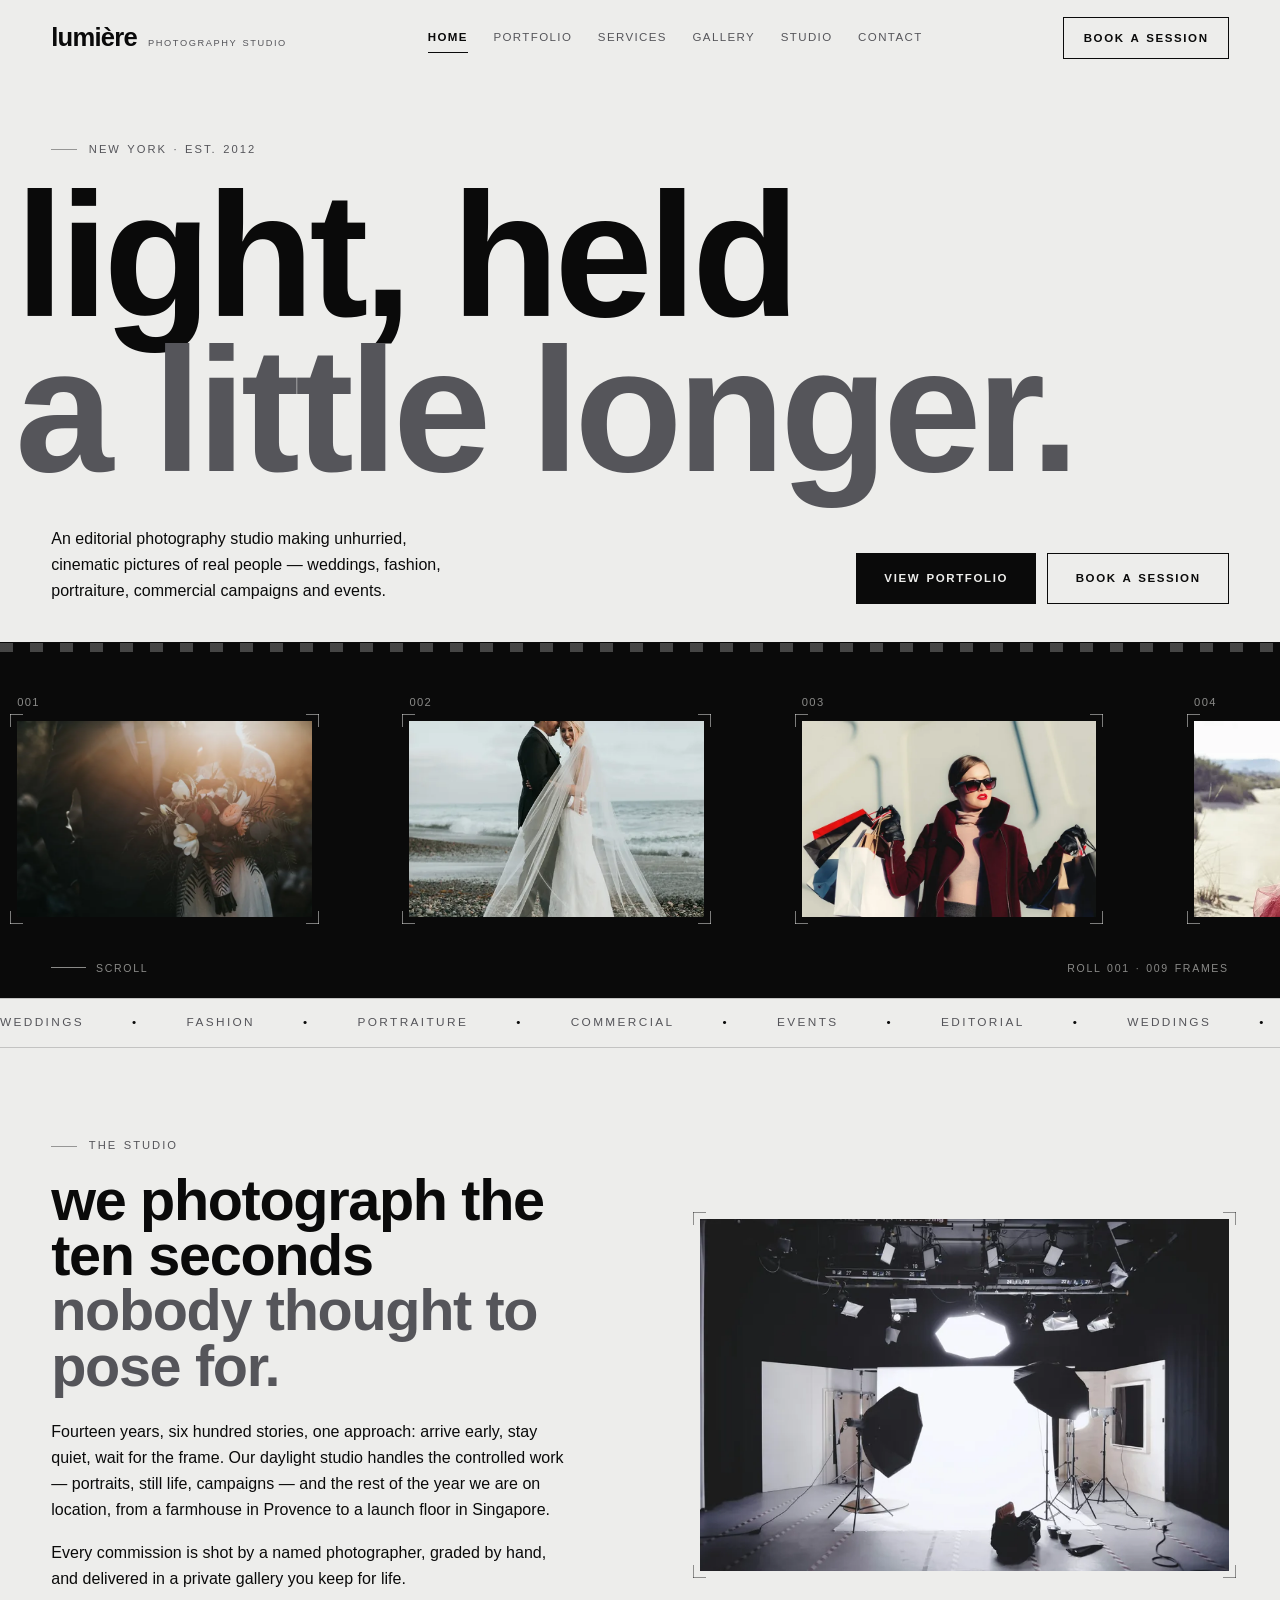
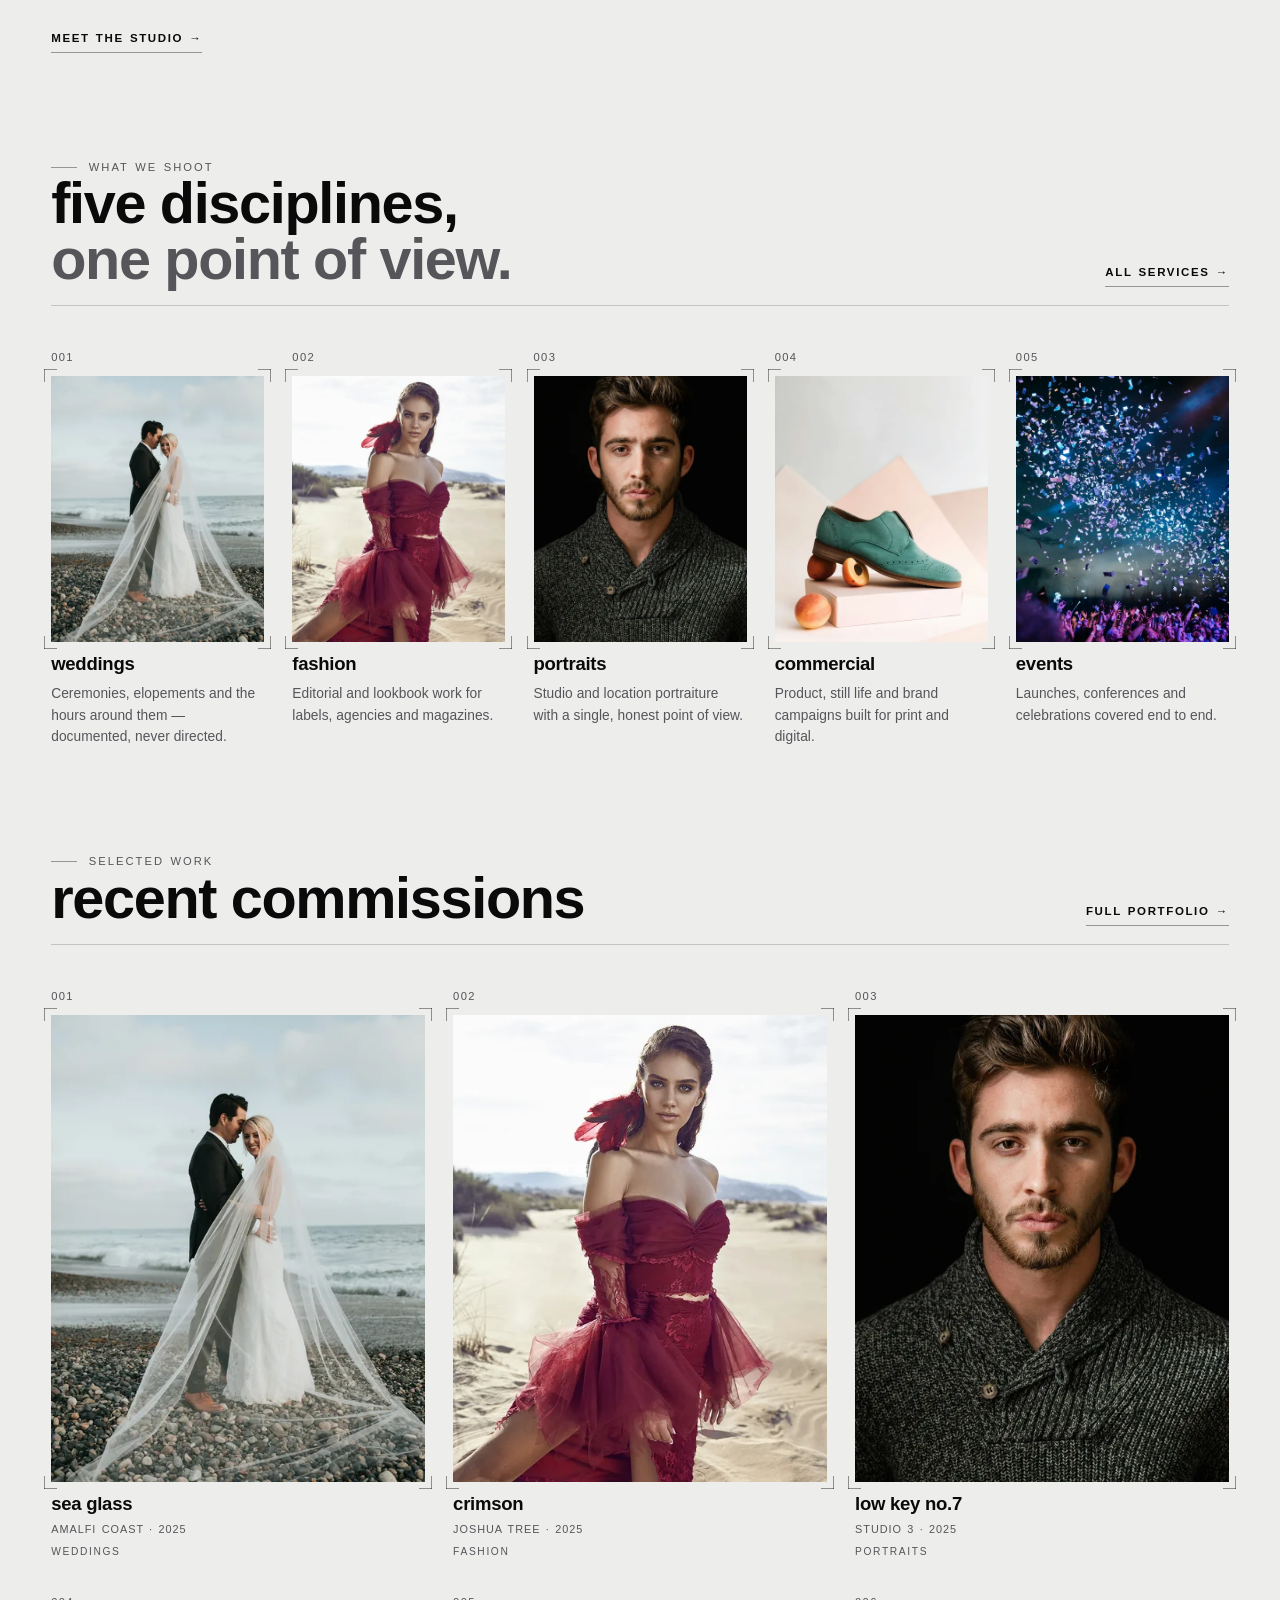
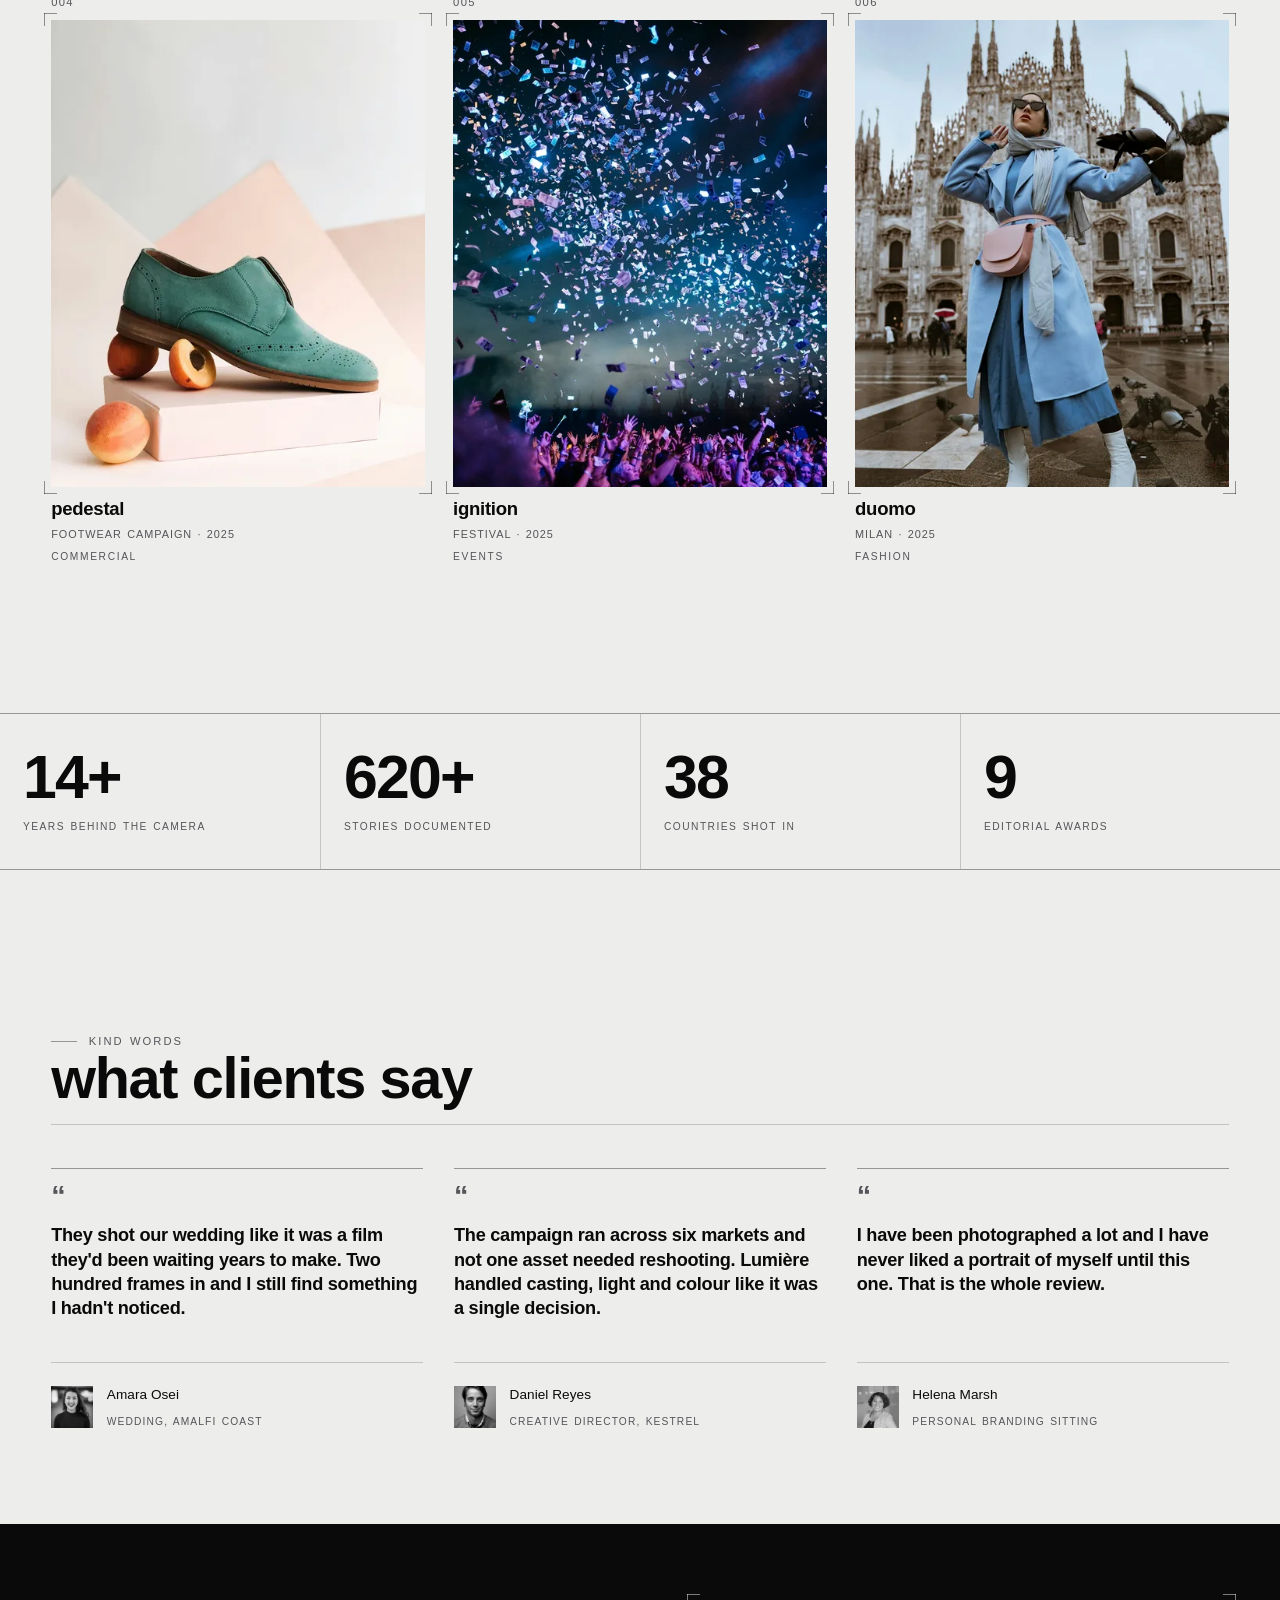
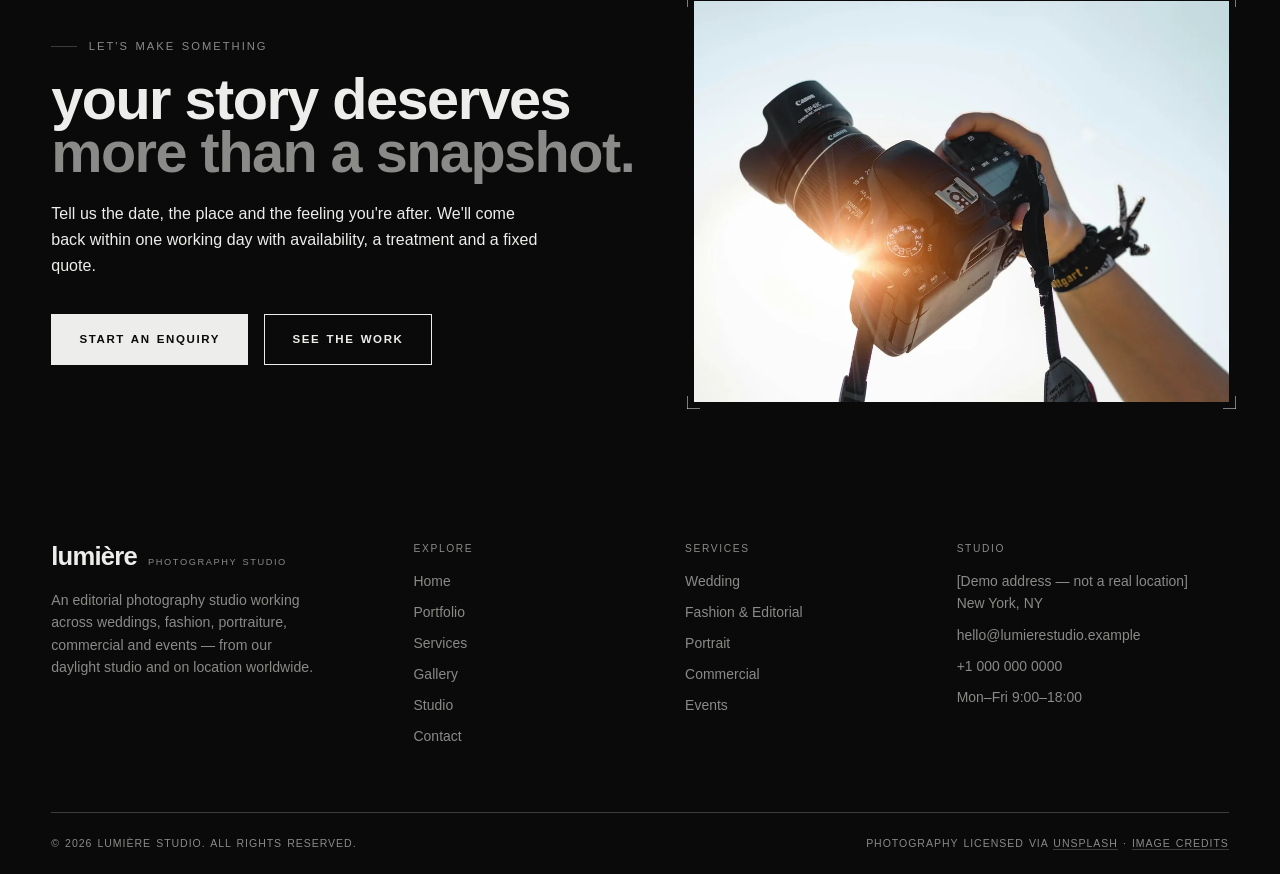
==== commit 7759ce7c: "type: new font pairing, scale retuned to the new metrics" ====
--- a/index.html
+++ b/index.html
@@ -11,8 +11,9 @@
 <meta property="og:type" content="website">
 <meta property="og:image" content="assets/images/hero/hero-golden-hour-vows-1400.webp">
 <link rel="icon" href="assets/favicon.svg" type="image/svg+xml">
-<link rel="preload" as="font" type="font/woff2" href="assets/fonts/syne-latin-800-normal.woff2" crossorigin>
-<link rel="preload" as="font" type="font/woff2" href="assets/fonts/space-grotesk-latin-400-normal.woff2" crossorigin>
+<link rel="preload" as="font" type="font/woff2" href="assets/fonts/bricolage-grotesque-latin-800-normal.woff2" crossorigin>
+<link rel="preload" as="font" type="font/woff2" href="assets/fonts/commissioner-latin-400-normal.woff2" crossorigin>
+<link rel="preload" as="font" type="font/woff2" href="assets/fonts/commissioner-latin-500-normal.woff2" crossorigin>
 <link rel="stylesheet" href="assets/css/main.css">
 </head>
 <body data-page="home">
--- a/assets/css/main.css
+++ b/assets/css/main.css
@@ -2,7 +2,7 @@
 
 /* ============================================================
    Lumière Studio — contact sheet design system
-   Type    : Syne (display) + Space Grotesk (text/UI), no serif
+   Type    : Bricolage Grotesque (display) + Commissioner (text/UI), no serif
    Colour  : ink #0A0A0A · paper #EDEDEB · grey #8A8A88
    Chrome  : hairlines only. No radii, no shadows, no gradients.
    ============================================================ */
@@ -16,9 +16,9 @@
   --rule-2:rgba(10,10,10,.38);
   --rule-on-ink:rgba(237,237,235,.22);
 
-  --display:"Syne","Helvetica Neue",Helvetica,Arial,sans-serif;
-  --sans:"Space Grotesk",-apple-system,BlinkMacSystemFont,"Segoe UI",Helvetica,Arial,sans-serif;
-  --mono:ui-monospace,SFMono-Regular,Menlo,"DejaVu Sans Mono",Consolas,monospace;
+  --display:"Bricolage Grotesque","Helvetica Neue",Helvetica,Arial,sans-serif;
+  --sans:"Commissioner",-apple-system,BlinkMacSystemFont,"Segoe UI",Helvetica,Arial,sans-serif;
+  --ui:var(--sans);        /* micro-labels, nav, buttons — tracked uppercase Commissioner */
 
   --pad:clamp(1.1rem,4vw,4rem);
   --maxw:1520px;
@@ -31,8 +31,8 @@
 @media (prefers-reduced-motion:reduce){html{scroll-behavior:auto}}
 body{
   margin:0;background:var(--paper);color:var(--ink);
-  font-family:var(--sans);font-weight:400;font-size:16.5px;line-height:1.62;
-  font-feature-settings:"tnum" 1;
+  font-family:var(--sans);font-weight:400;font-size:16.75px;line-height:1.6;
+  font-feature-settings:"tnum" 1;letter-spacing:.003em;
   -webkit-font-smoothing:antialiased;
 }
 img{display:block;max-width:100%;height:auto}
@@ -42,27 +42,36 @@
 
 /* ---------- type ---------- */
 h1,h2,h3,h4{
-  font-family:var(--display);font-weight:600;line-height:1;margin:0;
-  letter-spacing:-.02em;text-transform:lowercase;
+  font-family:var(--display);font-weight:600;line-height:1.02;margin:0;
+  letter-spacing:-.015em;text-transform:lowercase;
 }
 .h-display{
-  font-weight:800;font-size:clamp(2.5rem,9.6vw,9rem);line-height:.9;letter-spacing:-.045em;
-}
-.h1{font-size:clamp(2.1rem,6.4vw,5.2rem);line-height:.9;letter-spacing:-.035em;font-weight:800}
-.h2{font-size:clamp(1.75rem,4vw,3.3rem);line-height:.94;letter-spacing:-.03em;font-weight:800}
-.h3{font-size:clamp(1.25rem,2vw,1.75rem);letter-spacing:-.02em}
-.italic{font-style:normal;color:var(--grey-ink)}
+  font-weight:800;font-size:clamp(2.75rem,13.8vw,12.5rem);line-height:.88;letter-spacing:-.028em;
+}
+.h1{font-size:clamp(2.35rem,7.15vw,5.8rem);line-height:.92;letter-spacing:-.026em;font-weight:800}
+.h2{font-size:clamp(1.95rem,4.5vw,3.7rem);line-height:.96;letter-spacing:-.023em;font-weight:800}
+.h3{font-size:clamp(1.3rem,2.1vw,1.85rem);letter-spacing:-.018em}
+.italic{font-style:normal;font-weight:600;color:var(--grey-ink)}
 
 .eyebrow{
-  font-family:var(--mono);font-size:.68rem;font-weight:400;letter-spacing:.2em;
+  font-family:var(--ui);font-size:.7rem;font-weight:500;letter-spacing:.18em;
   text-transform:uppercase;color:var(--grey-ink);margin:0 0 1.1rem;
   display:flex;align-items:center;gap:.75rem;
 }
 .eyebrow::before{content:"";width:1.6rem;height:1px;background:var(--rule-2);flex:none}
 .eyebrow.center{justify-content:center}
-.lead{font-size:clamp(.98rem,1.05vw,1.08rem);color:var(--ink);max-width:60ch;line-height:1.66}
+.lead{font-size:clamp(1rem,1.06vw,1.1rem);color:var(--ink);max-width:58ch;line-height:1.62}
 p{margin:0 0 1.05em}
 .muted{color:var(--grey-ink)}
+
+/* tracked uppercase micro-labels: Commissioner has a narrow space,
+   so open word-spacing to keep multi-word labels legible */
+.eyebrow,.btn,.link-u,.nav a,.brand__sub,.crumbs,.filters button,
+.frame__c,.frame__m,.strip__foot,.series__n,.series__y,.series__c,
+.svc__n,.svc__price,.stat__l,.step__n,.member__r,.quote__r,.lb__cap,
+.field label,.info-item h4,.footer-col h4,.footer-bot,.marquee__t,.mobile-nav .meta{
+  word-spacing:.12em;
+}
 
 .wrap{width:100%;max-width:var(--maxw);margin-inline:auto;padding-inline:var(--pad)}
 .section{padding-block:clamp(3.4rem,7vw,7rem)}
@@ -72,7 +81,7 @@
 /* ---------- buttons ---------- */
 .btn{
   display:inline-flex;align-items:center;gap:.7rem;padding:.95rem 1.7rem;
-  font-family:var(--mono);font-size:.7rem;letter-spacing:.16em;text-transform:uppercase;
+  font-family:var(--ui);font-size:.72rem;font-weight:600;letter-spacing:.14em;text-transform:uppercase;
   border:1px solid var(--ink);color:var(--ink);background:transparent;border-radius:0;
   transition:background .25s var(--ease),color .25s var(--ease);
 }
@@ -80,8 +89,8 @@
 .btn--solid{background:var(--ink);color:var(--paper)}
 .btn--solid:hover{background:transparent;color:var(--ink)}
 .link-u{
-  display:inline-flex;align-items:center;gap:.5rem;font-family:var(--mono);font-size:.7rem;
-  letter-spacing:.16em;text-transform:uppercase;color:var(--ink);padding-bottom:.3rem;
+  display:inline-flex;align-items:center;gap:.5rem;font-family:var(--ui);font-size:.72rem;
+  font-weight:600;letter-spacing:.14em;text-transform:uppercase;color:var(--ink);padding-bottom:.3rem;
   border-bottom:1px solid var(--rule-2);transition:gap .25s var(--ease),border-color .25s var(--ease);
 }
 .link-u:hover{gap:.9rem;border-color:var(--ink)}
@@ -123,26 +132,26 @@
 /* ---------- frame (contact-sheet cell) ---------- */
 .frame{position:relative;display:block}
 .frame__n{
-  display:block;font-family:var(--mono);font-size:.68rem;letter-spacing:.14em;
-  color:var(--grey-ink);margin-bottom:.55rem;
-}
-.frame__n b{font-weight:400;color:var(--ink)}
+  display:block;font-family:var(--ui);font-size:.7rem;font-weight:500;letter-spacing:.12em;
+  font-variant-numeric:tabular-nums;color:var(--grey-ink);margin-bottom:.55rem;
+}
+.frame__n b{font-weight:600;color:var(--ink)}
 .on-ink .frame__n,.frame--ink .frame__n{color:var(--grey)}
 .frame__cap{display:block;padding-top:.75rem}
 .frame__t{
   display:block;font-family:var(--display);font-weight:600;text-transform:lowercase;
-  font-size:clamp(1.05rem,1.4vw,1.3rem);line-height:1.05;letter-spacing:-.02em;
+  font-size:clamp(1.08rem,1.45vw,1.35rem);line-height:1.1;letter-spacing:-.015em;
 }
 .frame__m{
-  display:block;font-family:var(--mono);font-size:.66rem;letter-spacing:.1em;
+  display:block;font-family:var(--ui);font-size:.68rem;font-weight:500;letter-spacing:.09em;
   color:var(--grey-ink);margin-top:.4rem;text-transform:uppercase;
 }
 .frame--ink .frame__m,.on-ink .frame__m{color:var(--grey)}
 .frame__c{
-  display:block;font-family:var(--mono);font-size:.62rem;letter-spacing:.18em;
+  display:block;font-family:var(--ui);font-size:.64rem;font-weight:500;letter-spacing:.16em;
   text-transform:uppercase;color:var(--grey-ink);margin-top:.35rem;
 }
-.frame__d{display:block;font-size:.86rem;color:var(--grey-ink);margin-top:.55rem;max-width:38ch}
+.frame__d{display:block;font-size:.86rem;line-height:1.55;color:var(--grey-ink);margin-top:.55rem;max-width:37ch}
 a.frame .media{transition:opacity .25s var(--ease)}
 a.frame:hover .media{opacity:.86}
 @media (prefers-reduced-motion:reduce){a.frame .media{transition:none}}
@@ -156,21 +165,21 @@
 .site-header__in{display:flex;align-items:center;justify-content:space-between;gap:2rem;height:clamp(60px,6vw,76px)}
 .brand{display:flex;align-items:baseline;gap:.7rem;flex:none;min-width:0}
 .brand__name{
-  font-family:var(--display);font-weight:800;font-size:clamp(1.15rem,1.7vw,1.5rem);
-  text-transform:lowercase;letter-spacing:-.035em;line-height:1;
+  font-family:var(--display);font-weight:800;font-size:clamp(1.2rem,2vw,1.78rem);
+  text-transform:lowercase;letter-spacing:-.03em;line-height:1;
 }
 .brand__sub{
-  font-family:var(--mono);font-size:.56rem;letter-spacing:.22em;text-transform:uppercase;
+  font-family:var(--ui);font-size:.58rem;font-weight:500;letter-spacing:.17em;text-transform:uppercase;
   color:var(--grey-ink);white-space:nowrap;
 }
 .nav{display:flex;align-items:center;gap:clamp(1rem,2vw,2rem)}
 .nav a{
-  font-family:var(--mono);font-size:.7rem;letter-spacing:.14em;text-transform:uppercase;
+  font-family:var(--ui);font-size:.72rem;font-weight:500;letter-spacing:.12em;text-transform:uppercase;
   color:var(--grey-ink);padding-block:.35rem;border-bottom:1px solid transparent;
   transition:color .2s linear,border-color .2s linear;
 }
 .nav a:hover{color:var(--ink);border-bottom-color:var(--ink)}
-.nav a[aria-current="page"]{color:var(--ink);border-bottom-color:var(--ink)}
+.nav a[aria-current="page"]{color:var(--ink);font-weight:600;border-bottom-color:var(--ink)}
 .header-cta{display:inline-flex;padding:.7rem 1.2rem}
 .burger{display:none;width:44px;height:44px;align-items:center;justify-content:center;flex:none;margin-right:-10px}
 .burger span{display:block;width:22px;height:1px;background:var(--ink);position:relative;transition:background .2s linear}
@@ -188,11 +197,11 @@
 }
 body.menu-open .mobile-nav{opacity:1;visibility:visible}
 .mobile-nav a{
-  font-family:var(--display);font-weight:800;text-transform:lowercase;letter-spacing:-.035em;
-  font-size:clamp(2rem,10vw,3rem);padding:.3rem 0;color:var(--ink);
+  font-family:var(--display);font-weight:800;text-transform:lowercase;letter-spacing:-.03em;
+  font-size:clamp(2.35rem,11.5vw,3.5rem);padding:.3rem 0;color:var(--ink);
 }
 .mobile-nav a+a{border-top:1px solid var(--rule)}
-.mobile-nav .meta{margin-top:2rem;font-family:var(--mono);font-size:.68rem;letter-spacing:.1em;color:var(--grey-ink);text-transform:uppercase}
+.mobile-nav .meta{margin-top:2rem;font-family:var(--ui);font-size:.7rem;font-weight:500;letter-spacing:.09em;color:var(--grey-ink);text-transform:uppercase}
 @media (max-width:1040px){.nav,.header-cta{display:none}.burger{display:flex}}
 
 /* ---------- reel (home hero) ---------- */
@@ -204,7 +213,7 @@
   display:grid;grid-template-columns:minmax(0,1fr) auto;gap:1.6rem 3rem;align-items:end;
   padding-block:clamp(1.6rem,3vw,2.6rem);
 }
-.reel__meta .lead{max-width:46ch;margin:0}
+.reel__meta .lead{max-width:45ch;margin:0}
 .reel__actions{display:flex;gap:.7rem;flex-wrap:wrap}
 @media (max-width:820px){.reel__meta{grid-template-columns:1fr;align-items:start}}
 
@@ -227,7 +236,7 @@
 .strip__foot{
   display:flex;justify-content:space-between;align-items:center;gap:1.5rem;flex-wrap:wrap;
   padding:0 var(--pad) clamp(.9rem,1.6vw,1.3rem);
-  font-family:var(--mono);font-size:.64rem;letter-spacing:.18em;text-transform:uppercase;color:var(--grey);
+  font-family:var(--ui);font-size:.66rem;font-weight:500;letter-spacing:.16em;text-transform:uppercase;color:var(--grey);
 }
 .strip__hint{display:inline-flex;align-items:center;gap:.6rem}
 .strip__hint i{display:block;width:2.2rem;height:1px;background:var(--grey);font-style:normal}
@@ -236,10 +245,10 @@
 .masthead{padding-top:clamp(2rem,4.5vw,4rem);padding-bottom:clamp(1.6rem,3vw,2.6rem)}
 .masthead__grid{display:grid;grid-template-columns:minmax(0,1fr) minmax(0,.92fr);gap:clamp(1.6rem,4vw,4rem);align-items:end}
 .masthead .lead{margin-top:1.1rem}
-.masthead .h1{font-size:clamp(1.9rem,4.3vw,3.5rem)}
+.masthead .h1{font-size:clamp(2.1rem,4.8vw,3.9rem)}
 .masthead__frame .media{aspect-ratio:3/2}
 @media (max-width:900px){.masthead__grid{grid-template-columns:1fr}}
-.crumbs{font-family:var(--mono);font-size:.64rem;letter-spacing:.16em;text-transform:uppercase;color:var(--grey-ink);margin-bottom:1.1rem}
+.crumbs{font-family:var(--ui);font-size:.66rem;font-weight:500;letter-spacing:.14em;text-transform:uppercase;color:var(--grey-ink);margin-bottom:1.1rem}
 .crumbs a{border-bottom:1px solid var(--rule)}
 .crumbs a:hover{border-color:var(--ink)}
 
@@ -278,11 +287,11 @@
   grid-template-columns:4.5rem minmax(0,1fr) 9rem 6rem;gap:1.2rem;
   padding-block:clamp(.9rem,1.9vw,1.5rem);border-bottom:1px solid var(--rule);
 }
-.series__n,.series__y,.series__c{font-family:var(--mono);font-size:.68rem;letter-spacing:.14em;text-transform:uppercase;color:var(--grey-ink)}
+.series__n,.series__y,.series__c{font-family:var(--ui);font-size:.7rem;font-weight:500;letter-spacing:.12em;font-variant-numeric:tabular-nums;text-transform:uppercase;color:var(--grey-ink)}
 .series__c{text-align:right}
 .series__name{
-  font-family:var(--display);font-weight:800;text-transform:lowercase;letter-spacing:-.035em;
-  font-size:clamp(1.5rem,3.6vw,3rem);line-height:1;
+  font-family:var(--display);font-weight:800;text-transform:lowercase;letter-spacing:-.03em;
+  font-size:clamp(1.7rem,4.1vw,3.4rem);line-height:1.04;
 }
 .series__peek{
   position:absolute;top:50%;right:16.5rem;width:clamp(150px,13vw,215px);
@@ -296,7 +305,7 @@
 @media (max-width:900px){
   .series__row{grid-template-columns:3.4rem minmax(0,1fr) auto;column-gap:1rem;row-gap:.35rem;align-items:baseline}
   .series__n{grid-column:1;grid-row:1}
-  .series__name{grid-column:2/-1;grid-row:1;font-size:clamp(1.5rem,7.4vw,2.4rem)}
+  .series__name{grid-column:2/-1;grid-row:1;font-size:clamp(1.7rem,8.2vw,2.7rem)}
   .series__y{grid-column:2;grid-row:2}
   .series__c{grid-column:3;grid-row:2;text-align:right}
   .series__peek{
@@ -310,12 +319,12 @@
 /* ---------- filters ---------- */
 .filters{display:flex;flex-wrap:wrap;gap:.4rem;margin-bottom:clamp(1.4rem,2.6vw,2.2rem)}
 .filters button{
-  padding:.55rem 1rem;border:1px solid var(--rule-2);font-family:var(--mono);font-size:.66rem;
-  letter-spacing:.14em;text-transform:uppercase;color:var(--grey-ink);
+  padding:.55rem 1rem;border:1px solid var(--rule-2);font-family:var(--ui);font-size:.68rem;
+  font-weight:500;letter-spacing:.12em;text-transform:uppercase;color:var(--grey-ink);
   transition:color .2s linear,border-color .2s linear,background .2s linear;
 }
 .filters button:hover{color:var(--ink);border-color:var(--ink)}
-.filters button.is-active{background:var(--ink);border-color:var(--ink);color:var(--paper)}
+.filters button.is-active{background:var(--ink);border-color:var(--ink);color:var(--paper);font-weight:600}
 
 /* ---------- service rows ---------- */
 .svc{
@@ -325,20 +334,20 @@
 .svc:last-child{border-bottom:1px solid var(--rule)}
 .svc--flip .svc__media{order:2}
 .svc__media .media{aspect-ratio:3/2}
-.svc__n{font-family:var(--mono);font-size:.8rem;letter-spacing:.24em;color:var(--grey-ink)}
+.svc__n{font-family:var(--ui);font-size:.82rem;font-weight:500;letter-spacing:.2em;font-variant-numeric:tabular-nums;color:var(--grey-ink)}
 .svc__list{list-style:none;padding:0;margin:1.2rem 0 1.6rem;display:grid;gap:.45rem}
 .svc__list li{font-size:.9rem;color:var(--ink);padding-left:1.35rem;position:relative}
 .svc__list li::before{content:"";position:absolute;left:0;top:.72em;width:.7rem;height:1px;background:var(--rule-2)}
-.svc__price{font-family:var(--mono);font-size:.7rem;letter-spacing:.14em;text-transform:uppercase;color:var(--grey-ink);margin-bottom:1.4rem}
-.svc__price b{color:var(--ink);font-weight:500}
+.svc__price{font-family:var(--ui);font-size:.72rem;font-weight:500;letter-spacing:.12em;text-transform:uppercase;color:var(--grey-ink);margin-bottom:1.4rem}
+.svc__price b{color:var(--ink);font-weight:600}
 @media (max-width:900px){.svc{grid-template-columns:1fr}.svc--flip .svc__media{order:0}}
 
 /* ---------- stats ---------- */
 .stats{display:grid;grid-template-columns:repeat(4,1fr);gap:0;border-block:1px solid var(--rule-2)}
 .stat{padding:clamp(1.4rem,2.6vw,2.2rem) clamp(.9rem,1.8vw,1.5rem);border-left:1px solid var(--rule)}
 .stat:first-child{border-left:0}
-.stat__n{font-family:var(--display);font-weight:800;font-size:clamp(2rem,4vw,3.1rem);letter-spacing:-.04em;line-height:1}
-.stat__l{font-family:var(--mono);font-size:.62rem;letter-spacing:.16em;text-transform:uppercase;color:var(--grey-ink);margin-top:.7rem}
+.stat__n{font-family:var(--display);font-weight:800;font-size:clamp(2.4rem,4.9vw,3.8rem);letter-spacing:-.03em;line-height:1;font-variant-numeric:tabular-nums}
+.stat__l{font-family:var(--ui);font-size:.64rem;font-weight:500;letter-spacing:.14em;text-transform:uppercase;color:var(--grey-ink);margin-top:.7rem}
 @media (max-width:700px){
   .stats{grid-template-columns:repeat(2,1fr)}
   .stat:nth-child(odd){border-left:0}
@@ -356,7 +365,7 @@
 .lb{position:fixed;inset:0;z-index:200;background:rgba(10,10,10,.97);color:var(--paper);display:none;align-items:center;justify-content:center;padding:clamp(1rem,4vw,3.5rem)}
 .lb.is-open{display:flex}
 .lb img{max-width:min(100%,1400px);max-height:80vh;object-fit:contain;width:auto;height:auto;border-radius:0}
-.lb__cap{position:absolute;left:0;right:0;bottom:clamp(1rem,3vw,2rem);text-align:center;font-family:var(--mono);font-size:.66rem;letter-spacing:.14em;text-transform:uppercase;color:var(--grey);padding-inline:2rem}
+.lb__cap{position:absolute;left:0;right:0;bottom:clamp(1rem,3vw,2rem);text-align:center;font-family:var(--ui);font-size:.68rem;font-weight:500;letter-spacing:.12em;text-transform:uppercase;color:var(--grey);padding-inline:2rem}
 .lb__btn{position:absolute;top:50%;transform:translateY(-50%);width:52px;height:52px;border:1px solid var(--rule-on-ink);display:grid;place-items:center;color:var(--paper);transition:background .2s linear,color .2s linear}
 .lb__btn:hover{background:var(--paper);color:var(--ink)}
 .lb__prev{left:clamp(.6rem,2vw,2rem)}.lb__next{right:clamp(.6rem,2vw,2rem)}
@@ -366,25 +375,25 @@
 
 /* ---------- testimonials ---------- */
 .quote{border-top:1px solid var(--rule-2);padding-top:1.2rem;display:flex;flex-direction:column;height:100%}
-.quote__mark{font-family:var(--display);font-weight:800;font-size:1.4rem;line-height:.6;color:var(--grey-ink);margin-bottom:1.1rem}
-.quote p{font-family:var(--display);font-weight:600;font-size:clamp(1.02rem,1.4vw,1.24rem);line-height:1.3;letter-spacing:-.02em;color:var(--ink);flex:1}
+.quote__mark{font-family:var(--display);font-weight:800;font-size:1.8rem;line-height:.6;color:var(--grey-ink);margin-bottom:1.1rem}
+.quote p{font-family:var(--display);font-weight:600;font-size:clamp(1.04rem,1.42vw,1.26rem);line-height:1.34;letter-spacing:-.014em;color:var(--ink);flex:1}
 .quote__by{display:flex;align-items:center;gap:.85rem;margin-top:1.4rem;padding-top:1.1rem;border-top:1px solid var(--rule)}
 .quote__by img{width:42px;height:42px;border-radius:0;object-fit:cover;flex:none;filter:grayscale(1)}
 .quote__n{font-size:.85rem;color:var(--ink)}
-.quote__r{font-family:var(--mono);font-size:.62rem;letter-spacing:.12em;text-transform:uppercase;color:var(--grey-ink)}
+.quote__r{font-family:var(--ui);font-size:.64rem;font-weight:500;letter-spacing:.11em;text-transform:uppercase;color:var(--grey-ink)}
 
 /* ---------- team ---------- */
 .member .media{aspect-ratio:1/1;margin-bottom:1rem}
-.member__n{font-family:var(--display);font-weight:600;text-transform:lowercase;font-size:1.3rem;letter-spacing:-.02em}
-.member__r{font-family:var(--mono);font-size:.62rem;letter-spacing:.16em;text-transform:uppercase;color:var(--grey-ink);margin-top:.4rem}
+.member__n{font-family:var(--display);font-weight:600;text-transform:lowercase;font-size:1.35rem;letter-spacing:-.015em}
+.member__r{font-family:var(--ui);font-size:.64rem;font-weight:500;letter-spacing:.14em;text-transform:uppercase;color:var(--grey-ink);margin-top:.4rem}
 .member__b{font-size:.87rem;color:var(--grey-ink);margin-top:.6rem}
 
 /* ---------- process ---------- */
 .steps{display:grid;grid-template-columns:repeat(4,1fr);gap:0;border-top:1px solid var(--rule-2)}
 .step{padding:clamp(1.4rem,2.4vw,2.2rem) clamp(1rem,1.8vw,1.6rem);border-left:1px solid var(--rule);border-bottom:1px solid var(--rule)}
 .step:first-child{border-left:0}
-.step__n{font-family:var(--mono);font-size:.7rem;letter-spacing:.24em;color:var(--grey-ink);margin-bottom:1.4rem}
-.step h3{font-size:1.15rem;margin-bottom:.5rem}
+.step__n{font-family:var(--ui);font-size:.72rem;font-weight:500;letter-spacing:.2em;font-variant-numeric:tabular-nums;color:var(--grey-ink);margin-bottom:1.4rem}
+.step h3{font-size:1.2rem;margin-bottom:.5rem}
 .step p{font-size:.86rem;color:var(--grey-ink);margin:0}
 @media (max-width:900px){.steps{grid-template-columns:repeat(2,1fr)}.step:nth-child(odd){border-left:0}}
 @media (max-width:520px){.steps{grid-template-columns:1fr}.step{border-left:0}}
@@ -392,7 +401,7 @@
 /* ---------- forms ---------- */
 .form{display:grid;gap:1.25rem}
 .field{display:grid;gap:.45rem}
-.field label{font-family:var(--mono);font-size:.63rem;letter-spacing:.16em;text-transform:uppercase;color:var(--grey-ink)}
+.field label{font-family:var(--ui);font-size:.65rem;font-weight:500;letter-spacing:.14em;text-transform:uppercase;color:var(--grey-ink)}
 .field input,.field select,.field textarea{
   width:100%;background:transparent;border:0;border-bottom:1px solid var(--rule-2);
   color:var(--ink);font-family:var(--sans);font-size:.95rem;font-weight:400;padding:.75rem 0;
@@ -411,7 +420,7 @@
 /* ---------- contact info ---------- */
 .info-item{padding-block:1.15rem;border-bottom:1px solid var(--rule)}
 .info-item:first-child{border-top:1px solid var(--rule)}
-.info-item h4{font-family:var(--mono);font-size:.63rem;letter-spacing:.16em;text-transform:uppercase;color:var(--grey-ink);font-weight:400;margin-bottom:.45rem}
+.info-item h4{font-family:var(--ui);font-size:.65rem;letter-spacing:.14em;text-transform:uppercase;color:var(--grey-ink);font-weight:500;margin-bottom:.45rem}
 .info-item p{margin:0;color:var(--ink);font-size:.95rem}
 .info-item a{border-bottom:1px solid var(--rule)}
 .info-item a:hover{border-color:var(--ink)}
@@ -431,8 +440,8 @@
 .cta-band .btn--solid{background:var(--paper);color:var(--ink)}
 .cta-band .btn--solid:hover{background:transparent;color:var(--paper)}
 .cta-band .media{aspect-ratio:4/3;background-color:var(--ink-2)}
-.cta-band__text>*{max-width:56ch}
-.cta-band .h1{font-size:clamp(1.9rem,4vw,3.4rem)}
+.cta-band__text>*{max-width:55ch}
+.cta-band .h1{font-size:clamp(2.1rem,4.5vw,3.8rem)}
 @media (max-width:900px){.cta-band__in{grid-template-columns:1fr}}
 
 /* ---------- footer ---------- */
@@ -443,14 +452,14 @@
 .site-footer .brand__name{color:var(--paper)}
 .site-footer .brand__sub{color:var(--grey)}
 .site-footer .muted{color:var(--grey)}
-.footer-col h4{font-family:var(--mono);font-size:.62rem;letter-spacing:.18em;text-transform:uppercase;color:var(--grey);font-weight:400;margin-bottom:1rem}
+.footer-col h4{font-family:var(--ui);font-size:.64rem;letter-spacing:.16em;text-transform:uppercase;color:var(--grey);font-weight:500;margin-bottom:1rem}
 .footer-col ul{list-style:none;margin:0;padding:0;display:grid;gap:.55rem}
 .footer-col a,.footer-col li{font-size:.87rem;color:var(--grey);transition:color .2s linear}
 .footer-col a:hover{color:var(--paper)}
 .footer-bot{
   display:flex;justify-content:space-between;gap:1.5rem;flex-wrap:wrap;padding-block:1.4rem;
-  border-top:1px solid var(--rule-on-ink);font-family:var(--mono);font-size:.64rem;
-  letter-spacing:.1em;text-transform:uppercase;color:var(--grey);
+  border-top:1px solid var(--rule-on-ink);font-family:var(--ui);font-size:.66rem;font-weight:500;
+  letter-spacing:.09em;text-transform:uppercase;color:var(--grey);
 }
 .footer-bot a{color:var(--grey);border-bottom:1px solid var(--rule-on-ink)}
 .footer-bot a:hover{color:var(--paper)}
@@ -465,7 +474,7 @@
 .marquee{overflow:hidden;border-block:1px solid var(--rule);padding-block:.9rem}
 .marquee__t{
   display:flex;gap:3rem;white-space:nowrap;animation:mq 40s linear infinite;
-  font-family:var(--mono);font-size:.72rem;letter-spacing:.24em;text-transform:uppercase;color:var(--grey-ink);
+  font-family:var(--ui);font-size:.74rem;font-weight:500;letter-spacing:.2em;text-transform:uppercase;color:var(--grey-ink);
 }
 .marquee__t span{display:flex;align-items:center;gap:3rem}
 .marquee__t i{color:var(--ink);font-style:normal}
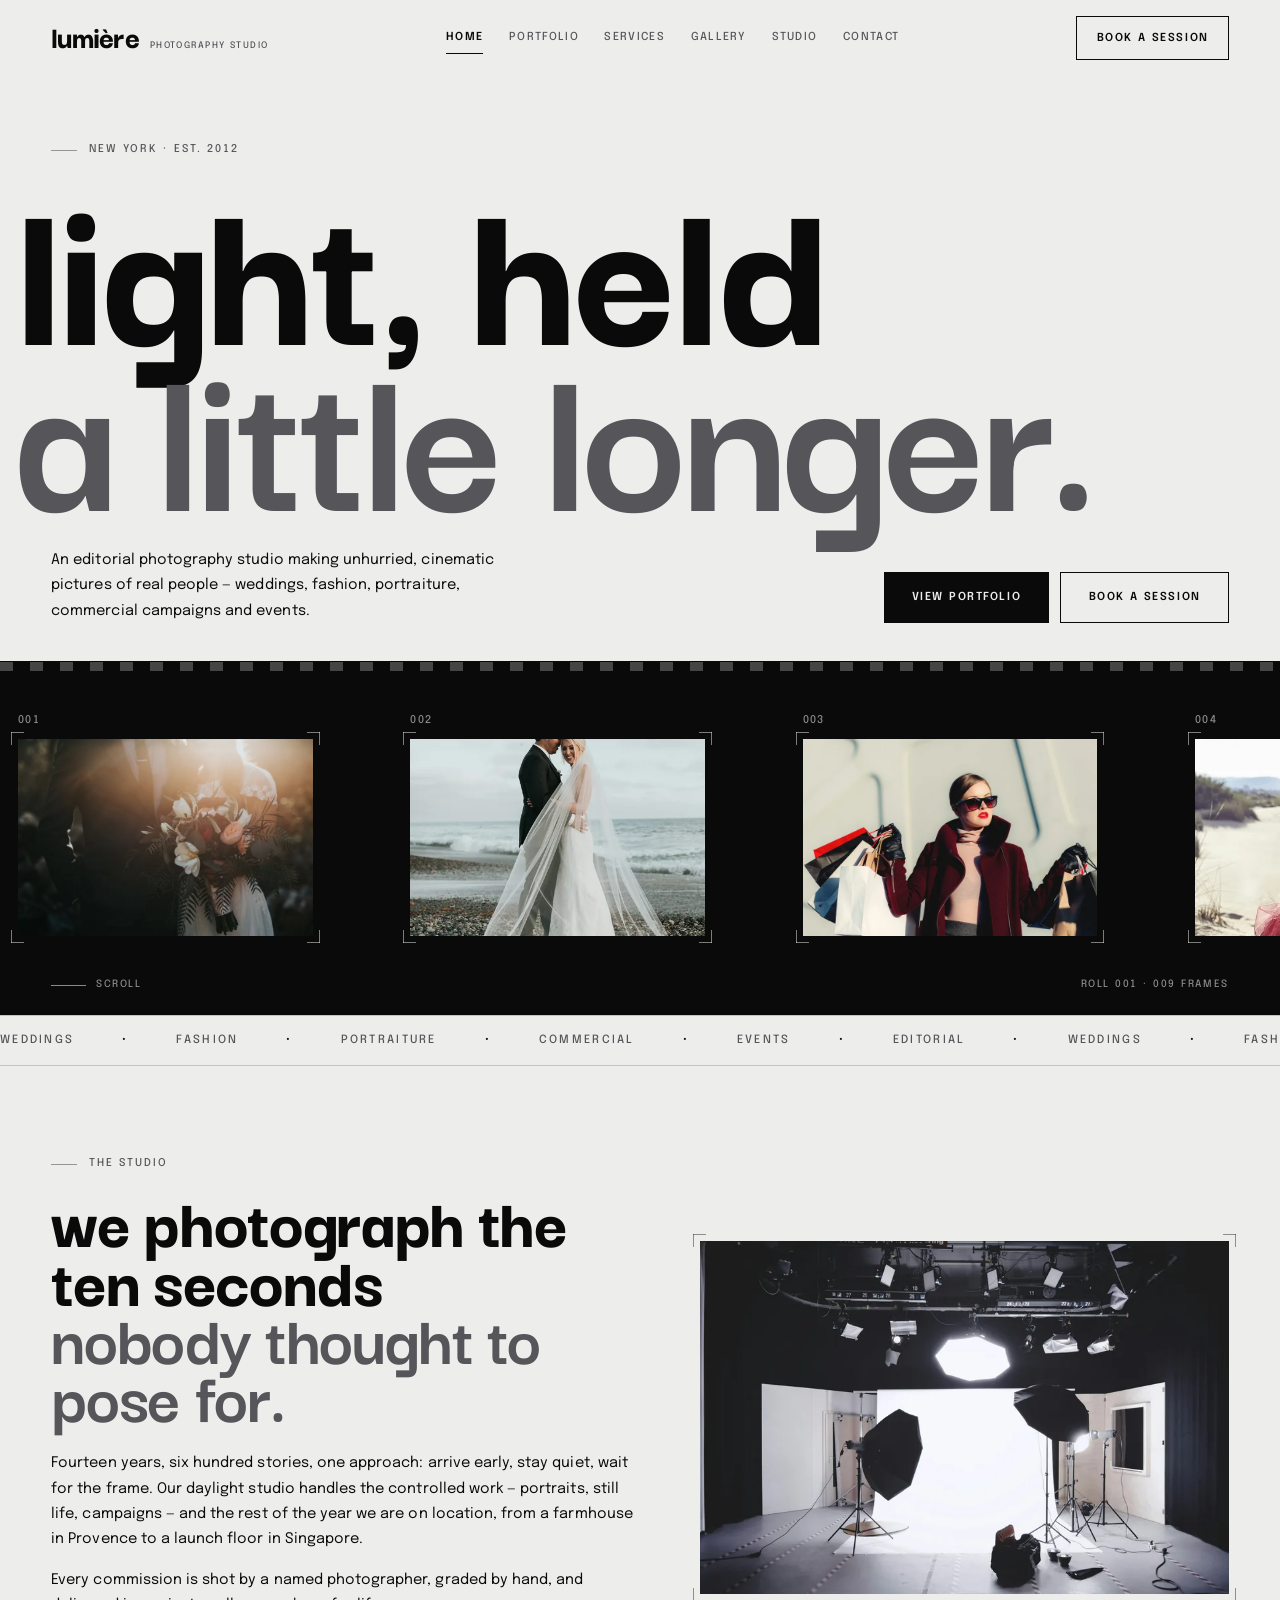
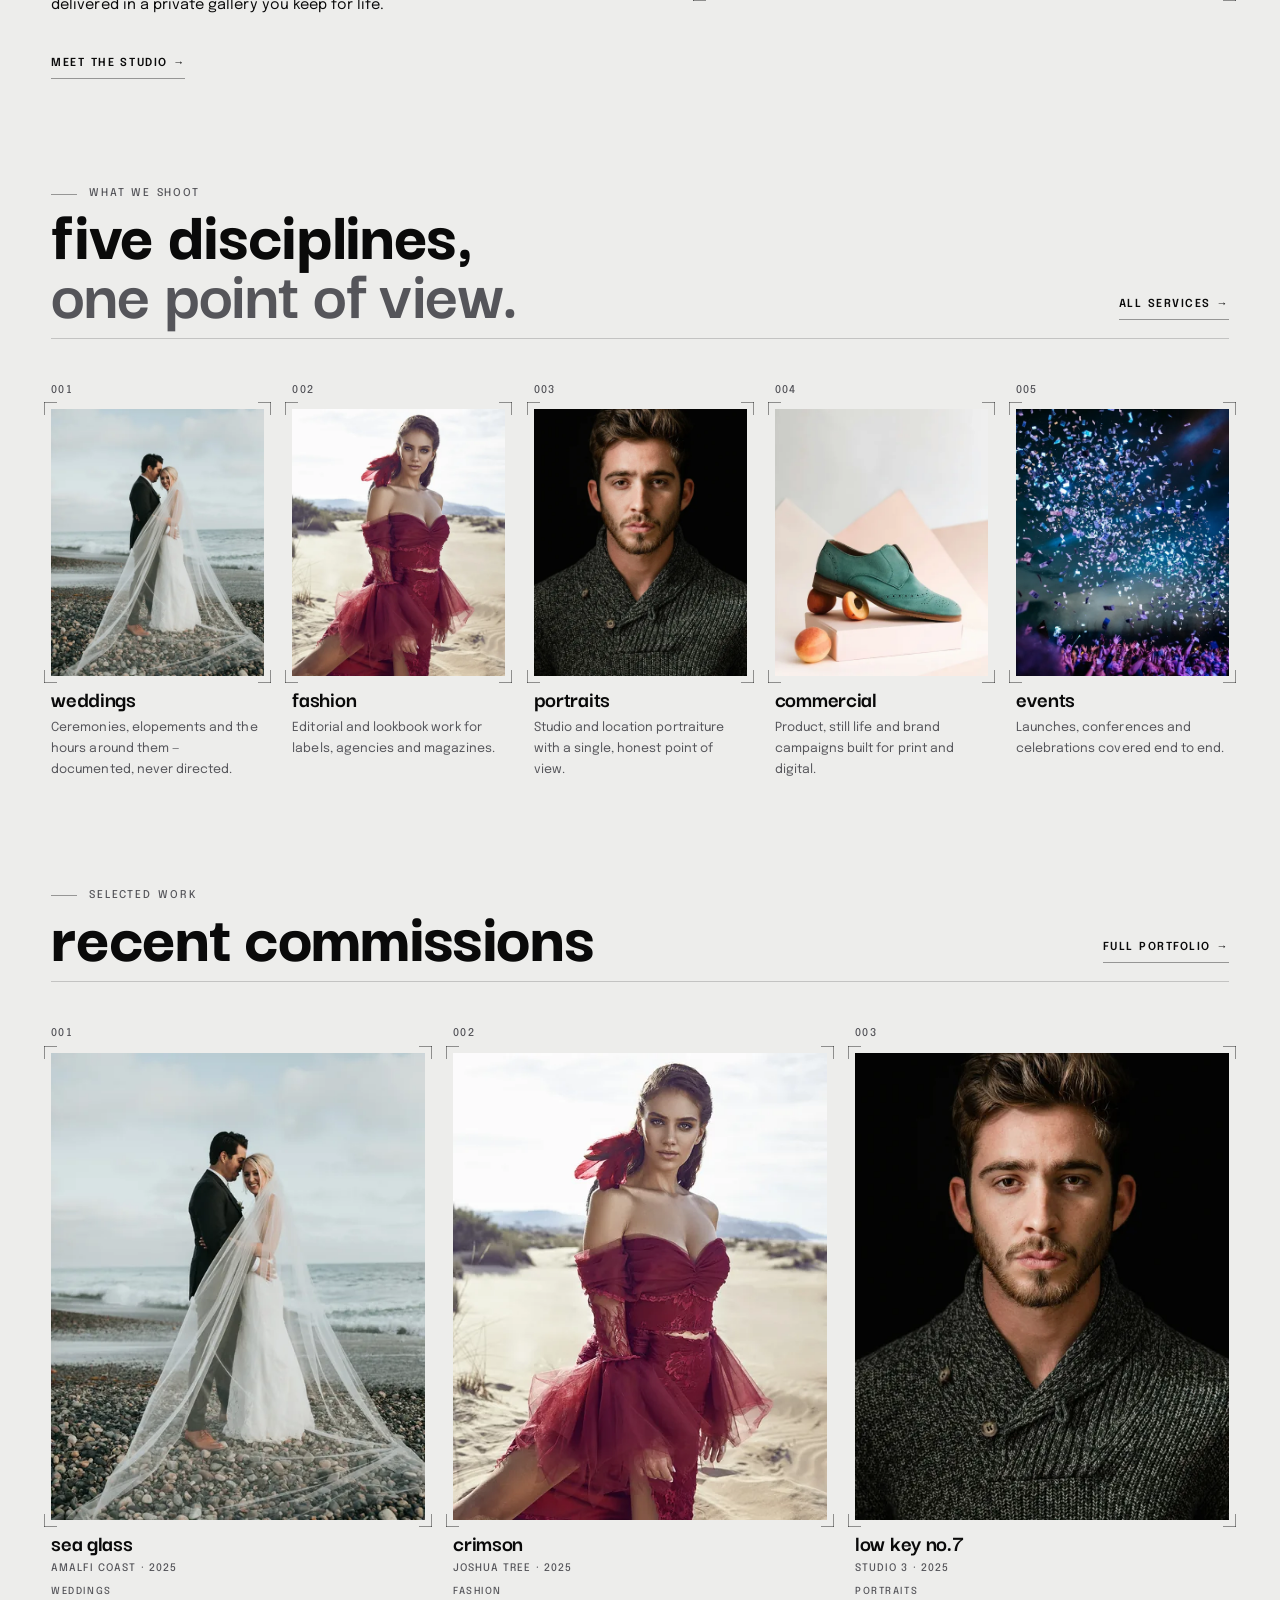
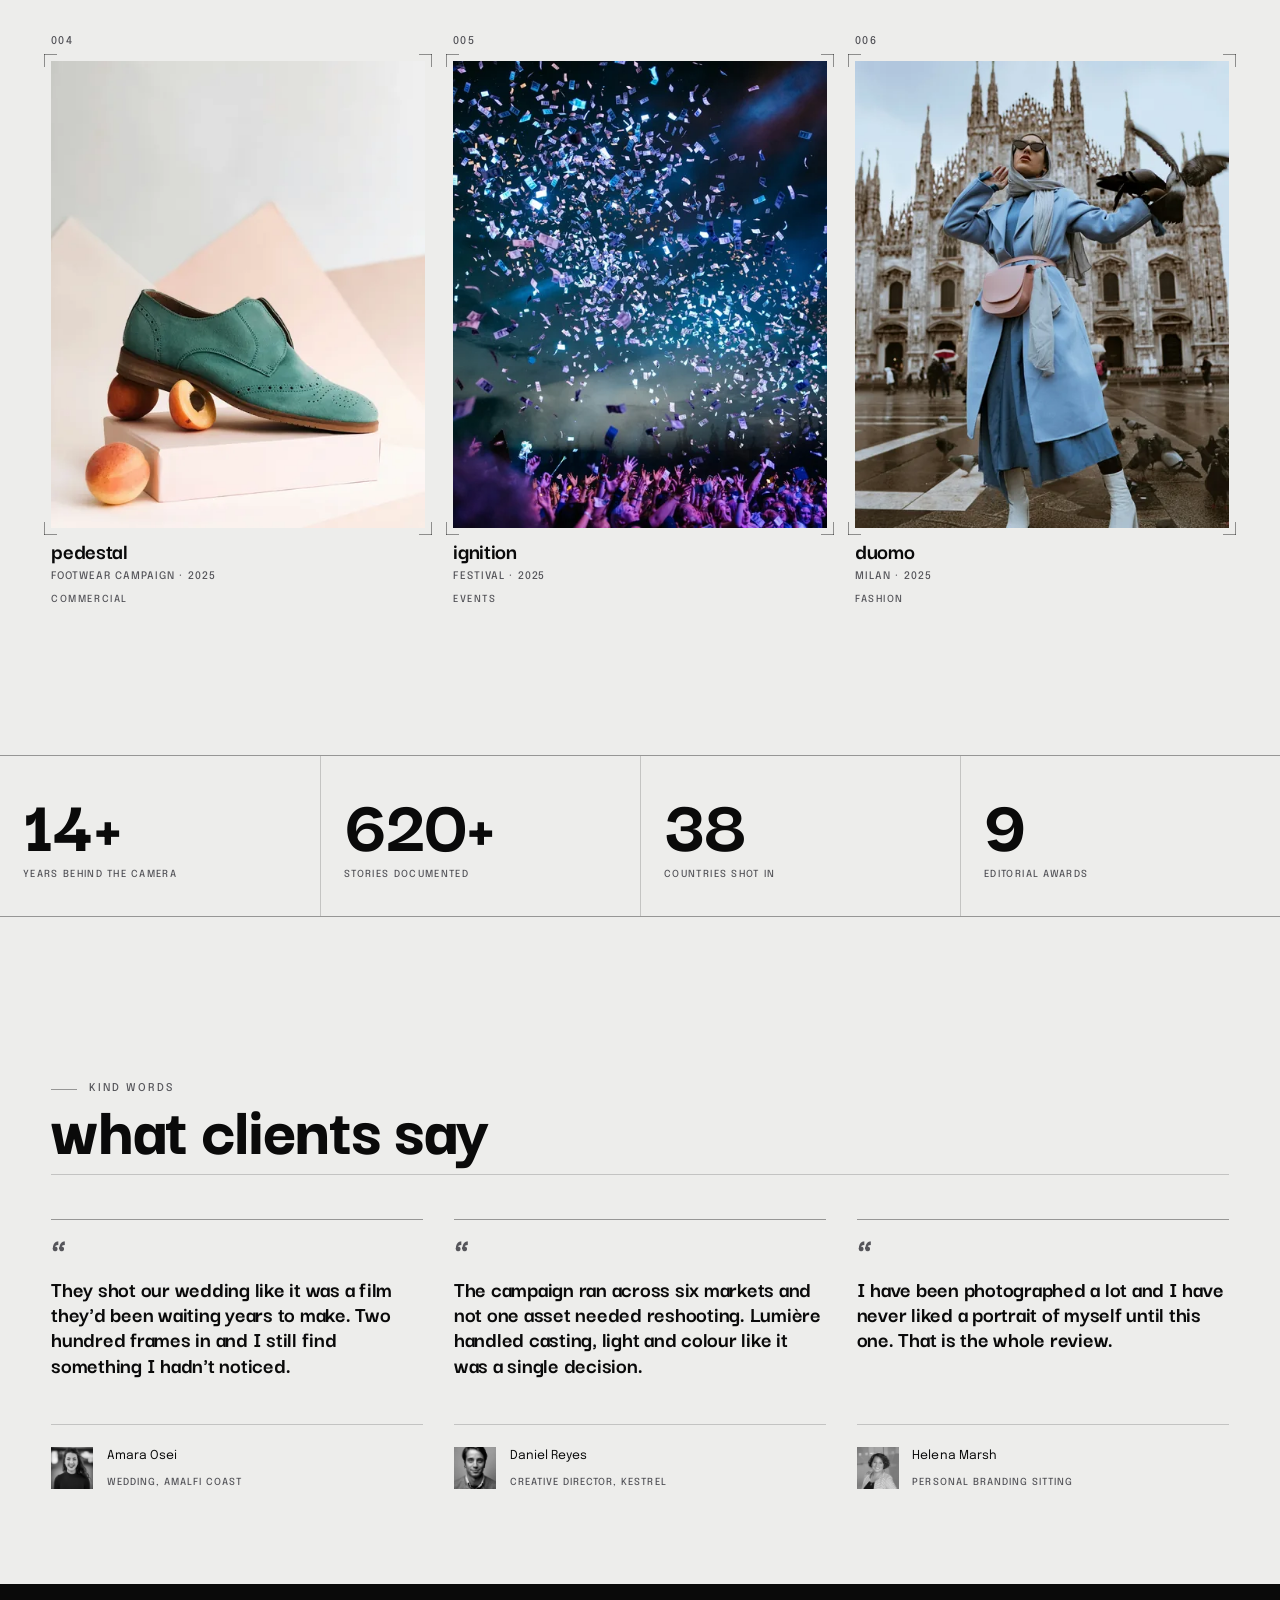
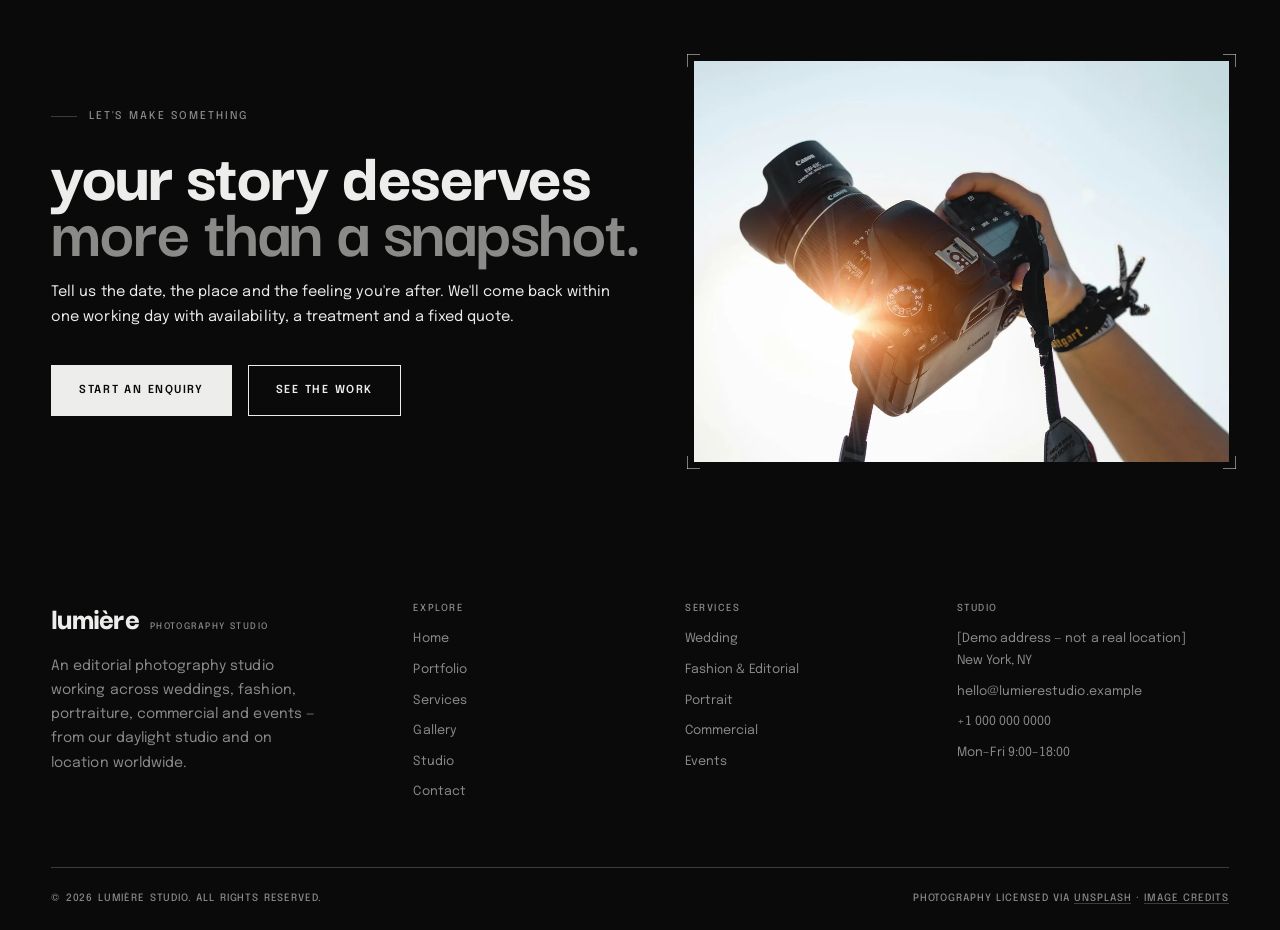
==== commit 48d10a79: "type: new font pairing, scale retuned to the new metrics" ====
--- a/index.html
+++ b/index.html
@@ -11,9 +11,9 @@
 <meta property="og:type" content="website">
 <meta property="og:image" content="assets/images/hero/hero-golden-hour-vows-1400.webp">
 <link rel="icon" href="assets/favicon.svg" type="image/svg+xml">
-<link rel="preload" as="font" type="font/woff2" href="assets/fonts/bricolage-grotesque-latin-800-normal.woff2" crossorigin>
-<link rel="preload" as="font" type="font/woff2" href="assets/fonts/commissioner-latin-400-normal.woff2" crossorigin>
-<link rel="preload" as="font" type="font/woff2" href="assets/fonts/commissioner-latin-500-normal.woff2" crossorigin>
+<link rel="preload" as="font" type="font/woff2" href="assets/fonts/darker-grotesque-latin-800-normal.woff2" crossorigin>
+<link rel="preload" as="font" type="font/woff2" href="assets/fonts/epilogue-latin-400-normal.woff2" crossorigin>
+<link rel="preload" as="font" type="font/woff2" href="assets/fonts/epilogue-latin-500-normal.woff2" crossorigin>
 <link rel="stylesheet" href="assets/css/main.css">
 </head>
 <body data-page="home">
--- a/assets/css/main.css
+++ b/assets/css/main.css
@@ -2,7 +2,7 @@
 
 /* ============================================================
    Lumière Studio — contact sheet design system
-   Type    : Bricolage Grotesque (display) + Commissioner (text/UI), no serif
+   Type    : Darker Grotesque (display) + Epilogue (text/UI), no serif
    Colour  : ink #0A0A0A · paper #EDEDEB · grey #8A8A88
    Chrome  : hairlines only. No radii, no shadows, no gradients.
    ============================================================ */
@@ -16,9 +16,9 @@
   --rule-2:rgba(10,10,10,.38);
   --rule-on-ink:rgba(237,237,235,.22);
 
-  --display:"Bricolage Grotesque","Helvetica Neue",Helvetica,Arial,sans-serif;
-  --sans:"Commissioner",-apple-system,BlinkMacSystemFont,"Segoe UI",Helvetica,Arial,sans-serif;
-  --ui:var(--sans);        /* micro-labels, nav, buttons — tracked uppercase Commissioner */
+  --display:"Darker Grotesque","Helvetica Neue",Helvetica,Arial,sans-serif;
+  --sans:"Epilogue",-apple-system,BlinkMacSystemFont,"Segoe UI",Helvetica,Arial,sans-serif;
+  --ui:var(--sans);        /* micro-labels, nav, buttons — tracked uppercase Epilogue */
 
   --pad:clamp(1.1rem,4vw,4rem);
   --maxw:1520px;
@@ -31,7 +31,7 @@
 @media (prefers-reduced-motion:reduce){html{scroll-behavior:auto}}
 body{
   margin:0;background:var(--paper);color:var(--ink);
-  font-family:var(--sans);font-weight:400;font-size:16.75px;line-height:1.6;
+  font-family:var(--sans);font-weight:400;font-size:15.25px;line-height:1.72;
   font-feature-settings:"tnum" 1;letter-spacing:.003em;
   -webkit-font-smoothing:antialiased;
 }
@@ -42,35 +42,36 @@
 
 /* ---------- type ---------- */
 h1,h2,h3,h4{
-  font-family:var(--display);font-weight:600;line-height:1.02;margin:0;
-  letter-spacing:-.015em;text-transform:lowercase;
+  font-family:var(--display);font-weight:700;line-height:.85;margin:0;
+  letter-spacing:-.012em;text-transform:lowercase;
 }
 .h-display{
-  font-weight:800;font-size:clamp(2.75rem,13.8vw,12.5rem);line-height:.88;letter-spacing:-.028em;
-}
-.h1{font-size:clamp(2.35rem,7.15vw,5.8rem);line-height:.92;letter-spacing:-.026em;font-weight:800}
-.h2{font-size:clamp(1.95rem,4.5vw,3.7rem);line-height:.96;letter-spacing:-.023em;font-weight:800}
-.h3{font-size:clamp(1.3rem,2.1vw,1.85rem);letter-spacing:-.018em}
-.italic{font-style:normal;font-weight:600;color:var(--grey-ink)}
+  font-weight:800;font-size:clamp(3.5rem,17.5vw,15.9rem);line-height:.74;letter-spacing:-.022em;
+}
+.h1{font-size:clamp(2.98rem,9.05vw,7.35rem);line-height:.77;letter-spacing:-.02em;font-weight:800}
+.h2{font-size:clamp(2.48rem,5.7vw,4.7rem);line-height:.8;letter-spacing:-.018em;font-weight:800}
+.h3{font-size:clamp(1.65rem,2.67vw,2.35rem);letter-spacing:-.014em}
+.italic{font-style:normal;font-weight:700;color:var(--grey-ink)}
 
 .eyebrow{
-  font-family:var(--ui);font-size:.7rem;font-weight:500;letter-spacing:.18em;
+  font-family:var(--ui);font-size:.67rem;font-weight:500;letter-spacing:.18em;
   text-transform:uppercase;color:var(--grey-ink);margin:0 0 1.1rem;
   display:flex;align-items:center;gap:.75rem;
 }
 .eyebrow::before{content:"";width:1.6rem;height:1px;background:var(--rule-2);flex:none}
 .eyebrow.center{justify-content:center}
-.lead{font-size:clamp(1rem,1.06vw,1.1rem);color:var(--ink);max-width:58ch;line-height:1.62}
+.lead{font-size:clamp(.91rem,.96vw,1rem);color:var(--ink);max-width:76ch;line-height:1.74}
 p{margin:0 0 1.05em}
 .muted{color:var(--grey-ink)}
 
-/* tracked uppercase micro-labels: Commissioner has a narrow space,
-   so open word-spacing to keep multi-word labels legible */
+/* tracked uppercase micro-labels: Epilogue has a generous space (.250em vs
+   Commissioner's .192em), so the old .12em word-spacing is halved to keep
+   the gap between tracked words the same width it was */
 .eyebrow,.btn,.link-u,.nav a,.brand__sub,.crumbs,.filters button,
 .frame__c,.frame__m,.strip__foot,.series__n,.series__y,.series__c,
 .svc__n,.svc__price,.stat__l,.step__n,.member__r,.quote__r,.lb__cap,
 .field label,.info-item h4,.footer-col h4,.footer-bot,.marquee__t,.mobile-nav .meta{
-  word-spacing:.12em;
+  word-spacing:.06em;
 }
 
 .wrap{width:100%;max-width:var(--maxw);margin-inline:auto;padding-inline:var(--pad)}
@@ -81,7 +82,7 @@
 /* ---------- buttons ---------- */
 .btn{
   display:inline-flex;align-items:center;gap:.7rem;padding:.95rem 1.7rem;
-  font-family:var(--ui);font-size:.72rem;font-weight:600;letter-spacing:.14em;text-transform:uppercase;
+  font-family:var(--ui);font-size:.69rem;font-weight:600;letter-spacing:.14em;text-transform:uppercase;
   border:1px solid var(--ink);color:var(--ink);background:transparent;border-radius:0;
   transition:background .25s var(--ease),color .25s var(--ease);
 }
@@ -89,7 +90,7 @@
 .btn--solid{background:var(--ink);color:var(--paper)}
 .btn--solid:hover{background:transparent;color:var(--ink)}
 .link-u{
-  display:inline-flex;align-items:center;gap:.5rem;font-family:var(--ui);font-size:.72rem;
+  display:inline-flex;align-items:center;gap:.5rem;font-family:var(--ui);font-size:.69rem;
   font-weight:600;letter-spacing:.14em;text-transform:uppercase;color:var(--ink);padding-bottom:.3rem;
   border-bottom:1px solid var(--rule-2);transition:gap .25s var(--ease),border-color .25s var(--ease);
 }
@@ -132,26 +133,26 @@
 /* ---------- frame (contact-sheet cell) ---------- */
 .frame{position:relative;display:block}
 .frame__n{
-  display:block;font-family:var(--ui);font-size:.7rem;font-weight:500;letter-spacing:.12em;
-  font-variant-numeric:tabular-nums;color:var(--grey-ink);margin-bottom:.55rem;
+  display:block;font-family:var(--ui);font-size:.67rem;font-weight:500;letter-spacing:.12em;
+  font-variant-numeric:tabular-nums;font-feature-settings:"tnum" 1;color:var(--grey-ink);margin-bottom:.55rem;
 }
 .frame__n b{font-weight:600;color:var(--ink)}
 .on-ink .frame__n,.frame--ink .frame__n{color:var(--grey)}
 .frame__cap{display:block;padding-top:.75rem}
 .frame__t{
-  display:block;font-family:var(--display);font-weight:600;text-transform:lowercase;
-  font-size:clamp(1.08rem,1.45vw,1.35rem);line-height:1.1;letter-spacing:-.015em;
+  display:block;font-family:var(--display);font-weight:700;text-transform:lowercase;
+  font-size:clamp(1.37rem,1.84vw,1.71rem);line-height:.92;letter-spacing:-.012em;
 }
 .frame__m{
-  display:block;font-family:var(--ui);font-size:.68rem;font-weight:500;letter-spacing:.09em;
+  display:block;font-family:var(--ui);font-size:.65rem;font-weight:500;letter-spacing:.09em;
   color:var(--grey-ink);margin-top:.4rem;text-transform:uppercase;
 }
 .frame--ink .frame__m,.on-ink .frame__m{color:var(--grey)}
 .frame__c{
-  display:block;font-family:var(--ui);font-size:.64rem;font-weight:500;letter-spacing:.16em;
+  display:block;font-family:var(--ui);font-size:.61rem;font-weight:500;letter-spacing:.16em;
   text-transform:uppercase;color:var(--grey-ink);margin-top:.35rem;
 }
-.frame__d{display:block;font-size:.86rem;line-height:1.55;color:var(--grey-ink);margin-top:.55rem;max-width:37ch}
+.frame__d{display:block;font-size:.78rem;line-height:1.68;color:var(--grey-ink);margin-top:.55rem;max-width:48ch}
 a.frame .media{transition:opacity .25s var(--ease)}
 a.frame:hover .media{opacity:.86}
 @media (prefers-reduced-motion:reduce){a.frame .media{transition:none}}
@@ -165,16 +166,16 @@
 .site-header__in{display:flex;align-items:center;justify-content:space-between;gap:2rem;height:clamp(60px,6vw,76px)}
 .brand{display:flex;align-items:baseline;gap:.7rem;flex:none;min-width:0}
 .brand__name{
-  font-family:var(--display);font-weight:800;font-size:clamp(1.2rem,2vw,1.78rem);
-  text-transform:lowercase;letter-spacing:-.03em;line-height:1;
+  font-family:var(--display);font-weight:800;font-size:clamp(1.52rem,2.54vw,2.26rem);
+  text-transform:lowercase;letter-spacing:-.024em;line-height:.84;
 }
 .brand__sub{
-  font-family:var(--ui);font-size:.58rem;font-weight:500;letter-spacing:.17em;text-transform:uppercase;
+  font-family:var(--ui);font-size:.56rem;font-weight:500;letter-spacing:.17em;text-transform:uppercase;
   color:var(--grey-ink);white-space:nowrap;
 }
 .nav{display:flex;align-items:center;gap:clamp(1rem,2vw,2rem)}
 .nav a{
-  font-family:var(--ui);font-size:.72rem;font-weight:500;letter-spacing:.12em;text-transform:uppercase;
+  font-family:var(--ui);font-size:.69rem;font-weight:500;letter-spacing:.12em;text-transform:uppercase;
   color:var(--grey-ink);padding-block:.35rem;border-bottom:1px solid transparent;
   transition:color .2s linear,border-color .2s linear;
 }
@@ -197,11 +198,11 @@
 }
 body.menu-open .mobile-nav{opacity:1;visibility:visible}
 .mobile-nav a{
-  font-family:var(--display);font-weight:800;text-transform:lowercase;letter-spacing:-.03em;
-  font-size:clamp(2.35rem,11.5vw,3.5rem);padding:.3rem 0;color:var(--ink);
+  font-family:var(--display);font-weight:800;text-transform:lowercase;letter-spacing:-.024em;
+  font-size:clamp(2.98rem,14.6vw,4.45rem);line-height:.85;padding:.3rem 0;color:var(--ink);
 }
 .mobile-nav a+a{border-top:1px solid var(--rule)}
-.mobile-nav .meta{margin-top:2rem;font-family:var(--ui);font-size:.7rem;font-weight:500;letter-spacing:.09em;color:var(--grey-ink);text-transform:uppercase}
+.mobile-nav .meta{margin-top:2rem;font-family:var(--ui);font-size:.67rem;font-weight:500;letter-spacing:.09em;color:var(--grey-ink);text-transform:uppercase}
 @media (max-width:1040px){.nav,.header-cta{display:none}.burger{display:flex}}
 
 /* ---------- reel (home hero) ---------- */
@@ -213,7 +214,7 @@
   display:grid;grid-template-columns:minmax(0,1fr) auto;gap:1.6rem 3rem;align-items:end;
   padding-block:clamp(1.6rem,3vw,2.6rem);
 }
-.reel__meta .lead{max-width:45ch;margin:0}
+.reel__meta .lead{max-width:59ch;margin:0}
 .reel__actions{display:flex;gap:.7rem;flex-wrap:wrap}
 @media (max-width:820px){.reel__meta{grid-template-columns:1fr;align-items:start}}
 
@@ -236,7 +237,7 @@
 .strip__foot{
   display:flex;justify-content:space-between;align-items:center;gap:1.5rem;flex-wrap:wrap;
   padding:0 var(--pad) clamp(.9rem,1.6vw,1.3rem);
-  font-family:var(--ui);font-size:.66rem;font-weight:500;letter-spacing:.16em;text-transform:uppercase;color:var(--grey);
+  font-family:var(--ui);font-size:.63rem;font-weight:500;letter-spacing:.16em;text-transform:uppercase;color:var(--grey);
 }
 .strip__hint{display:inline-flex;align-items:center;gap:.6rem}
 .strip__hint i{display:block;width:2.2rem;height:1px;background:var(--grey);font-style:normal}
@@ -245,10 +246,10 @@
 .masthead{padding-top:clamp(2rem,4.5vw,4rem);padding-bottom:clamp(1.6rem,3vw,2.6rem)}
 .masthead__grid{display:grid;grid-template-columns:minmax(0,1fr) minmax(0,.92fr);gap:clamp(1.6rem,4vw,4rem);align-items:end}
 .masthead .lead{margin-top:1.1rem}
-.masthead .h1{font-size:clamp(2.1rem,4.8vw,3.9rem)}
+.masthead .h1{font-size:clamp(2.67rem,6.1vw,4.95rem)}
 .masthead__frame .media{aspect-ratio:3/2}
 @media (max-width:900px){.masthead__grid{grid-template-columns:1fr}}
-.crumbs{font-family:var(--ui);font-size:.66rem;font-weight:500;letter-spacing:.14em;text-transform:uppercase;color:var(--grey-ink);margin-bottom:1.1rem}
+.crumbs{font-family:var(--ui);font-size:.63rem;font-weight:500;letter-spacing:.14em;text-transform:uppercase;color:var(--grey-ink);margin-bottom:1.1rem}
 .crumbs a{border-bottom:1px solid var(--rule)}
 .crumbs a:hover{border-color:var(--ink)}
 
@@ -287,11 +288,11 @@
   grid-template-columns:4.5rem minmax(0,1fr) 9rem 6rem;gap:1.2rem;
   padding-block:clamp(.9rem,1.9vw,1.5rem);border-bottom:1px solid var(--rule);
 }
-.series__n,.series__y,.series__c{font-family:var(--ui);font-size:.7rem;font-weight:500;letter-spacing:.12em;font-variant-numeric:tabular-nums;text-transform:uppercase;color:var(--grey-ink)}
+.series__n,.series__y,.series__c{font-family:var(--ui);font-size:.67rem;font-weight:500;letter-spacing:.12em;font-variant-numeric:tabular-nums;font-feature-settings:"tnum" 1;text-transform:uppercase;color:var(--grey-ink)}
 .series__c{text-align:right}
 .series__name{
-  font-family:var(--display);font-weight:800;text-transform:lowercase;letter-spacing:-.03em;
-  font-size:clamp(1.7rem,4.1vw,3.4rem);line-height:1.04;
+  font-family:var(--display);font-weight:800;text-transform:lowercase;letter-spacing:-.024em;
+  font-size:clamp(2.16rem,5.2vw,4.32rem);line-height:.87;
 }
 .series__peek{
   position:absolute;top:50%;right:16.5rem;width:clamp(150px,13vw,215px);
@@ -305,7 +306,7 @@
 @media (max-width:900px){
   .series__row{grid-template-columns:3.4rem minmax(0,1fr) auto;column-gap:1rem;row-gap:.35rem;align-items:baseline}
   .series__n{grid-column:1;grid-row:1}
-  .series__name{grid-column:2/-1;grid-row:1;font-size:clamp(1.7rem,8.2vw,2.7rem)}
+  .series__name{grid-column:2/-1;grid-row:1;font-size:clamp(2.16rem,10.4vw,3.43rem)}
   .series__y{grid-column:2;grid-row:2}
   .series__c{grid-column:3;grid-row:2;text-align:right}
   .series__peek{
@@ -319,7 +320,7 @@
 /* ---------- filters ---------- */
 .filters{display:flex;flex-wrap:wrap;gap:.4rem;margin-bottom:clamp(1.4rem,2.6vw,2.2rem)}
 .filters button{
-  padding:.55rem 1rem;border:1px solid var(--rule-2);font-family:var(--ui);font-size:.68rem;
+  padding:.55rem 1rem;border:1px solid var(--rule-2);font-family:var(--ui);font-size:.65rem;
   font-weight:500;letter-spacing:.12em;text-transform:uppercase;color:var(--grey-ink);
   transition:color .2s linear,border-color .2s linear,background .2s linear;
 }
@@ -334,11 +335,11 @@
 .svc:last-child{border-bottom:1px solid var(--rule)}
 .svc--flip .svc__media{order:2}
 .svc__media .media{aspect-ratio:3/2}
-.svc__n{font-family:var(--ui);font-size:.82rem;font-weight:500;letter-spacing:.2em;font-variant-numeric:tabular-nums;color:var(--grey-ink)}
+.svc__n{font-family:var(--ui);font-size:.79rem;font-weight:500;letter-spacing:.2em;font-variant-numeric:tabular-nums;font-feature-settings:"tnum" 1;color:var(--grey-ink)}
 .svc__list{list-style:none;padding:0;margin:1.2rem 0 1.6rem;display:grid;gap:.45rem}
-.svc__list li{font-size:.9rem;color:var(--ink);padding-left:1.35rem;position:relative}
+.svc__list li{font-size:.82rem;color:var(--ink);padding-left:1.35rem;position:relative}
 .svc__list li::before{content:"";position:absolute;left:0;top:.72em;width:.7rem;height:1px;background:var(--rule-2)}
-.svc__price{font-family:var(--ui);font-size:.72rem;font-weight:500;letter-spacing:.12em;text-transform:uppercase;color:var(--grey-ink);margin-bottom:1.4rem}
+.svc__price{font-family:var(--ui);font-size:.69rem;font-weight:500;letter-spacing:.12em;text-transform:uppercase;color:var(--grey-ink);margin-bottom:1.4rem}
 .svc__price b{color:var(--ink);font-weight:600}
 @media (max-width:900px){.svc{grid-template-columns:1fr}.svc--flip .svc__media{order:0}}
 
@@ -346,8 +347,10 @@
 .stats{display:grid;grid-template-columns:repeat(4,1fr);gap:0;border-block:1px solid var(--rule-2)}
 .stat{padding:clamp(1.4rem,2.6vw,2.2rem) clamp(.9rem,1.8vw,1.5rem);border-left:1px solid var(--rule)}
 .stat:first-child{border-left:0}
-.stat__n{font-family:var(--display);font-weight:800;font-size:clamp(2.4rem,4.9vw,3.8rem);letter-spacing:-.03em;line-height:1;font-variant-numeric:tabular-nums}
-.stat__l{font-family:var(--ui);font-size:.64rem;font-weight:500;letter-spacing:.14em;text-transform:uppercase;color:var(--grey-ink);margin-top:.7rem}
+/* Darker Grotesque has no `tnum`; these figures are one-per-cell in a ruled
+   band and never stack into a column, so proportional widths are fine. */
+.stat__n{font-family:var(--display);font-weight:800;font-size:clamp(3.05rem,6.22vw,4.83rem);letter-spacing:-.024em;line-height:.84;font-variant-numeric:tabular-nums}
+.stat__l{font-family:var(--ui);font-size:.61rem;font-weight:500;letter-spacing:.14em;text-transform:uppercase;color:var(--grey-ink);margin-top:.7rem}
 @media (max-width:700px){
   .stats{grid-template-columns:repeat(2,1fr)}
   .stat:nth-child(odd){border-left:0}
@@ -365,7 +368,7 @@
 .lb{position:fixed;inset:0;z-index:200;background:rgba(10,10,10,.97);color:var(--paper);display:none;align-items:center;justify-content:center;padding:clamp(1rem,4vw,3.5rem)}
 .lb.is-open{display:flex}
 .lb img{max-width:min(100%,1400px);max-height:80vh;object-fit:contain;width:auto;height:auto;border-radius:0}
-.lb__cap{position:absolute;left:0;right:0;bottom:clamp(1rem,3vw,2rem);text-align:center;font-family:var(--ui);font-size:.68rem;font-weight:500;letter-spacing:.12em;text-transform:uppercase;color:var(--grey);padding-inline:2rem}
+.lb__cap{position:absolute;left:0;right:0;bottom:clamp(1rem,3vw,2rem);text-align:center;font-family:var(--ui);font-size:.65rem;font-weight:500;letter-spacing:.12em;text-transform:uppercase;color:var(--grey);padding-inline:2rem}
 .lb__btn{position:absolute;top:50%;transform:translateY(-50%);width:52px;height:52px;border:1px solid var(--rule-on-ink);display:grid;place-items:center;color:var(--paper);transition:background .2s linear,color .2s linear}
 .lb__btn:hover{background:var(--paper);color:var(--ink)}
 .lb__prev{left:clamp(.6rem,2vw,2rem)}.lb__next{right:clamp(.6rem,2vw,2rem)}
@@ -375,36 +378,36 @@
 
 /* ---------- testimonials ---------- */
 .quote{border-top:1px solid var(--rule-2);padding-top:1.2rem;display:flex;flex-direction:column;height:100%}
-.quote__mark{font-family:var(--display);font-weight:800;font-size:1.8rem;line-height:.6;color:var(--grey-ink);margin-bottom:1.1rem}
-.quote p{font-family:var(--display);font-weight:600;font-size:clamp(1.04rem,1.42vw,1.26rem);line-height:1.34;letter-spacing:-.014em;color:var(--ink);flex:1}
+.quote__mark{font-family:var(--display);font-weight:800;font-size:2.29rem;line-height:.52;color:var(--grey-ink);margin-bottom:1.1rem}
+.quote p{font-family:var(--display);font-weight:700;font-size:clamp(1.32rem,1.8vw,1.6rem);line-height:1.1;letter-spacing:-.011em;color:var(--ink);flex:1}
 .quote__by{display:flex;align-items:center;gap:.85rem;margin-top:1.4rem;padding-top:1.1rem;border-top:1px solid var(--rule)}
 .quote__by img{width:42px;height:42px;border-radius:0;object-fit:cover;flex:none;filter:grayscale(1)}
-.quote__n{font-size:.85rem;color:var(--ink)}
-.quote__r{font-family:var(--ui);font-size:.64rem;font-weight:500;letter-spacing:.11em;text-transform:uppercase;color:var(--grey-ink)}
+.quote__n{font-size:.77rem;color:var(--ink)}
+.quote__r{font-family:var(--ui);font-size:.61rem;font-weight:500;letter-spacing:.11em;text-transform:uppercase;color:var(--grey-ink)}
 
 /* ---------- team ---------- */
 .member .media{aspect-ratio:1/1;margin-bottom:1rem}
-.member__n{font-family:var(--display);font-weight:600;text-transform:lowercase;font-size:1.35rem;letter-spacing:-.015em}
-.member__r{font-family:var(--ui);font-size:.64rem;font-weight:500;letter-spacing:.14em;text-transform:uppercase;color:var(--grey-ink);margin-top:.4rem}
-.member__b{font-size:.87rem;color:var(--grey-ink);margin-top:.6rem}
+.member__n{font-family:var(--display);font-weight:700;text-transform:lowercase;font-size:1.71rem;letter-spacing:-.012em}
+.member__r{font-family:var(--ui);font-size:.61rem;font-weight:500;letter-spacing:.14em;text-transform:uppercase;color:var(--grey-ink);margin-top:.4rem}
+.member__b{font-size:.79rem;color:var(--grey-ink);margin-top:.6rem}
 
 /* ---------- process ---------- */
 .steps{display:grid;grid-template-columns:repeat(4,1fr);gap:0;border-top:1px solid var(--rule-2)}
 .step{padding:clamp(1.4rem,2.4vw,2.2rem) clamp(1rem,1.8vw,1.6rem);border-left:1px solid var(--rule);border-bottom:1px solid var(--rule)}
 .step:first-child{border-left:0}
-.step__n{font-family:var(--ui);font-size:.72rem;font-weight:500;letter-spacing:.2em;font-variant-numeric:tabular-nums;color:var(--grey-ink);margin-bottom:1.4rem}
-.step h3{font-size:1.2rem;margin-bottom:.5rem}
-.step p{font-size:.86rem;color:var(--grey-ink);margin:0}
+.step__n{font-family:var(--ui);font-size:.69rem;font-weight:500;letter-spacing:.2em;font-variant-numeric:tabular-nums;font-feature-settings:"tnum" 1;color:var(--grey-ink);margin-bottom:1.4rem}
+.step h3{font-size:1.52rem;margin-bottom:.5rem}
+.step p{font-size:.78rem;color:var(--grey-ink);margin:0}
 @media (max-width:900px){.steps{grid-template-columns:repeat(2,1fr)}.step:nth-child(odd){border-left:0}}
 @media (max-width:520px){.steps{grid-template-columns:1fr}.step{border-left:0}}
 
 /* ---------- forms ---------- */
 .form{display:grid;gap:1.25rem}
 .field{display:grid;gap:.45rem}
-.field label{font-family:var(--ui);font-size:.65rem;font-weight:500;letter-spacing:.14em;text-transform:uppercase;color:var(--grey-ink)}
+.field label{font-family:var(--ui);font-size:.62rem;font-weight:500;letter-spacing:.14em;text-transform:uppercase;color:var(--grey-ink)}
 .field input,.field select,.field textarea{
   width:100%;background:transparent;border:0;border-bottom:1px solid var(--rule-2);
-  color:var(--ink);font-family:var(--sans);font-size:.95rem;font-weight:400;padding:.75rem 0;
+  color:var(--ink);font-family:var(--sans);font-size:.86rem;font-weight:400;padding:.75rem 0;
   transition:border-color .2s linear;border-radius:0;
 }
 .field select{border:1px solid var(--rule-2);padding:.75rem .8rem}
@@ -413,15 +416,15 @@
 .field input::placeholder,.field textarea::placeholder{color:#65656A}
 .form-row{display:grid;grid-template-columns:1fr 1fr;gap:1.25rem}
 @media (max-width:640px){.form-row{grid-template-columns:1fr}}
-.form-note{font-size:.8rem;color:var(--grey-ink)}
-.form-ok{border:1px solid var(--ink);padding:.9rem 1.1rem;font-size:.86rem;color:var(--ink);display:none}
+.form-note{font-size:.73rem;color:var(--grey-ink)}
+.form-ok{border:1px solid var(--ink);padding:.9rem 1.1rem;font-size:.78rem;color:var(--ink);display:none}
 .form-ok.is-on{display:block}
 
 /* ---------- contact info ---------- */
 .info-item{padding-block:1.15rem;border-bottom:1px solid var(--rule)}
 .info-item:first-child{border-top:1px solid var(--rule)}
-.info-item h4{font-family:var(--ui);font-size:.65rem;letter-spacing:.14em;text-transform:uppercase;color:var(--grey-ink);font-weight:500;margin-bottom:.45rem}
-.info-item p{margin:0;color:var(--ink);font-size:.95rem}
+.info-item h4{font-family:var(--ui);font-size:.62rem;letter-spacing:.14em;text-transform:uppercase;color:var(--grey-ink);font-weight:500;margin-bottom:.45rem}
+.info-item p{margin:0;color:var(--ink);font-size:.86rem}
 .info-item a{border-bottom:1px solid var(--rule)}
 .info-item a:hover{border-color:var(--ink)}
 
@@ -440,8 +443,8 @@
 .cta-band .btn--solid{background:var(--paper);color:var(--ink)}
 .cta-band .btn--solid:hover{background:transparent;color:var(--paper)}
 .cta-band .media{aspect-ratio:4/3;background-color:var(--ink-2)}
-.cta-band__text>*{max-width:55ch}
-.cta-band .h1{font-size:clamp(2.1rem,4.5vw,3.8rem)}
+.cta-band__text>*{max-width:72ch}
+.cta-band .h1{font-size:clamp(2.67rem,5.72vw,4.83rem)}
 @media (max-width:900px){.cta-band__in{grid-template-columns:1fr}}
 
 /* ---------- footer ---------- */
@@ -452,13 +455,13 @@
 .site-footer .brand__name{color:var(--paper)}
 .site-footer .brand__sub{color:var(--grey)}
 .site-footer .muted{color:var(--grey)}
-.footer-col h4{font-family:var(--ui);font-size:.64rem;letter-spacing:.16em;text-transform:uppercase;color:var(--grey);font-weight:500;margin-bottom:1rem}
+.footer-col h4{font-family:var(--ui);font-size:.61rem;letter-spacing:.16em;text-transform:uppercase;color:var(--grey);font-weight:500;margin-bottom:1rem}
 .footer-col ul{list-style:none;margin:0;padding:0;display:grid;gap:.55rem}
-.footer-col a,.footer-col li{font-size:.87rem;color:var(--grey);transition:color .2s linear}
+.footer-col a,.footer-col li{font-size:.79rem;color:var(--grey);transition:color .2s linear}
 .footer-col a:hover{color:var(--paper)}
 .footer-bot{
   display:flex;justify-content:space-between;gap:1.5rem;flex-wrap:wrap;padding-block:1.4rem;
-  border-top:1px solid var(--rule-on-ink);font-family:var(--ui);font-size:.66rem;font-weight:500;
+  border-top:1px solid var(--rule-on-ink);font-family:var(--ui);font-size:.63rem;font-weight:500;
   letter-spacing:.09em;text-transform:uppercase;color:var(--grey);
 }
 .footer-bot a{color:var(--grey);border-bottom:1px solid var(--rule-on-ink)}
@@ -474,7 +477,7 @@
 .marquee{overflow:hidden;border-block:1px solid var(--rule);padding-block:.9rem}
 .marquee__t{
   display:flex;gap:3rem;white-space:nowrap;animation:mq 40s linear infinite;
-  font-family:var(--ui);font-size:.74rem;font-weight:500;letter-spacing:.2em;text-transform:uppercase;color:var(--grey-ink);
+  font-family:var(--ui);font-size:.71rem;font-weight:500;letter-spacing:.2em;text-transform:uppercase;color:var(--grey-ink);
 }
 .marquee__t span{display:flex;align-items:center;gap:3rem}
 .marquee__t i{color:var(--ink);font-style:normal}
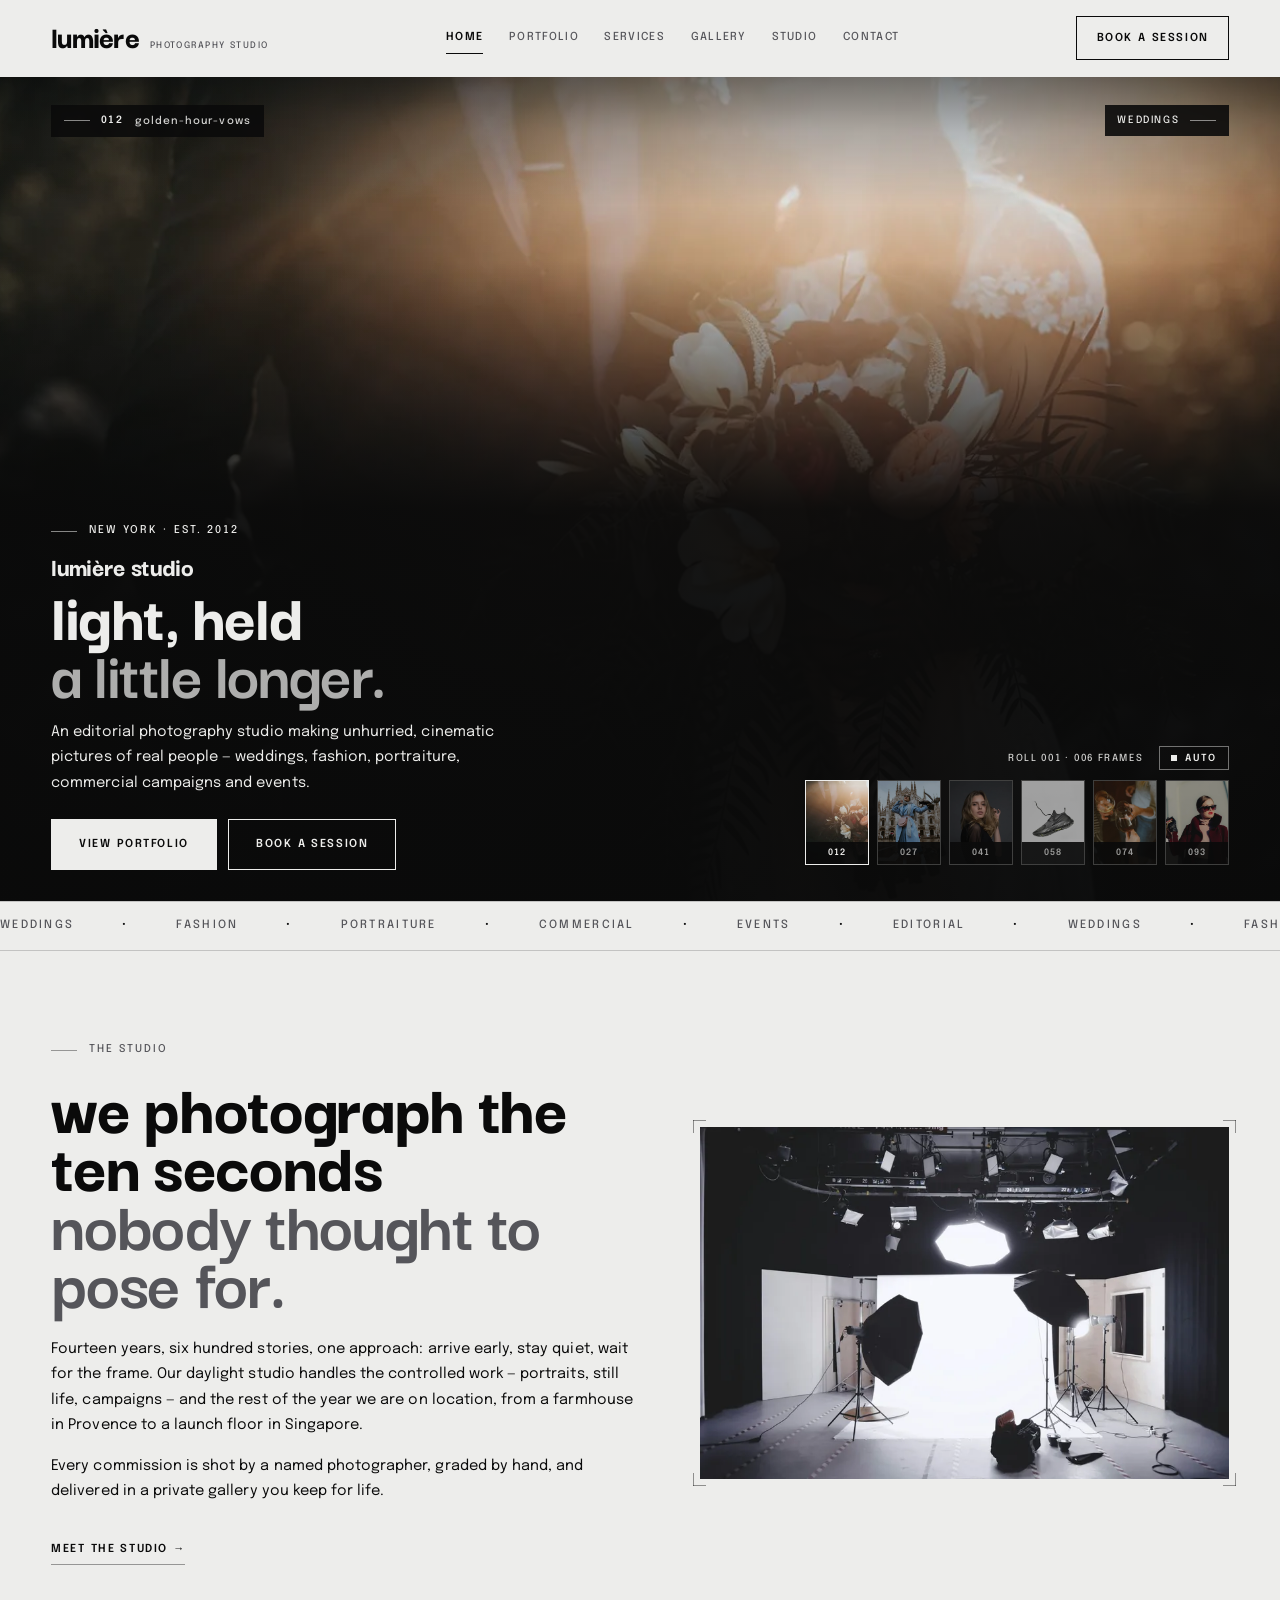
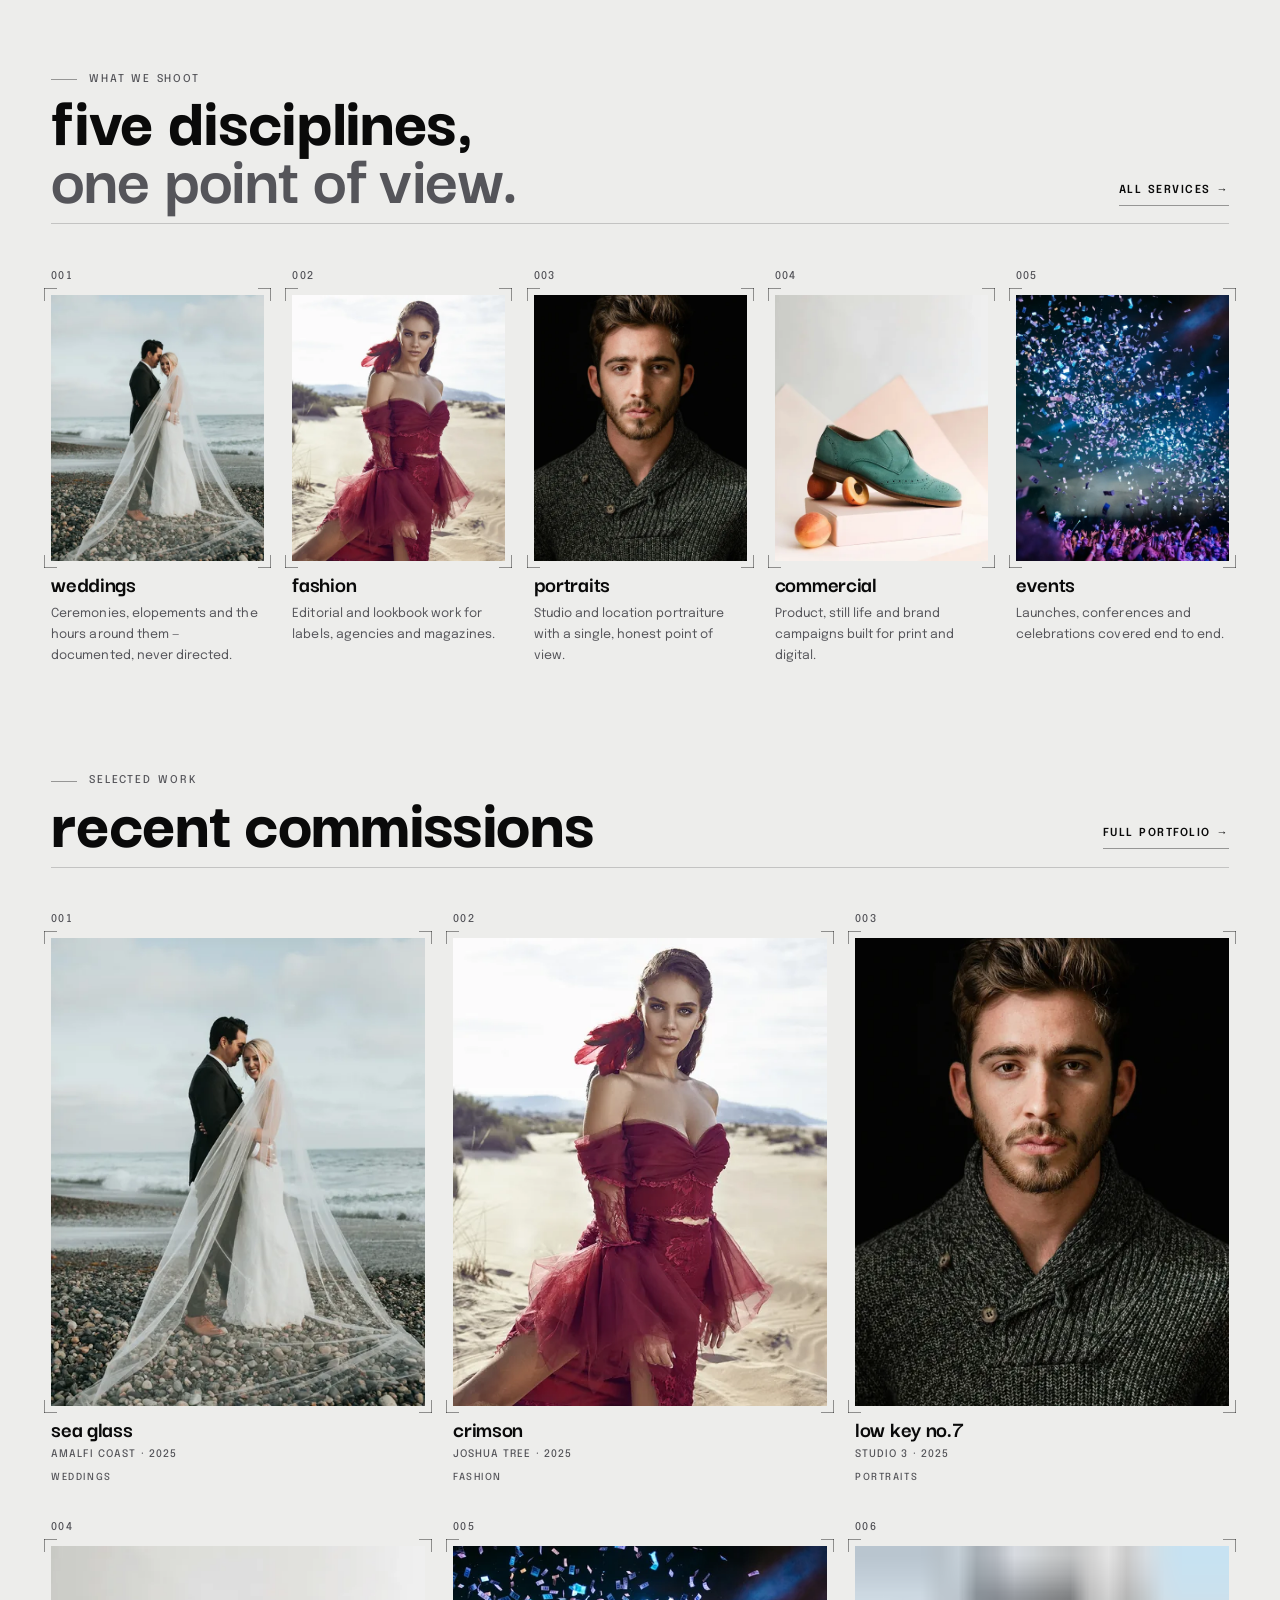
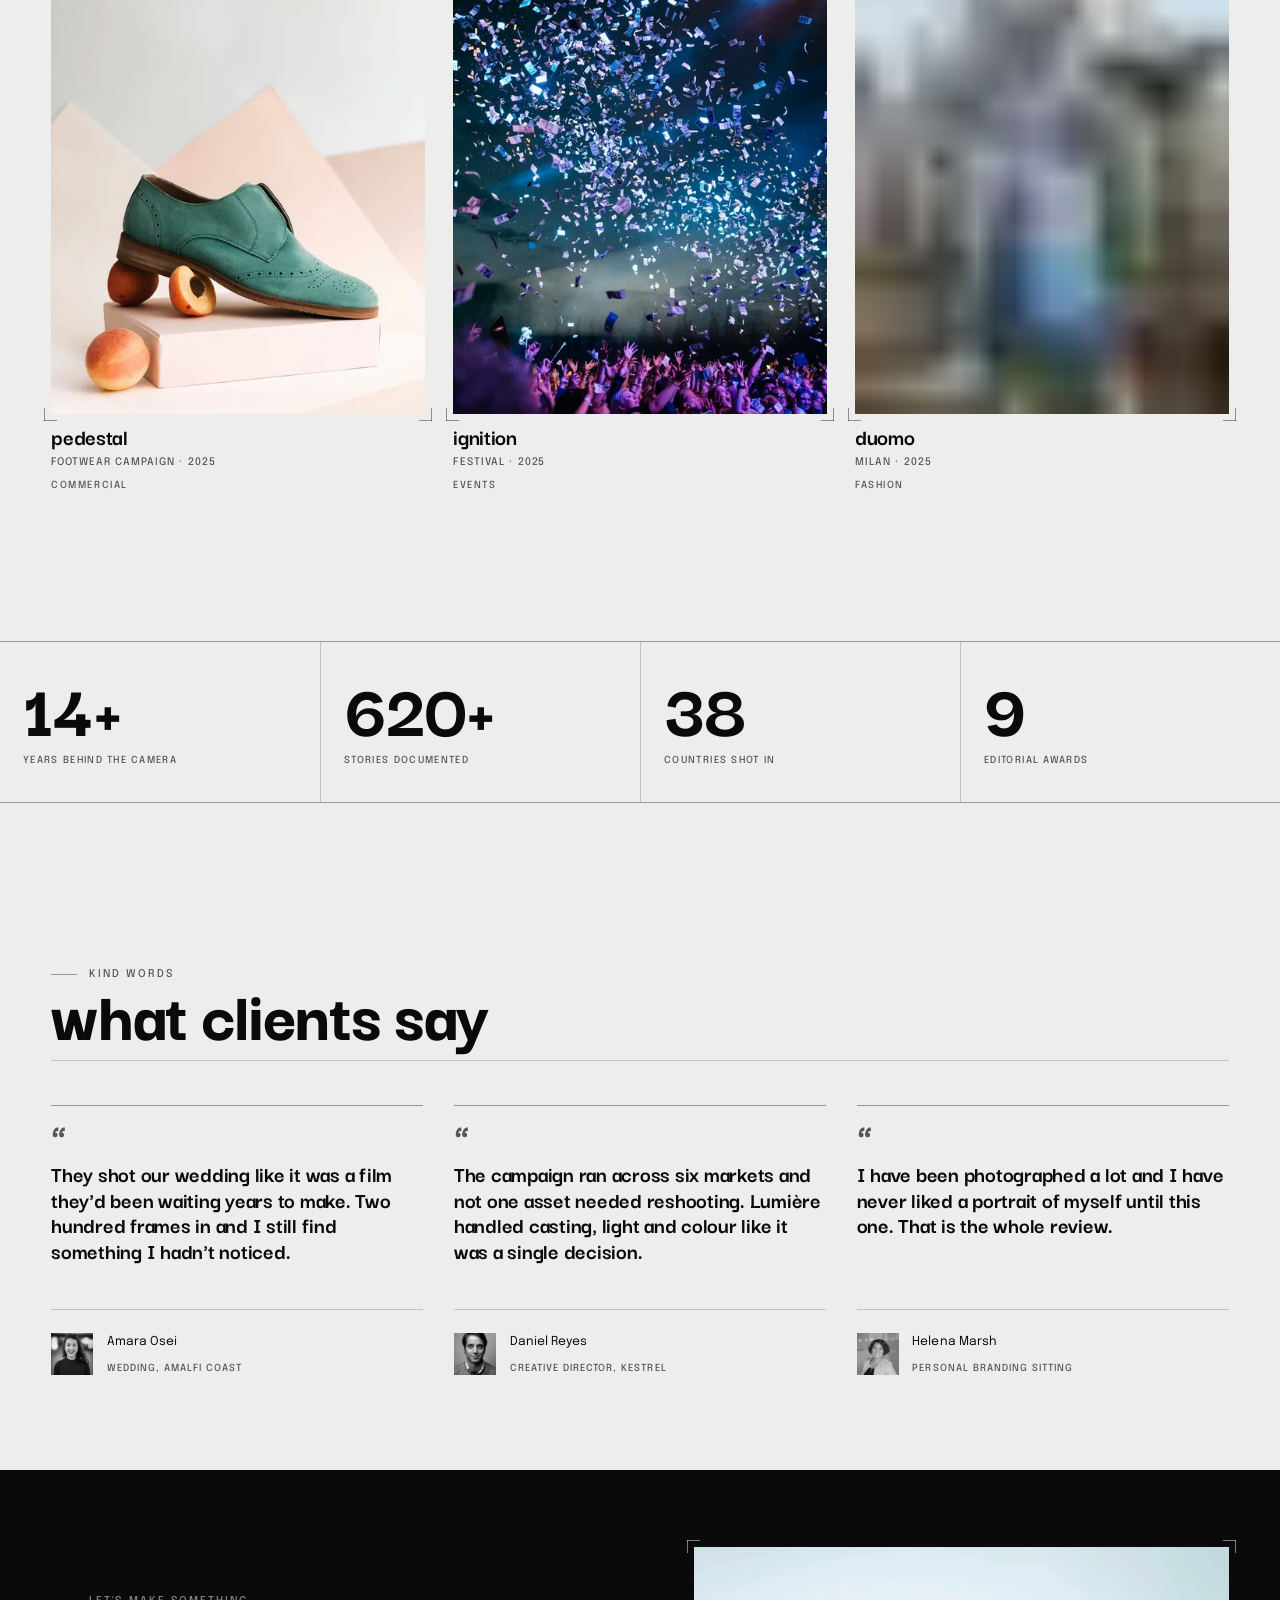
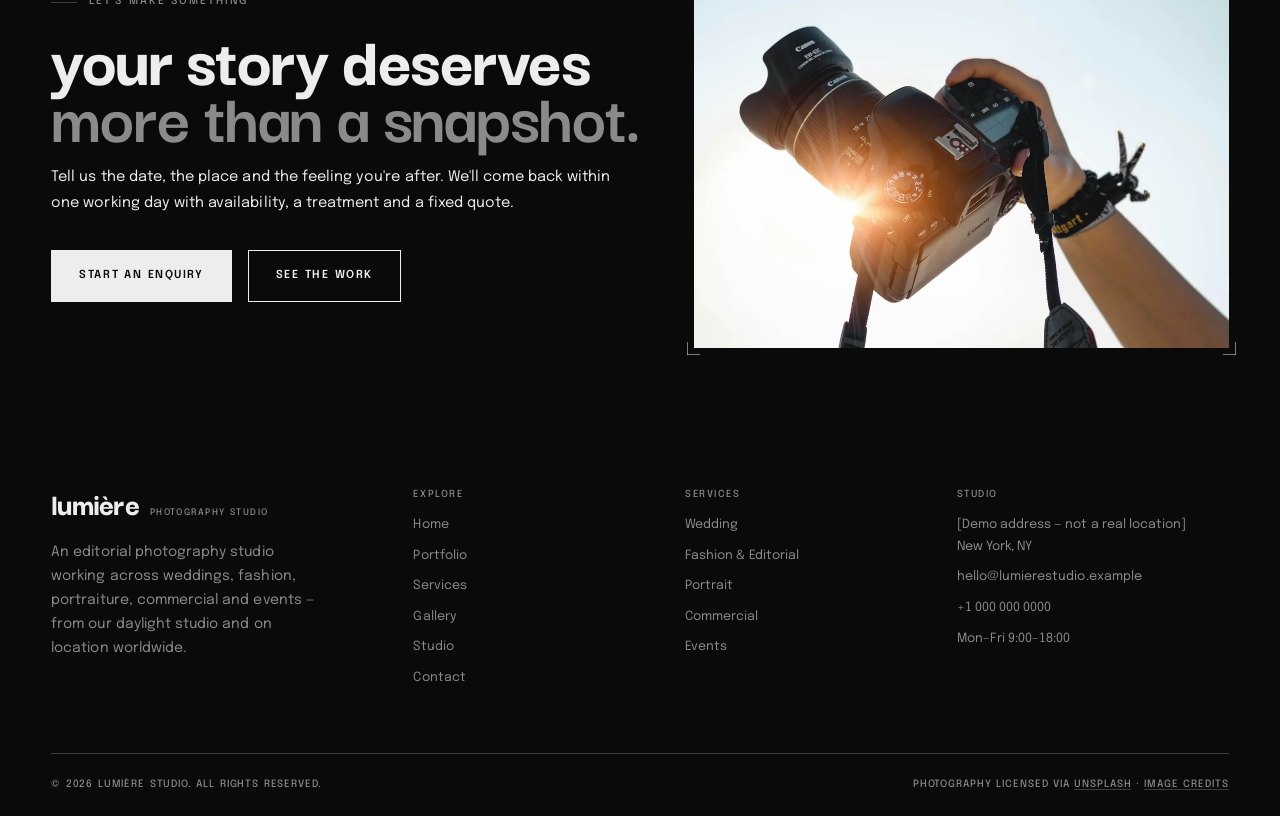
==== commit 1260e1c3: "hero: signature first screen, server-rendered so it is never blank" ====
--- a/index.html
+++ b/index.html
@@ -14,6 +14,7 @@
 <link rel="preload" as="font" type="font/woff2" href="assets/fonts/darker-grotesque-latin-800-normal.woff2" crossorigin>
 <link rel="preload" as="font" type="font/woff2" href="assets/fonts/epilogue-latin-400-normal.woff2" crossorigin>
 <link rel="preload" as="font" type="font/woff2" href="assets/fonts/epilogue-latin-500-normal.woff2" crossorigin>
+<link rel="preload" as="image" href="assets/images/hero/hero-golden-hour-vows-1400.webp" imagesrcset="assets/images/hero/hero-golden-hour-vows-900.webp 900w, assets/images/hero/hero-golden-hour-vows-1400.webp 1400w" imagesizes="100vw" fetchpriority="high">
 <link rel="stylesheet" href="assets/css/main.css">
 </head>
 <body data-page="home">
@@ -34,65 +35,69 @@
   <div class="meta">hello@lumierestudio.example · +1 000 000 0000</div>
 </nav>
 <main id="main">
-<section class="reel">
-  <div class="wrap">
-    <p class="eyebrow">New York · Est. 2012</p>
-  </div>
-  <div class="reel__word">
-    <h1 class="h-display">Light, held<br><span class="italic">a little longer.</span></h1>
-  </div>
-  <div class="wrap reel__meta">
-    <p class="lead">An editorial photography studio making unhurried, cinematic pictures of real people — weddings, fashion, portraiture, commercial campaigns and events.</p>
-    <div class="reel__actions">
-      <a class="btn btn--solid" href="portfolio.html">View portfolio</a>
-      <a class="btn" href="contact.html">Book a session</a>
-    </div>
-  </div>
-  <div class="strip on-ink">
-    <div class="strip__perf" aria-hidden="true"></div>
-    <div class="strip__rail" data-strip tabindex="0" role="group" aria-label="Contact sheet — recent frames">
-      <figure class="strip__frame frame">
-        <span class="frame__n">001</span>
-        <span class="crop"><span class="media"><img src="assets/images/hero/hero-golden-hour-vows-1400.webp" srcset="assets/images/hero/hero-golden-hour-vows-900.webp 900w, assets/images/hero/hero-golden-hour-vows-1400.webp 1400w" sizes="(max-width:640px) 60vw, 330px" width="1400" height="787" alt="Bride backlit by golden evening sun, holding a bouquet" loading="eager" decoding="sync"></span></span>
-      </figure>
-      <figure class="strip__frame frame">
-        <span class="frame__n">002</span>
-        <span class="crop"><span class="media"><img src="assets/images/weddings/cover-weddings-1000.webp" srcset="assets/images/weddings/cover-weddings-480.webp 480w, assets/images/weddings/cover-weddings-700.webp 700w, assets/images/weddings/cover-weddings-1000.webp 1000w" sizes="(max-width:640px) 60vw, 330px" width="1000" height="1250" alt="Bride and groom on a pebble beach, veil trailing in the wind" loading="eager" decoding="sync"></span></span>
-      </figure>
-      <figure class="strip__frame frame">
-        <span class="frame__n">003</span>
-        <span class="crop"><span class="media"><img src="assets/images/hero/hero-editorial-street-1400.webp" srcset="assets/images/hero/hero-editorial-street-900.webp 900w, assets/images/hero/hero-editorial-street-1400.webp 1400w" sizes="(max-width:640px) 60vw, 330px" width="1400" height="787" alt="Fashion editorial: model in a burgundy coat with shopping bags" loading="eager" decoding="sync"></span></span>
-      </figure>
-      <figure class="strip__frame frame">
-        <span class="frame__n">004</span>
-        <span class="crop"><span class="media"><img src="assets/images/fashion/cover-fashion-1000.webp" srcset="assets/images/fashion/cover-fashion-480.webp 480w, assets/images/fashion/cover-fashion-700.webp 700w, assets/images/fashion/cover-fashion-1000.webp 1000w" sizes="(max-width:640px) 60vw, 330px" width="1000" height="1250" alt="Model in a red tulle gown photographed in desert light" loading="lazy" decoding="async"></span></span>
-      </figure>
-      <figure class="strip__frame frame">
-        <span class="frame__n">005</span>
-        <span class="crop"><span class="media"><img src="assets/images/hero/hero-candlelit-toast-1400.webp" srcset="assets/images/hero/hero-candlelit-toast-900.webp 900w, assets/images/hero/hero-candlelit-toast-1400.webp 1400w" sizes="(max-width:640px) 60vw, 330px" width="1400" height="787" alt="Guests raising glasses in a warm candlelit toast" loading="lazy" decoding="async"></span></span>
-      </figure>
-      <figure class="strip__frame frame">
-        <span class="frame__n">006</span>
-        <span class="crop"><span class="media"><img src="assets/images/portraits/cover-portraits-1000.webp" srcset="assets/images/portraits/cover-portraits-480.webp 480w, assets/images/portraits/cover-portraits-700.webp 700w, assets/images/portraits/cover-portraits-1000.webp 1000w" sizes="(max-width:640px) 60vw, 330px" width="1000" height="1250" alt="Low-key studio portrait of a man against a black backdrop" loading="lazy" decoding="async"></span></span>
-      </figure>
-      <figure class="strip__frame frame">
-        <span class="frame__n">007</span>
-        <span class="crop"><span class="media"><img src="assets/images/hero/hero-cinema-lens-1400.webp" srcset="assets/images/hero/hero-cinema-lens-900.webp 900w, assets/images/hero/hero-cinema-lens-1400.webp 1400w" sizes="(max-width:640px) 60vw, 330px" width="1400" height="788" alt="Cinema prime lens catching a rim of studio light" loading="lazy" decoding="async"></span></span>
-      </figure>
-      <figure class="strip__frame frame">
-        <span class="frame__n">008</span>
-        <span class="crop"><span class="media"><img src="assets/images/commercial/cover-commercial-1000.webp" srcset="assets/images/commercial/cover-commercial-480.webp 480w, assets/images/commercial/cover-commercial-700.webp 700w, assets/images/commercial/cover-commercial-1000.webp 1000w" sizes="(max-width:640px) 60vw, 330px" width="1000" height="1250" alt="Green leather brogue styled on a sculptural pedestal" loading="lazy" decoding="async"></span></span>
-      </figure>
-      <figure class="strip__frame frame">
-        <span class="frame__n">009</span>
-        <span class="crop"><span class="media"><img src="assets/images/events/cover-events-700.webp" srcset="assets/images/events/cover-events-480.webp 480w, assets/images/events/cover-events-700.webp 700w" sizes="(max-width:640px) 60vw, 330px" width="700" height="875" alt="Confetti bursting over a crowd under stage lights" loading="lazy" decoding="async"></span></span>
-      </figure>
-    </div>
-    <div class="strip__foot">
-      <span class="strip__hint"><i aria-hidden="true"></i> Scroll</span>
-      <span>Roll 001 · 009 frames</span>
-    </div>
-  </div>
+<!-- HOME HERO — the projected frame -->
+<section class="proj" aria-label="Studio reel">
+  <div class="proj__stage">
+
+    <div class="proj__frames" data-proj-frames>
+      <div class="proj__frame is-on" data-num="012" data-slug="golden-hour-vows" data-cat="Weddings" style="z-index:1">
+        <img src="assets/images/hero/hero-golden-hour-vows-1400.webp" srcset="assets/images/hero/hero-golden-hour-vows-900.webp 900w, assets/images/hero/hero-golden-hour-vows-1400.webp 1400w" sizes="100vw" width="1400" height="787" alt="Bride backlit by golden evening sun, holding a bouquet" fetchpriority="high" loading="eager" decoding="async">
+      </div>
+      <div class="proj__frame" data-num="027" data-slug="duomo-editorial" data-cat="Fashion">
+        <img style="object-position:50% 30%" src="assets/images/fashion/fashion-duomo-editorial-1000.webp" srcset="assets/images/fashion/fashion-duomo-editorial-480.webp 480w, assets/images/fashion/fashion-duomo-editorial-700.webp 700w, assets/images/fashion/fashion-duomo-editorial-1000.webp 1000w" sizes="100vw" width="1000" height="1250" alt="Street-style editorial shot in front of a cathedral facade" loading="lazy" decoding="async">
+      </div>
+      <div class="proj__frame" data-num="041" data-slug="low-key-studio" data-cat="Portraiture">
+        <img style="object-position:50% 26%" src="assets/images/portraits/portrait-low-key-studio-1000.webp" srcset="assets/images/portraits/portrait-low-key-studio-480.webp 480w, assets/images/portraits/portrait-low-key-studio-700.webp 700w, assets/images/portraits/portrait-low-key-studio-1000.webp 1000w" sizes="100vw" width="1000" height="1250" alt="Low-key studio portrait of a woman in sheer black" loading="lazy" decoding="async">
+      </div>
+      <div class="proj__frame" data-num="058" data-slug="suspended-form" data-cat="Commercial">
+        <img style="object-position:50% 44%" src="assets/images/commercial/commercial-suspended-form-1000.webp" srcset="assets/images/commercial/commercial-suspended-form-480.webp 480w, assets/images/commercial/commercial-suspended-form-700.webp 700w, assets/images/commercial/commercial-suspended-form-1000.webp 1000w" sizes="100vw" width="1000" height="1250" alt="Black running shoe suspended mid-air on white" loading="lazy" decoding="async">
+      </div>
+      <div class="proj__frame" data-num="074" data-slug="candlelit-toast" data-cat="Events">
+        <img src="assets/images/hero/hero-candlelit-toast-1400.webp" srcset="assets/images/hero/hero-candlelit-toast-900.webp 900w, assets/images/hero/hero-candlelit-toast-1400.webp 1400w" sizes="100vw" width="1400" height="787" alt="Guests raising glasses in a warm candlelit toast" loading="lazy" decoding="async">
+      </div>
+      <div class="proj__frame" data-num="093" data-slug="editorial-street" data-cat="Editorial">
+        <img src="assets/images/hero/hero-editorial-street-1400.webp" srcset="assets/images/hero/hero-editorial-street-900.webp 900w, assets/images/hero/hero-editorial-street-1400.webp 1400w" sizes="100vw" width="1400" height="787" alt="Fashion editorial: model in a burgundy coat with shopping bags" loading="lazy" decoding="async">
+      </div>
+    </div>
+
+    <div class="proj__scrim" aria-hidden="true"></div>
+
+    <div class="proj__ui">
+      <div class="proj__top">
+        <p class="proj__slate"><b data-proj-num>012</b><span data-proj-slug>golden-hour-vows</span></p>
+        <p class="proj__cat" data-proj-cat>Weddings</p>
+      </div>
+
+      <div class="proj__bottom">
+        <div class="proj__cap">
+          <p class="eyebrow">New York · Est. 2012</p>
+          <p class="proj__brand">Lumière Studio</p>
+          <h1 class="proj__h">Light, held<br><span class="italic">a little longer.</span></h1>
+          <p class="lead">An editorial photography studio making unhurried, cinematic pictures of real people — weddings, fashion, portraiture, commercial campaigns and events.</p>
+          <div class="proj__actions">
+            <a class="btn btn--solid" href="portfolio.html">View portfolio</a>
+            <a class="btn" href="contact.html">Book a session</a>
+          </div>
+        </div>
+
+        <div class="proj__reel">
+          <div class="proj__reelhead">
+            <p class="proj__reellabel" id="proj-reel-label">Roll 001 · 006 frames</p>
+            <button type="button" class="proj__mode" data-proj-mode aria-pressed="false">Auto</button>
+          </div>
+          <ul class="proj__strip" data-proj-strip aria-labelledby="proj-reel-label">
+            <li><button type="button" class="proj__thumb is-on" data-proj-go="0" aria-current="true" aria-label="Show frame 012 — golden-hour-vows, Weddings"><img src="assets/images/hero/hero-golden-hour-vows-900.webp" alt="" width="900" height="506" loading="eager" decoding="async"><span class="proj__thumbn">012</span></button></li>
+            <li><button type="button" class="proj__thumb" data-proj-go="1" aria-label="Show frame 027 — duomo-editorial, Fashion"><img src="assets/images/fashion/fashion-duomo-editorial-480.webp" alt="" width="480" height="600" loading="eager" decoding="async"><span class="proj__thumbn">027</span></button></li>
+            <li><button type="button" class="proj__thumb" data-proj-go="2" aria-label="Show frame 041 — low-key-studio, Portraiture"><img src="assets/images/portraits/portrait-low-key-studio-480.webp" alt="" width="480" height="600" loading="eager" decoding="async"><span class="proj__thumbn">041</span></button></li>
+            <li><button type="button" class="proj__thumb" data-proj-go="3" aria-label="Show frame 058 — suspended-form, Commercial"><img src="assets/images/commercial/commercial-suspended-form-480.webp" alt="" width="480" height="600" loading="eager" decoding="async"><span class="proj__thumbn">058</span></button></li>
+            <li><button type="button" class="proj__thumb" data-proj-go="4" aria-label="Show frame 074 — candlelit-toast, Events"><img src="assets/images/hero/hero-candlelit-toast-900.webp" alt="" width="900" height="506" loading="eager" decoding="async"><span class="proj__thumbn">074</span></button></li>
+            <li><button type="button" class="proj__thumb" data-proj-go="5" aria-label="Show frame 093 — editorial-street, Editorial"><img src="assets/images/hero/hero-editorial-street-900.webp" alt="" width="900" height="506" loading="eager" decoding="async"><span class="proj__thumbn">093</span></button></li>
+          </ul>
+        </div>
+      </div>
+    </div>
+  </div>
+  <p class="vh" aria-live="polite" data-proj-live></p>
 </section>
 
 <div class="marquee" aria-hidden="true">
--- a/assets/css/main.css
+++ b/assets/css/main.css
@@ -45,9 +45,6 @@
   font-family:var(--display);font-weight:700;line-height:.85;margin:0;
   letter-spacing:-.012em;text-transform:lowercase;
 }
-.h-display{
-  font-weight:800;font-size:clamp(3.5rem,17.5vw,15.9rem);line-height:.74;letter-spacing:-.022em;
-}
 .h1{font-size:clamp(2.98rem,9.05vw,7.35rem);line-height:.77;letter-spacing:-.02em;font-weight:800}
 .h2{font-size:clamp(2.48rem,5.7vw,4.7rem);line-height:.8;letter-spacing:-.018em;font-weight:800}
 .h3{font-size:clamp(1.65rem,2.67vw,2.35rem);letter-spacing:-.014em}
@@ -68,7 +65,7 @@
    Commissioner's .192em), so the old .12em word-spacing is halved to keep
    the gap between tracked words the same width it was */
 .eyebrow,.btn,.link-u,.nav a,.brand__sub,.crumbs,.filters button,
-.frame__c,.frame__m,.strip__foot,.series__n,.series__y,.series__c,
+.frame__c,.frame__m,.proj__slate,.proj__cat,.proj__reellabel,.series__n,.series__y,.series__c,
 .svc__n,.svc__price,.stat__l,.step__n,.member__r,.quote__r,.lb__cap,
 .field label,.info-item h4,.footer-col h4,.footer-bot,.marquee__t,.mobile-nav .meta{
   word-spacing:.06em;
@@ -205,42 +202,128 @@
 .mobile-nav .meta{margin-top:2rem;font-family:var(--ui);font-size:.67rem;font-weight:500;letter-spacing:.09em;color:var(--grey-ink);text-transform:uppercase}
 @media (max-width:1040px){.nav,.header-cta{display:none}.burger{display:flex}}
 
-/* ---------- reel (home hero) ---------- */
-.reel{padding-top:clamp(2rem,5vw,4.5rem)}
-.reel__word{padding-left:var(--pad);padding-right:var(--pad)}
-@media (min-width:640px){.reel__word{padding-left:clamp(.5rem,1.2vw,1.1rem)}}
-.reel__word .h-display{margin:0}
-.reel__meta{
-  display:grid;grid-template-columns:minmax(0,1fr) auto;gap:1.6rem 3rem;align-items:end;
-  padding-block:clamp(1.6rem,3vw,2.6rem);
-}
-.reel__meta .lead{max-width:59ch;margin:0}
-.reel__actions{display:flex;gap:.7rem;flex-wrap:wrap}
-@media (max-width:820px){.reel__meta{grid-template-columns:1fr;align-items:start}}
-
-/* ---------- film strip ---------- */
-.strip{background:var(--ink);color:var(--paper);border-block:1px solid var(--ink);position:relative}
-.strip__perf{height:9px;background:repeating-linear-gradient(90deg,rgba(237,237,235,.26) 0 13px,transparent 13px 30px);margin-inline:0}
-.strip__rail{
-  display:flex;gap:clamp(.7rem,1.4vw,1.35rem);
-  overflow-x:auto;overscroll-behavior-x:contain;
-  padding:clamp(1.1rem,2vw,1.7rem) var(--pad);
-  scrollbar-width:thin;scrollbar-color:var(--grey) transparent;
-  max-width:100%;
-}
-.strip__rail::-webkit-scrollbar{height:6px}
-.strip__rail::-webkit-scrollbar-track{background:transparent}
-.strip__rail::-webkit-scrollbar-thumb{background:var(--grey)}
-.strip__rail:focus-visible{outline:2px solid var(--paper);outline-offset:-4px}
-.strip__frame{flex:0 0 auto;width:clamp(200px,23vw,330px)}
-.strip__frame .media{aspect-ratio:3/2;background-color:var(--ink-2)}
-.strip__foot{
-  display:flex;justify-content:space-between;align-items:center;gap:1.5rem;flex-wrap:wrap;
-  padding:0 var(--pad) clamp(.9rem,1.6vw,1.3rem);
-  font-family:var(--ui);font-size:.63rem;font-weight:500;letter-spacing:.16em;text-transform:uppercase;color:var(--grey);
-}
-.strip__hint{display:inline-flex;align-items:center;gap:.6rem}
-.strip__hint i{display:block;width:2.2rem;height:1px;background:var(--grey);font-style:normal}
+/* ---------- projected frame (home hero) ----------
+   One photograph at full height. The frames cross-fade by stacking: the incoming
+   layer fades in ON TOP of the outgoing one, which only drops out once the fade is
+   done — so the stage is never blank, half-lit or half-loaded between frames. */
+.proj{background:var(--ink);color:var(--paper)}
+.proj__stage{
+  position:relative;overflow:hidden;background:var(--ink);
+  min-height:min(calc(100svh - clamp(60px,6vw,76px)),980px);
+  display:flex;
+}
+.proj__frames{position:absolute;inset:0;z-index:0}
+.proj__frame{position:absolute;inset:0;opacity:0;z-index:0;transition:opacity .9s var(--ease)}
+.proj__frame.is-on{opacity:1}
+.proj__frame>img{width:100%;height:100%;object-fit:cover;background:var(--ink-2)}
+@media (prefers-reduced-motion:reduce){.proj__frame{transition:none}}
+
+/* scrim: the type sits in the bottom band, which never drops below 92% ink so
+   body copy over any photograph clears 4.5:1 */
+.proj__scrim{
+  position:absolute;inset:0;z-index:1;pointer-events:none;
+  background:
+    linear-gradient(to top,rgba(10,10,10,.96) 0,rgba(10,10,10,.93) 24.5rem,rgba(10,10,10,.5) 31rem,rgba(10,10,10,0) 40rem),
+    linear-gradient(to bottom,rgba(10,10,10,.5) 0,rgba(10,10,10,.22) 3.5rem,rgba(10,10,10,0) 8rem),
+    linear-gradient(to right,rgba(10,10,10,.36) 0%,rgba(10,10,10,0) 46%);
+}
+
+.proj__ui{
+  position:relative;z-index:2;flex:1;display:flex;flex-direction:column;justify-content:space-between;
+  gap:clamp(2rem,6vw,4rem);width:100%;max-width:var(--maxw);margin-inline:auto;
+  padding:clamp(1rem,2.2vw,1.9rem) var(--pad) clamp(1.2rem,2.4vw,2rem);
+}
+
+/* slate: frame number · caption slug · shoot category */
+.proj__top{display:flex;align-items:flex-start;justify-content:space-between;gap:1rem 2rem}
+/* slate chips: an opaque ground so the marks clear 4.5:1 over any frame,
+   including the ones shot on white */
+.proj__slate,.proj__cat{
+  margin:0;font-family:var(--ui);font-size:.63rem;font-weight:500;letter-spacing:.16em;
+  text-transform:uppercase;color:var(--paper);display:flex;align-items:center;gap:.7rem;
+  background:rgba(10,10,10,.9);padding:.42rem .8rem;
+}
+.proj__slate b{font-weight:600;font-variant-numeric:tabular-nums;font-feature-settings:"tnum" 1}
+.proj__slate span{color:rgba(237,237,235,.88);letter-spacing:.1em;text-transform:none;font-size:.66rem}
+.proj__slate::before,.proj__cat::after{content:"";width:1.6rem;height:1px;background:rgba(237,237,235,.55);flex:none}
+
+.proj__bottom{display:grid;grid-template-columns:minmax(0,42rem) minmax(0,1fr);gap:1.6rem clamp(1.5rem,3vw,3rem);align-items:end}
+.proj__cap{min-width:0}
+.proj__cap .eyebrow{color:var(--paper);margin-bottom:.85rem}
+.proj__cap .eyebrow::before{background:rgba(237,237,235,.55)}
+.proj__brand{
+  margin:0;font-family:var(--display);font-weight:800;text-transform:lowercase;letter-spacing:-.024em;
+  font-size:clamp(1.45rem,2.1vw,1.9rem);line-height:.9;color:var(--paper);
+}
+.proj__h{
+  margin:.45rem 0 0;font-family:var(--display);font-weight:800;text-transform:lowercase;
+  font-size:clamp(2.5rem,5.4vw,4.35rem);line-height:.84;letter-spacing:-.022em;color:var(--paper);
+}
+.proj__h .italic{color:rgba(237,237,235,.72)}
+.proj__cap .lead{margin:1.1rem 0 0;max-width:56ch;color:var(--paper)}
+.proj__actions{display:flex;flex-wrap:wrap;gap:.7rem;margin-top:1.5rem}
+.proj .btn{border-color:var(--paper);color:var(--paper)}
+.proj .btn:hover{background:var(--paper);color:var(--ink)}
+.proj .btn--solid{background:var(--paper);color:var(--ink)}
+.proj .btn--solid:hover{background:transparent;color:var(--paper)}
+.proj :focus-visible{outline:2px solid var(--paper);outline-offset:3px}
+
+/* filmstrip along the bottom edge */
+.proj__reel{min-width:0;justify-self:end;max-width:100%}
+.proj__reelhead{display:flex;align-items:center;justify-content:flex-end;gap:1rem;margin-bottom:.6rem}
+.proj__reellabel{
+  margin:0;font-family:var(--ui);font-size:.61rem;font-weight:500;letter-spacing:.16em;
+  text-transform:uppercase;color:rgba(237,237,235,.86);
+}
+.proj__mode{
+  font-family:var(--ui);font-size:.61rem;font-weight:600;letter-spacing:.16em;text-transform:uppercase;
+  color:var(--paper);border:1px solid rgba(237,237,235,.45);padding:.3rem .7rem;line-height:1.3;
+  display:inline-flex;align-items:center;gap:.5rem;
+}
+.proj__mode::before{content:"";width:6px;height:6px;background:var(--paper);flex:none}
+.proj__mode[aria-pressed="true"]::before{background:transparent;box-shadow:inset 0 0 0 1px var(--paper)}
+.proj__mode:hover:not([disabled]){background:var(--paper);color:var(--ink)}
+.proj__mode:hover:not([disabled])::before{background:var(--ink)}
+.proj__mode[disabled]{cursor:default;opacity:.75}
+.proj__strip{
+  list-style:none;margin:0;padding:0 0 .35rem;display:flex;gap:.5rem;
+  overflow-x:auto;overscroll-behavior-x:contain;scrollbar-width:thin;scrollbar-color:var(--grey) transparent;
+}
+.proj__strip::-webkit-scrollbar{height:4px}
+.proj__strip::-webkit-scrollbar-thumb{background:var(--grey)}
+.proj__thumb{
+  position:relative;display:block;flex:0 0 auto;width:clamp(58px,5vw,74px);padding:0;
+  border:1px solid rgba(237,237,235,.34);background:var(--ink-2);
+  transition:border-color .2s linear,opacity .2s linear;opacity:.62;
+}
+.proj__thumb>img{width:100%;aspect-ratio:3/4;object-fit:cover;display:block}
+.proj__thumbn{
+  position:absolute;left:0;bottom:0;right:0;padding:.2rem .3rem;
+  font-family:var(--ui);font-size:.55rem;font-weight:600;letter-spacing:.1em;
+  font-variant-numeric:tabular-nums;color:var(--paper);background:rgba(10,10,10,.92);text-align:center;
+}
+.proj__thumb:hover,.proj__thumb:focus-visible{opacity:1;border-color:var(--paper)}
+.proj__thumb.is-on{opacity:1;border-color:var(--paper);box-shadow:inset 0 0 0 2px var(--ink),inset 0 0 0 3px var(--paper)}
+@media (prefers-reduced-motion:reduce){.proj__thumb{transition:none}}
+
+@media (max-width:1040px){
+  /* stacked layout puts the caption higher up the frame, so the reading band
+     has to reach further before body copy drops under 4.5:1 */
+  .proj__scrim{background:
+    linear-gradient(to top,rgba(10,10,10,.96) 0,rgba(10,10,10,.93) 26rem,rgba(10,10,10,.62) 34rem,rgba(10,10,10,0) 44rem),
+    linear-gradient(to bottom,rgba(10,10,10,.5) 0,rgba(10,10,10,.22) 3.5rem,rgba(10,10,10,0) 8rem);}
+  .proj__bottom{grid-template-columns:minmax(0,1fr);align-items:start}
+  .proj__reel{width:100%;justify-self:stretch}
+  .proj__reelhead{justify-content:space-between}
+}
+@media (max-width:640px){
+  .proj__stage{min-height:min(calc(100svh - clamp(60px,6vw,76px)),820px)}
+  .proj__cap .lead{font-size:.88rem}
+  .proj__slate span{display:none}
+}
+
+/* visually hidden (live region) */
+.vh{position:absolute;width:1px;height:1px;margin:-1px;padding:0;overflow:hidden;clip:rect(0 0 0 0);clip-path:inset(50%);white-space:nowrap;border:0}
 
 /* ---------- masthead (inner pages) ---------- */
 .masthead{padding-top:clamp(2rem,4.5vw,4rem);padding-bottom:clamp(1.6rem,3vw,2.6rem)}
